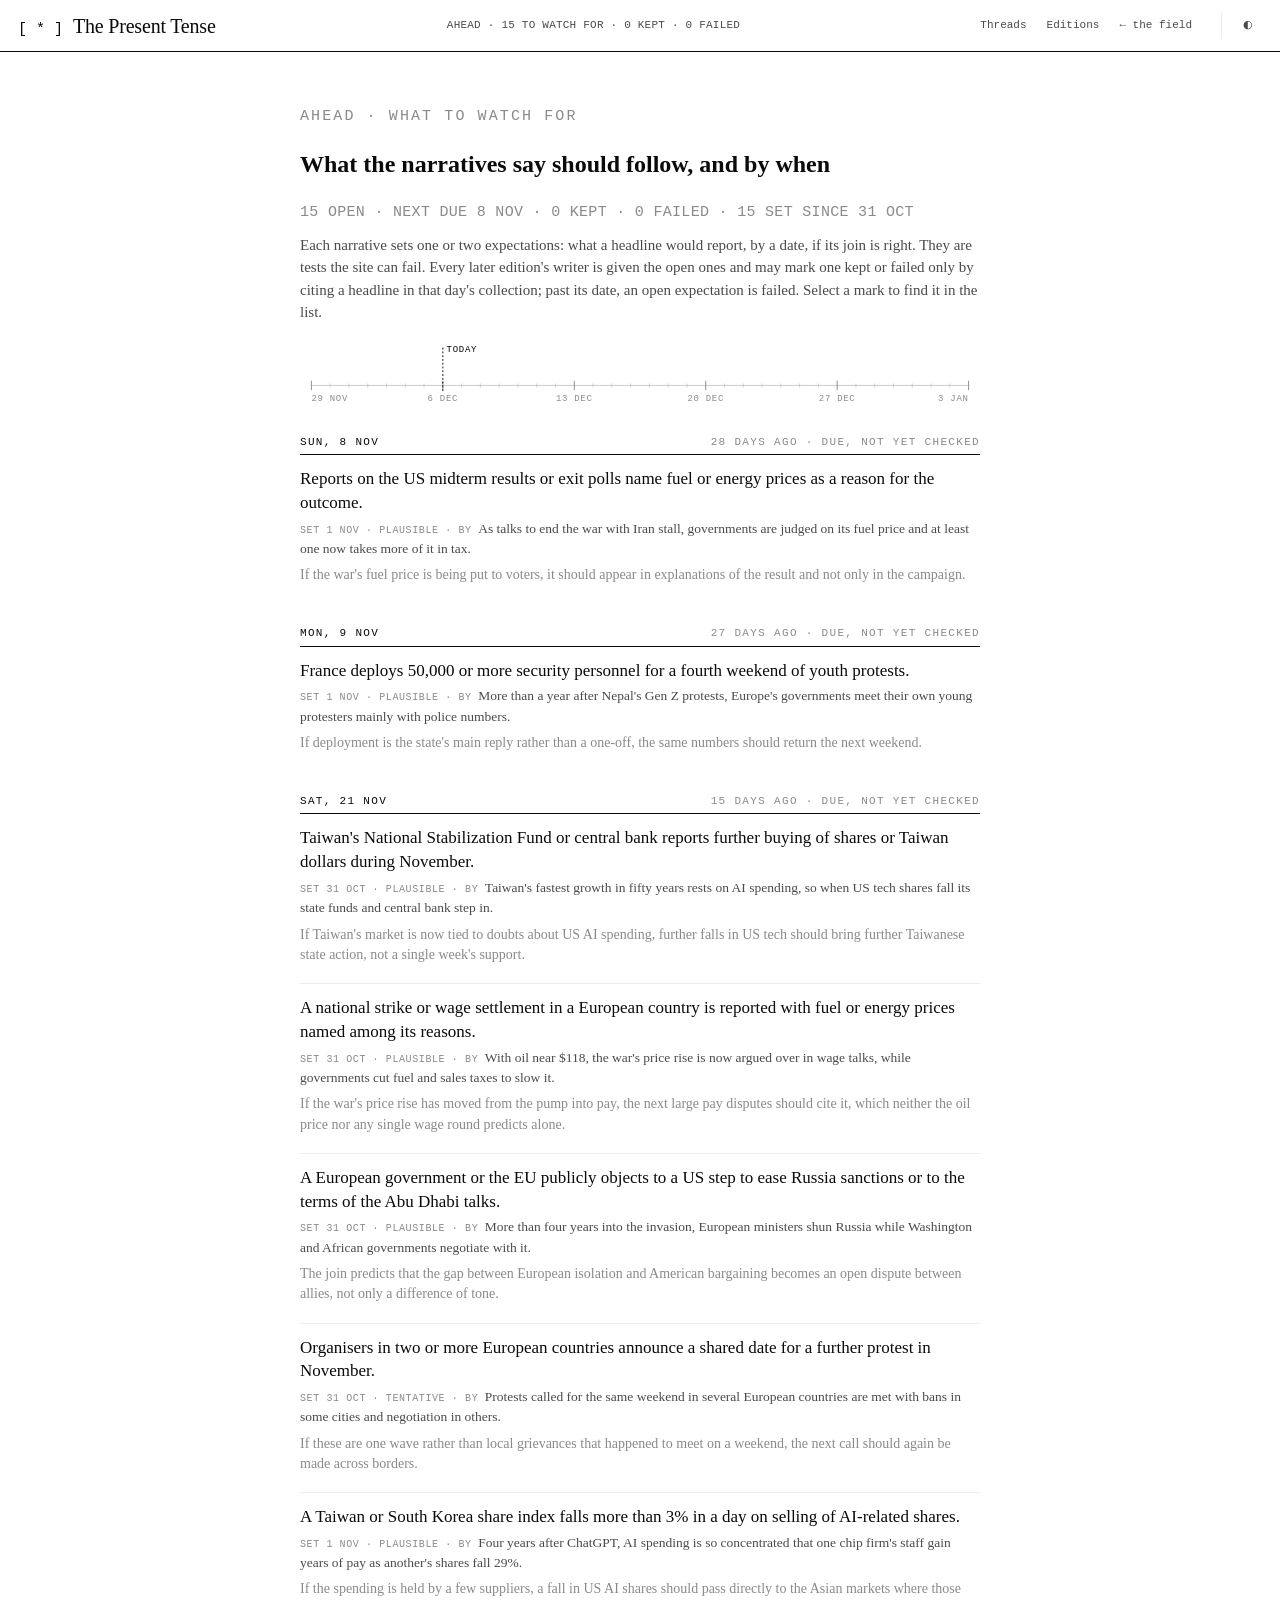
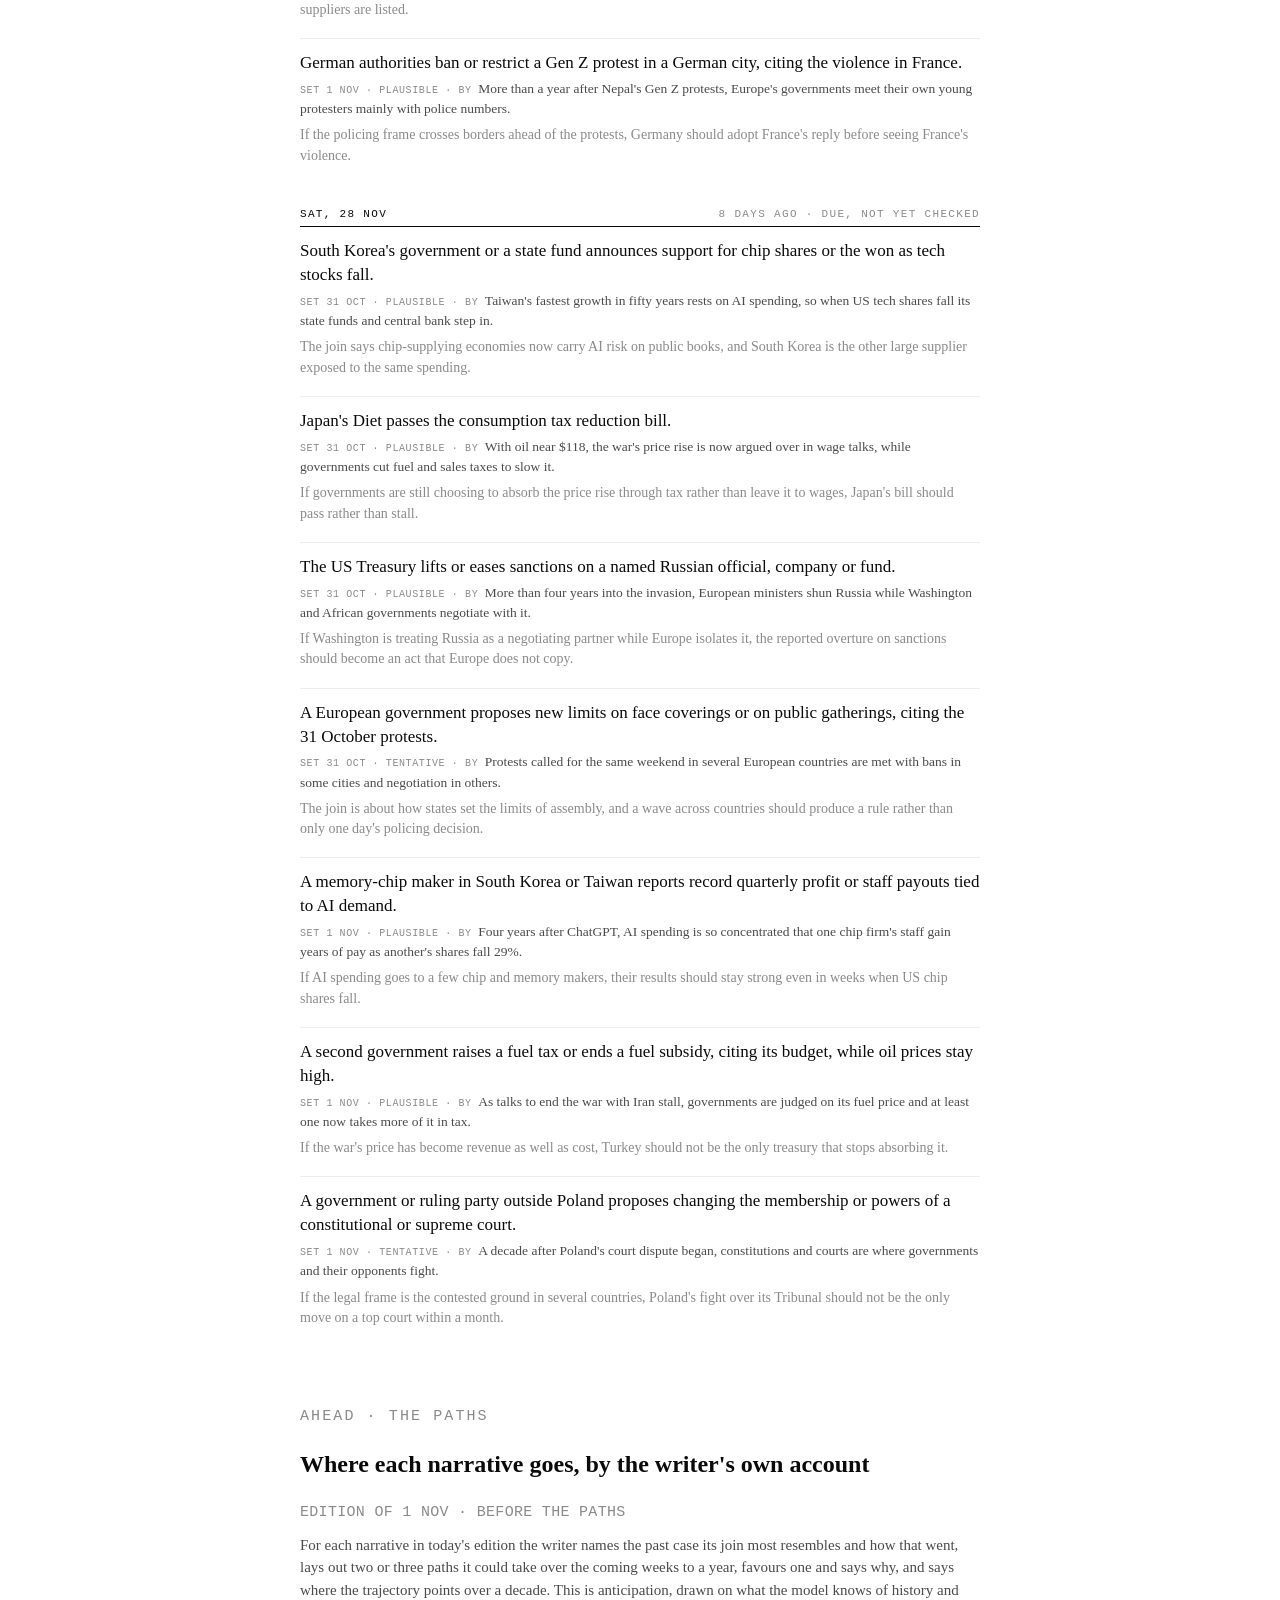
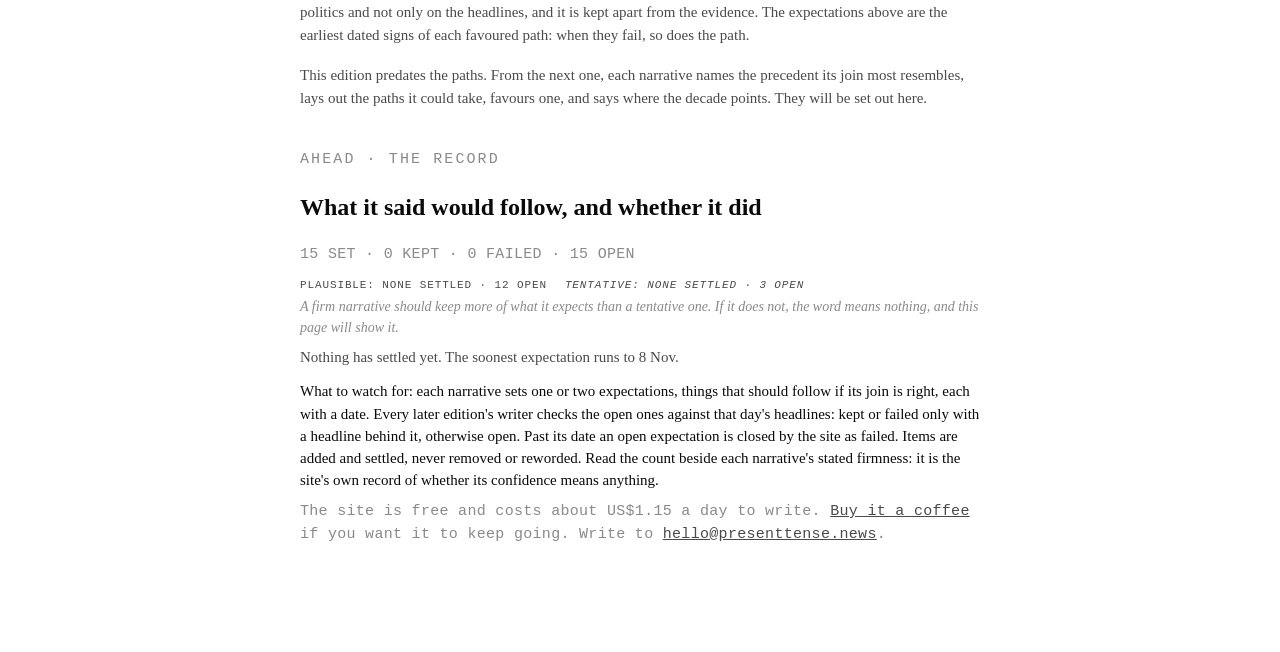
==== ahead.html @ dcf8904e "Ahead: each narrative now says where it goes, and the site gives it a place of its own The what-to-w" ====
<!doctype html>
<html lang="en">
<head>
<meta charset="utf-8">
<meta name="viewport" content="width=device-width, initial-scale=1, viewport-fit=cover">
<title>Ahead · The Present Tense</title>
<meta name="description" content="Where the narratives of The Present Tense say things go: what to watch for in the next four weeks, the paths each narrative could take and the one the writer favours, the precedent it most resembles, and the site's own record of what it said would follow and whether it did.">
<link rel="icon" href="favicon.svg" type="image/svg+xml">
<link rel="apple-touch-icon" href="icon-180.png">
<link rel="manifest" href="manifest.webmanifest">
<meta property="og:type" content="website">
<meta property="og:site_name" content="The Present Tense">
<meta property="og:title" content="Ahead · The Present Tense">
<meta property="og:description" content="What to watch for in the next four weeks, the paths each narrative could take, the precedent, and the site's record of what it said would follow.">
<meta property="og:image" content="https://presenttense.news/preview.png">
<meta name="twitter:card" content="summary_large_image">
<link rel="stylesheet" href="style.css">
</head>
<body class="scrolls">
<header class="mast" id="mast">
  <a class="mark" href="./" aria-label="The Present Tense, home">
    <span class="glyph" aria-hidden="true">[ * ]</span>
    <span class="name">The Present Tense</span>
  </a>
  <div class="edition mono" id="ahead-edition">AHEAD</div>
  <nav class="tools" aria-label="Views">
    <span class="group">
      <a class="tool" href="threads.html" data-tip="The narratives across days, drawn as threads, with the Chronicle beneath.">Threads</a>
      <a class="tool" href="./#view=editions" data-tip="Every day's narratives, kept. Step back to where we were.">Editions</a>
      <a class="tool" href="./" data-tip="Back to today's headlines and narratives.">← the field</a>
    </span>
    <span class="group settings"><button class="tool glyph-tool" id="night" aria-pressed="false" aria-label="Night" data-tip="White on black.">◐</button></span>
  </nav>
</header>

<div class="tip mono" id="tip" hidden role="tooltip"></div>
<main class="threads-page ahead-page">
  <section class="board prose" id="board" aria-label="What to watch for in the next four weeks">
    <div class="chronicle-head">
      <p class="sect">AHEAD · WHAT TO WATCH FOR</p>
      <h1>What the narratives say should follow, and by when</h1>
      <p class="chronicle-meta mono" id="board-meta"></p>
    </div>
    <p class="board-intro">Each narrative sets one or two expectations: what a headline would report, by a date, if its join is right. They are tests the site can fail. Every later edition's writer is given the open ones and may mark one kept or failed only by citing a headline in that day's collection; past its date, an open expectation is failed. Select a mark to find it in the list.</p>
    <div id="board-strip"></div>
    <div id="board-body"></div>
  </section>

  <section class="paths-page prose" id="paths" aria-label="The paths">
    <div class="chronicle-head">
      <p class="sect">AHEAD · THE PATHS</p>
      <h1>Where each narrative goes, by the writer's own account</h1>
      <p class="chronicle-meta mono" id="paths-meta"></p>
    </div>
    <p class="board-intro">For each narrative in today's edition the writer names the past case its join most resembles and how that went, lays out two or three paths it could take over the coming weeks to a year, favours one and says why, and says where the trajectory points over a decade. This is anticipation, drawn on what the model knows of history and politics and not only on the headlines, and it is kept apart from the evidence. The expectations above are the earliest dated signs of each favoured path: when they fail, so does the path.</p>
    <div id="paths-body"></div>
  </section>

  <section class="ledger prose" id="record" aria-label="The record of expectations">
    <div class="chronicle-head">
      <p class="sect">AHEAD · THE RECORD</p>
      <h1>What it said would follow, and whether it did</h1>
      <p class="chronicle-meta mono" id="record-meta"></p>
    </div>
    <div id="record-body"></div>
    <p class="support mono">The site is free and costs about US$1.15 a day to write. <a href="https://ko-fi.com/thepresenttense" target="_blank" rel="noopener">Buy it a coffee</a> if you want it to keep going. Write to <a href="mailto:hello@presenttense.news">hello@presenttense.news</a>.</p>
  </section>
</main>
<nav class="tabs mono" id="tabs" aria-label="Sections">
  <a class="tab" href="./#field=1"><span class="g" aria-hidden="true">⊙</span>Field</a>
  <a class="tab" href="./"><span class="g" aria-hidden="true">¶</span>Narratives</a>
  <a class="tab" aria-current="page"><span class="g" aria-hidden="true">→</span>Ahead</a>
  <a class="tab" href="threads.html"><span class="g" aria-hidden="true">≋</span>Threads</a>
  <a class="tab" href="./#view=more"><span class="g" aria-hidden="true">⋯</span>More</a>
</nav>
<script src="ahead.js"></script>
<!-- Visits are counted by GoatCounter: page views only, no cookies, no fingerprinting. -->
<script data-goatcounter="https://presenttense.goatcounter.com/count" async src="https://gc.zgo.at/count.js"></script>
</body>
</html>
---- style.css ----
:root {
  --bg: #ffffff;
  --ink: #0a0a0a;
  --ink-2: #4a4a4a;
  --ink-3: #8a8a8a;
  --ink-4: #c8c8c8;
  --ink-5: #ececec;
  --panel: #ffffff;
  --land-far: #c4c4c4;
  --land-near: #dedede;
  --serif: "Iowan Old Style", "Palatino Linotype", Palatino, Georgia, "Times New Roman", serif;
  --mono: ui-monospace, "SF Mono", Menlo, Consolas, "Liberation Mono", monospace;
  --sans: -apple-system, BlinkMacSystemFont, "Helvetica Neue", Arial, sans-serif;
  --mast-h: 52px;
  --strip-h: 150px;
  --drawer-w: 460px;
  --ease: cubic-bezier(.2,.7,.2,1);
}
:root[data-theme="night"] {
  --bg: #050505;
  --ink: #f2f2f2;
  --ink-2: #c0c0c0;
  --ink-3: #8c8c8c;
  --ink-4: #4a4a4a;
  --ink-5: #1c1c1c;
  --panel: #0a0a0a;
  --land-far: #4e4e4e;
  --land-near: #2a2a2a;
}

* { box-sizing: border-box; }
html, body { height: 100%; margin: 0; }
body {
  background: var(--bg);
  color: var(--ink);
  font-family: var(--serif);
  font-size: 16px;
  line-height: 1.4;
  overflow: hidden;
  -webkit-font-smoothing: antialiased;
}
.mono { font-family: var(--mono); font-size: 11px; letter-spacing: .02em; }
.small { font-size: 11px; color: var(--ink-3); }
button { font: inherit; color: inherit; background: none; border: 0; padding: 0; cursor: pointer; }
button:focus-visible, a:focus-visible, input:focus-visible { outline: 2px solid var(--ink); outline-offset: 2px; }
a { color: inherit; }
[hidden] { display: none !important; }
.skip { position: absolute; left: -999px; top: 8px; background: var(--bg); padding: 6px 10px; z-index: 100; }
.skip:focus { left: 8px; }

/* Masthead */
.mast {
  position: fixed; inset: 0 0 auto 0; height: var(--mast-h); z-index: 30;
  display: grid; grid-template-columns: auto 1fr auto; align-items: center; gap: 16px;
  padding: 0 18px; background: var(--bg); border-bottom: 1px solid var(--ink);
}
.mark { display: flex; align-items: baseline; gap: 10px; text-decoration: none; }
.mark .glyph { font-family: var(--mono); font-size: 15px; }
.mark .name { font-size: 20px; letter-spacing: -.01em; }
.edition { color: var(--ink-2); text-align: center; white-space: nowrap; overflow: hidden; text-overflow: ellipsis; }
.tools { display: flex; gap: 2px; align-items: center; }
.tools .group { display: inline-flex; gap: 2px; }
.tools .group + .group { margin-left: 14px; }
.tools .group.settings { margin-left: 18px; padding-left: 12px; border-left: 1px solid var(--ink-5); }
.glyph-tool { font-size: 13px; padding: 4px 7px; }
/* a plain sentence under a header item, on hover or focus */
.tip { position: fixed; top: calc(var(--mast-h) + 6px); z-index: 60; max-width: 300px; background: var(--ink); color: var(--bg); padding: 7px 10px; font-size: 11px; line-height: 1.45; letter-spacing: .01em; pointer-events: none; }
.tip::before { content: ""; position: absolute; top: -5px; left: var(--tip-x, 20px); border: 5px solid transparent; border-top: 0; border-bottom-color: var(--ink); }
/* the first visit: one line under the masthead, dismissed once */
.first { position: fixed; left: 0; right: 0; top: var(--mast-h); z-index: 29; display: flex; gap: 18px; align-items: baseline; justify-content: space-between; padding: 10px 18px; background: var(--bg); border-bottom: 1px solid var(--ink); color: var(--ink); font-size: 12px; line-height: 1.5; }
.first-close { white-space: nowrap; }
.tool { font-family: var(--mono); font-size: 11px; padding: 6px 9px; border-radius: 2px; color: var(--ink-2); }
.tool { display: inline-flex; align-items: center; }
.tool .short { display: inline; order: -1; margin-right: 5px; color: var(--ink-3); font-size: 12px; letter-spacing: 0; }
.tool:hover .short, .tool[aria-pressed="true"] .short { color: inherit; }
.tool:hover { color: var(--ink); }
.tool[aria-pressed="true"] { color: var(--bg); background: var(--ink); }

/* Field */
.field {
  position: fixed; inset: var(--mast-h) 0 0 0; overflow: hidden; cursor: grab;
  touch-action: none; user-select: none; -webkit-user-select: none;
}
.field.dragging { cursor: grabbing; }
#ground { position: absolute; inset: 0; width: 100%; height: 100%; }
.world, .labels { position: absolute; left: 0; top: 0; width: 0; height: 0; }
.labels { pointer-events: none; }

.bead {
  position: absolute; left: 0; top: 0; width: 220px;
  padding: 6px 8px; text-align: left; line-height: 1.22;
  font-size: 15px; color: var(--ink);
  transform-origin: 0 0; will-change: transform;
  transition: opacity .35s var(--ease);
}
.bead .t { display: block; }
.bead .m { display: block; font-family: var(--mono); font-size: 9.5px; color: var(--ink-3); margin-top: 3px; letter-spacing: .02em; }
.bead .alt { display: none; font-size: 12px; font-style: italic; color: var(--ink-2); margin-top: 3px; }
.bead .dot { display: none; width: 6px; height: 6px; border-radius: 50%; background: var(--ink); margin: 1px; }
.bead:hover { z-index: 5; }
.bead:hover .alt { display: block; }
.bead.lit { z-index: 6; width: 200px; background: var(--bg); box-shadow: 0 0 0 3px var(--bg); font-size: 14px; }
.bead.lit .t { text-decoration: underline; text-decoration-thickness: 1px; text-underline-offset: 3px; }
.bead.lit .m { font-size: 9px; }
.bead.lit.quiet { width: auto; padding: 0; background: none; box-shadow: none; }
.bead.lit.quiet .t, .bead.lit.quiet .m, .bead.lit.quiet .alt { display: none; }
.bead.lit.quiet .dot { display: block; }
.bead.ghost { color: var(--ink-3); font-style: italic; }
.bead.ghost .t::before { content: "† "; font-style: normal; }
.world.tide .bead.arrived .m::before { content: "+ "; color: var(--ink); }
.bead.focus { z-index: 7; }
.bead.held .m::before { content: "held · "; color: var(--ink-3); }

/* zoom levels: atlas and region show dots; near and close show cards */
.world.atlas .bead:not(.lit), .world.region .bead:not(.lit) { width: 14px; height: 14px; padding: 0; }
.world.atlas .bead:not(.lit) .t, .world.atlas .bead:not(.lit) .m, .world.atlas .bead:not(.lit) .alt,
.world.region .bead:not(.lit) .t, .world.region .bead:not(.lit) .m, .world.region .bead:not(.lit) .alt { display: none; }
.world.atlas .bead:not(.lit) .dot, .world.region .bead:not(.lit) .dot { display: block; }
.world.atlas .bead:not(.lit) .dot { width: 3.5px; height: 3.5px; margin: 5.25px; }
.world.region .bead:not(.lit) .dot { width: 5px; height: 5px; margin: 4.5px; }
.world.atlas .bead:not(.lit):hover .t, .world.region .bead:not(.lit):hover .t, .world.atlas .bead:not(.lit):focus-visible .t, .world.region .bead:not(.lit):focus-visible .t {
  display: block; position: absolute; left: 14px; top: -3px; width: 230px; font-size: 13px; line-height: 1.2;
  background: var(--bg); box-shadow: 0 0 0 3px var(--bg); z-index: 9;
}
.world.atlas .bead:not(.lit):hover .m, .world.region .bead:not(.lit):hover .m { display: block; position: absolute; left: 14px; top: 100%; }
.world.time .bead:not(.lit) { width: 14px; height: 14px; padding: 0; }
.world.time .bead:not(.lit) .t, .world.time .bead:not(.lit) .m, .world.time .bead:not(.lit) .alt { display: none; }
.world.time .bead:not(.lit) .dot { display: block; width: 3px; height: 3px; margin: 5.5px; }
.world.near .bead:not(.lit) { width: 220px; }
.world.close .bead:not(.lit) { width: 300px; font-size: 18px; }
.world.near .bead:not(.lit) .t, .world.close .bead:not(.lit) .t { animation: appear .3s var(--ease); }
@keyframes appear { from { opacity: 0; } to { opacity: 1; } }

.world.reading .bead:not(.lit):not(.ghost) { opacity: .38; }
.world.reading.near .bead:not(.lit):not(.ghost), .world.reading.close .bead:not(.lit):not(.ghost) { opacity: .6; }
.world.reading.near .bead:not(.lit):not(.ghost):hover, .world.reading.close .bead:not(.lit):not(.ghost):hover { opacity: 1; }
.world.reading.focusing .bead.lit:not(.focus) { opacity: .4; }
.world.reading .bead.ghost { opacity: .15; }
.world.tide .bead.lit { }

/* moments: the library's history at its places, shown when the field is zoomed out past the world (and, when lit by a narrative, at the world too) */
.moment { position: absolute; left: 0; top: 0; display: none; align-items: baseline; gap: 5px; padding: 0; background: none; color: var(--ink-2); font-family: var(--mono); font-size: 10px; letter-spacing: .06em; white-space: nowrap; cursor: pointer; z-index: 4; opacity: calc(.3 + .45 * var(--time, 0)); }
.moment.on { display: inline-flex; }
.moment .mk { width: 5px; height: 5px; background: var(--ink-2); transform: rotate(45deg); flex: none; }
.moment .y { color: var(--ink); }
.moment .p { color: var(--ink-3); }
.moment.quiet .y, .moment.quiet .p { display: none; }
.moment:hover, .moment.focus { z-index: 8; opacity: 1; color: var(--ink); }
.moment:hover .p, .moment.focus .p, .moment.lit .p { color: var(--ink-2); }
.moment.lit { opacity: 1; z-index: 6; }
.moment.lit .mk { background: var(--ink); width: 7px; height: 7px; }
.moment.lit .y { font-weight: 700; }
.moment.lit.quiet .y { display: inline; }
.world.time .bead:not(.lit) { opacity: calc(1 - .8 * var(--time, 0)) !important; }
.world.time .bead.lit { opacity: calc(1 - .35 * var(--time, 0)); }
.field.time .label { opacity: .3; }
.ruler-mark { background: none; border: 0; padding: 0; cursor: pointer; }
.label {
  position: absolute; left: 0; top: 0; transform-origin: 0 0; white-space: nowrap;
  font-family: var(--mono); font-size: 10px; letter-spacing: .14em; color: var(--ink-2); text-transform: uppercase;
}
.label b { font-weight: 400; color: var(--ink-3); margin-left: 6px; letter-spacing: 0; }
.label.silent { color: var(--ink-3); }
.label.silent::before { content: "○ "; }
.label.new-voice::before { content: "+ "; }
.world.near .label, .world.close .label { font-size: 12px; letter-spacing: .18em; color: var(--ink); }
.world.near .label b, .world.close .label b { color: var(--ink-3); }
.world.near .label b::before, .world.close .label b::before { content: "· "; }

.zoom { position: absolute; right: 16px; bottom: calc(var(--strip-h) + 16px); display: flex; flex-direction: column; align-items: flex-end; gap: 2px; z-index: 12; }  /* above lit and focused beads (6, 7) and the open bead (9) */
.zoom button { width: 30px; height: 30px; border: 1px solid var(--ink); background: var(--bg); font-size: 15px; line-height: 1; }
.zoom button:hover { background: var(--ink); color: var(--bg); }
.zoom button:disabled { color: var(--ink-4); border-color: var(--ink-4); cursor: default; }
.zoom button:disabled:hover { background: var(--bg); }
.zoom-level { font-size: 9px; letter-spacing: .16em; color: var(--ink-3); margin-bottom: 4px; }
#zoom-world { font-size: 12px; margin-top: 4px; }
/* the walk: one step at a time through a narrative, the field moving with it */
.walk { position: absolute; left: 18px; bottom: calc(var(--strip-h) + 16px); width: 440px; max-width: calc(100% - 36px); z-index: 16; background: var(--bg); border: 1px solid var(--ink); padding: 10px 14px 12px; box-shadow: 0 0 0 4px var(--bg); }
.walk-top { display: flex; justify-content: space-between; align-items: baseline; gap: 12px; color: var(--ink-3); }
.walk-ctl { display: inline-flex; gap: 12px; }
.walk-ctl .text[aria-pressed="true"] { color: var(--ink); }
.walk-h { font-family: var(--serif); font-size: 19px; line-height: 1.2; letter-spacing: -.01em; margin: 6px 0 4px; }
.walk-t { font-family: var(--serif); font-size: 14px; line-height: 1.4; margin: 0; color: var(--ink-2); max-height: 7.2em; overflow: hidden; }
.walk-srcs { margin-top: 8px; display: flex; flex-direction: column; gap: 4px; }
.walk-srcs .source { font-size: 12.5px; }
body.walking .hint, body.walking .zoom { display: none; }
@media (max-width: 760px) {
  .walk { left: 12px; right: 12px; width: auto; max-width: none; bottom: calc(var(--tabs-h) + 12px); }
  body.walking .field-back, body.walking .sheet { display: none !important; }
  .walk-t { font-size: 14.5px; max-height: 8.6em; }
}
.walk-btn { display: inline-block; margin: 0 0 14px; font-family: var(--mono); font-size: 11px; letter-spacing: .06em; }
.hint { position: absolute; left: 18px; bottom: calc(var(--strip-h) + 14px); color: var(--ink-3); margin: 0; z-index: 11; pointer-events: none; }

/* Narratives: the strip along the bottom */
.narratives {
  position: fixed; left: 0; right: 0; bottom: 0; z-index: 20; background: var(--bg); border-top: 1px solid var(--ink);
  padding: 8px 16px 12px; transition: right .5s var(--ease);
}
body.drawer-open .narratives { right: var(--drawer-w); }
/* Where we are: the Chronicle's standing paragraph, lifted to the top of the paper. Collapsed to two lines until opened. */
.standing { border-bottom: 1px solid var(--ink-5); margin: 0 0 8px; padding: 0 0 8px; }
.standing-head { display: flex; justify-content: space-between; align-items: baseline; gap: 12px; color: var(--ink-3); margin-bottom: 3px; }
.standing-actions { display: inline-flex; gap: 14px; white-space: nowrap; flex: none; }
.standing-text { font-family: var(--serif); font-size: 14px; line-height: 1.4; margin: 0; color: var(--ink); display: -webkit-box; -webkit-line-clamp: 2; -webkit-box-orient: vertical; overflow: hidden; }
.standing.open .standing-text { display: block; -webkit-line-clamp: none; overflow: visible; }
.standing-open { margin-top: 8px; display: flex; flex-direction: column; gap: 8px; }
.standing-threads { display: flex; flex-wrap: wrap; gap: 6px 8px; color: var(--ink-3); }
.standing-threads .chip { border: 1px solid var(--ink-4); padding: 2px 7px; font-size: 10px; letter-spacing: .06em; color: var(--ink-2); background: none; cursor: pointer; }
.standing-threads .chip:hover { border-color: var(--ink); color: var(--ink); }
.standing-threads a.chip { text-decoration: none; }
.standing-threads .chip.silent { color: var(--ink-3); border-style: dashed; }
.standing-record .sect { margin: 0 0 2px; }
.standing-record .rec { display: grid; grid-template-columns: 56px 1fr; gap: 10px; font-family: var(--serif); font-size: 13.5px; line-height: 1.4; margin: 0 0 3px; }
.standing-record .rec .d { font-family: var(--mono); font-size: 10px; letter-spacing: .08em; color: var(--ink-3); padding-top: 3px; }
.narratives-head { display: flex; justify-content: space-between; align-items: baseline; gap: 12px; color: var(--ink-2); margin-bottom: 8px; }
.narratives-actions { display: inline-flex; gap: 14px; align-items: baseline; }
.narratives-hint { color: var(--ink-3); }
.narratives-when { display: inline-flex; gap: 14px; align-items: baseline; flex-wrap: wrap; }
.editions-nav { display: inline-flex; gap: 10px; }
.editions-nav .text { color: var(--ink-3); }
.editions-nav .text:hover:not(:disabled) { color: var(--ink); }
.editions-nav .text:disabled { color: var(--ink-4); cursor: default; text-decoration: none; }
.narratives.past { background: var(--ink-5); }
.narratives.past #narratives-count { color: var(--ink); }
.since { margin: 0 0 16px; padding: 10px 12px; border-left: 2px solid var(--ink); }
.since .sect { margin: 0 0 4px; }
.since-text { font-size: 14px; line-height: 1.45; color: var(--ink-2); margin: 0 0 6px; }
.since-link { display: block; text-align: left; font-family: var(--mono); font-size: 11px; color: var(--ink-2); line-height: 1.5; padding: 2px 0; }
.since-link .q { font-family: var(--serif); font-size: 13px; color: var(--ink); }
.since-link:hover .q { text-decoration: underline; }
.editions-intro { font-size: 14px; color: var(--ink-2); line-height: 1.45; margin: 0 0 18px; }
.edition-group { margin: 0 0 22px; }
.edition-group h4 { font-weight: 400; font-size: 10px; letter-spacing: .12em; color: var(--ink-3); margin: 0 0 6px; }
.edition-group h4 .when { color: var(--ink); }
.edition-group h4 .now { color: var(--ink); }
.edition-group.current h4 .when { text-decoration: underline; text-underline-offset: 3px; }
.edition-list { list-style: none; margin: 0; padding: 0; }
.edition-narrative { display: block; width: 100%; text-align: left; padding: 6px 8px; border-left: 1px solid var(--ink-4); margin: 0 0 4px; }
.edition-narrative:hover, .edition-narrative.open { border-left-color: var(--ink); background: var(--ink-5); }
.edition-narrative .k { display: block; font-family: var(--mono); font-size: 9.5px; letter-spacing: .08em; color: var(--ink-3); margin-bottom: 2px; }
.edition-narrative .n { display: block; font-size: 14px; line-height: 1.3; }
/* lineage page */
.page { max-width: 660px; margin: 0 auto; padding: 96px 18px 96px; }
.page h1 { font-size: 34px; font-weight: 400; letter-spacing: -.015em; line-height: 1.1; margin: 0 0 6px; }
.page .standfirst { font-size: 18px; color: var(--ink-2); line-height: 1.4; margin: 0 0 32px; }
.page h2 { font-size: 20px; font-weight: 400; margin: 34px 0 8px; }
.page p { font-size: 16px; line-height: 1.55; margin: 0 0 14px; }
.page .back { font-family: var(--mono); font-size: 11px; color: var(--ink-2); }
.support, .page .support, .chronicle .support { font-size: 11px; color: var(--ink-3); margin: 28px 0 8px; }
.support a { color: var(--ink-2); }
.page .note { font-size: 13px; color: var(--ink-3); line-height: 1.45; border-top: 1px solid var(--ink-4); padding-top: 14px; margin-top: 36px; }
a.tool { text-decoration: none; display: inline-flex; align-items: center; }
.narratives-strip {
  display: grid; grid-auto-flow: column; grid-auto-columns: minmax(200px, 1fr); gap: 10px;
  overflow-x: auto; overscroll-behavior-x: contain; scroll-snap-type: x proximity; scrollbar-width: thin; padding-bottom: 2px;
}
.narrative {
  display: flex; flex-direction: column; gap: 7px; text-align: left; min-width: 0; padding: 10px 12px 9px;
  border: 1px solid var(--ink-4); background: var(--bg); color: var(--ink); scroll-snap-align: start;
  transition: border-color .2s var(--ease);
}
.narrative:hover { border-color: var(--ink); }
.narrative:focus-visible { outline: 2px solid var(--ink); outline-offset: 2px; }
.narrative[aria-pressed="true"] { border-color: var(--ink); box-shadow: inset 0 0 0 1px var(--ink); }
.narrative .k { font-family: var(--mono); font-size: 10px; letter-spacing: .1em; color: var(--ink-3); }
.narrative .n { font-family: var(--serif); font-size: 15px; line-height: 1.3; letter-spacing: -.005em; }
.narrative .m { font-family: var(--mono); font-size: 10px; color: var(--ink-3); margin-top: auto; }
body.drawer-open .narrative[aria-pressed="true"] .m::after { content: " · open"; color: var(--ink); }
body.drawer-open .narratives-hint { display: none; }
.text { font-family: var(--mono); font-size: 11px; color: var(--ink); text-decoration: underline; text-underline-offset: 3px; }
.text:hover { text-decoration-thickness: 2px; }
.reading-nav { display: inline-flex; gap: 14px; }

/* Drawer and panels */
.drawer, .panel {
  position: fixed; top: var(--mast-h); right: 0; bottom: 0; width: var(--drawer-w); z-index: 25;
  background: var(--panel); border-left: 1px solid var(--ink); display: flex; flex-direction: column;
  animation: slide .4s var(--ease);
}
@keyframes slide { from { transform: translateX(24px); } to { transform: none; } }
.panel { width: min(520px, 100vw); }
.drawer-top, .panel-top { display: flex; justify-content: space-between; align-items: center; padding: 10px 16px; border-bottom: 1px solid var(--ink-5); color: var(--ink-2); }
.close { font-size: 20px; line-height: 1; color: var(--ink-2); padding: 0 4px; }
.close:hover { color: var(--ink); }
.drawer-body, .panel-body { overflow-y: auto; padding: 18px 20px 60px; overscroll-behavior: contain; }

.reading-kicker { font-family: var(--mono); font-size: 11px; color: var(--ink-3); letter-spacing: .08em; }
.reading-line { font-size: 26px; line-height: 1.15; letter-spacing: -.015em; margin: 6px 0 12px; }
.reading-claim { font-size: 15px; color: var(--ink-2); line-height: 1.45; margin: 0 0 18px; }
.events { margin: 0 0 14px; }
.events .sect { margin: 0 0 4px; }
.events-list { list-style: none; margin: 0; padding: 0; display: flex; flex-wrap: wrap; gap: 6px; }
.event-btn { font-family: var(--mono); font-size: 11px; letter-spacing: .02em; color: var(--ink-2); background: none; border: 1px solid var(--line); border-radius: 2px; padding: 4px 8px; cursor: pointer; display: inline-flex; gap: 8px; align-items: baseline; text-align: left; }
.event-btn .c { color: var(--ink-3); font-size: 10px; }
.event-btn:hover, .event-btn[aria-pressed="true"] { border-color: var(--ink); color: var(--ink); }
.event-btn[aria-pressed="true"] { background: var(--ink); color: var(--paper); }
.event-btn[aria-pressed="true"] .c { color: var(--paper); opacity: .7; }
.rungs { list-style: none; margin: 0; padding: 0; border-top: 1px solid var(--ink); }
.rung { border-bottom: 1px solid var(--ink-5); }
.rung-btn { display: grid; grid-template-columns: 22px 1fr auto; gap: 10px; width: 100%; text-align: left; padding: 12px 0; align-items: baseline; }
.rung-btn .k { font-family: var(--mono); font-size: 12px; color: var(--ink-2); }
.rung-btn .l { font-size: 17px; line-height: 1.2; }
.rung-btn .kind { font-family: var(--mono); font-size: 9.5px; letter-spacing: .1em; color: var(--ink-3); text-transform: uppercase; }
.rung.observation .k::before { content: "●"; }
.rung.interpretation .k::before { content: "◐"; }
.rung.break .k::before { content: "○"; }
.rung.break { border-top: 1px solid var(--ink); margin-top: 8px; }
.rung.break .rung-btn .l { font-style: italic; }
.rung.open .rung-btn .l { text-decoration: underline; text-underline-offset: 4px; text-decoration-thickness: 1px; }
.frags { list-style: none; margin: 0 0 8px 32px; padding: 0; }
.frag-btn { display: flex; gap: 8px; width: 100%; text-align: left; padding: 7px 0; font-size: 15px; line-height: 1.25; align-items: baseline; }
.frag-btn .s { font-family: var(--mono); font-size: 11px; color: var(--ink-3); width: 10px; }
.frag.open .frag-btn { font-weight: 600; }
.frag-body { padding: 2px 0 14px 18px; }
.frag-text { margin: 0 0 12px; font-size: 15px; line-height: 1.45; }
.src-wrap { position: relative; }
.src-wrap > .text { position: absolute; right: 0; top: 8px; font-size: 10px; color: var(--ink-3); margin: 0 !important; }
.src-wrap > .text:hover { color: var(--ink); }
.src { display: block; text-decoration: none; padding: 7px 70px 7px 0; border-top: 1px solid var(--ink-5); }
.src:hover .h { text-decoration: underline; text-underline-offset: 3px; }
.src .w { font-family: var(--mono); font-size: 10px; color: var(--ink-3); letter-spacing: .04em; }
.src .h { display: block; font-size: 14px; line-height: 1.25; margin: 2px 0; }
.src .o { display: block; font-size: 12px; font-style: italic; color: var(--ink-2); }
.ref { display: block; padding: 8px 0; border-top: 1px solid var(--ink-5); text-decoration: none; }
.ref .w { font-family: var(--mono); font-size: 10px; color: var(--ink-3); letter-spacing: .06em; }
.ref .h { display: block; font-size: 14px; }
.ref .h:hover { text-decoration: underline; }
.ref .q { display: block; font-size: 12.5px; color: var(--ink-2); line-height: 1.35; margin-top: 2px; }
.sect { font-family: var(--mono); font-size: 9.5px; letter-spacing: .14em; color: var(--ink-3); margin: 12px 0 2px; }
/* How we got here */
.horizons { margin-top: 26px; }
.horizons .sect { margin: 0 0 2px; }
.horizons-intro { font-size: 13px; color: var(--ink-3); margin: 0 0 14px; font-style: italic; }
.ruler { position: relative; height: 46px; margin: 4px 6px 18px; }
.ruler-line { position: absolute; left: 0; right: 0; top: 22px; border-top: 1px solid var(--ink); }
.ruler-tick { position: absolute; top: 28px; transform: translateX(-50%); font-family: var(--mono); font-size: 9px; letter-spacing: .08em; color: var(--ink-3); }
.ruler-tick::before { content: ""; position: absolute; left: 50%; top: -7px; height: 5px; border-left: 1px solid var(--ink-3); }
.ruler-mark { position: absolute; top: 2px; transform: translateX(-50%); font-family: var(--mono); font-size: 15px; line-height: 1; color: var(--ink); text-decoration: none; }
.ruler-mark.stack { top: -9px; }
.ruler-mark.before { color: var(--ink-3); }
.ruler-mark:hover { transform: translateX(-50%) scale(1.5); }
.horizon { border-top: 1px solid var(--ink-5); padding: 12px 0 6px; }
.horizon-head { display: flex; justify-content: space-between; align-items: baseline; gap: 10px; }
.horizon-head .hl { font-size: 17px; }
.horizon-head .hy { font-family: var(--mono); font-size: 10px; color: var(--ink-3); letter-spacing: .06em; white-space: nowrap; }
.horizon-lens { font-family: var(--mono); font-size: 9.5px; letter-spacing: .14em; color: var(--ink-3); margin: 2px 0 8px; }
.horizon-text { font-size: 14.5px; line-height: 1.5; margin: 0 0 8px; }
.horizon-toggle { font-size: 10.5px; color: var(--ink-2); margin-bottom: 6px; }
.horizon-refs { display: none; margin: 2px 0 8px; }
.horizon-refs.open { display: block; }

.reading-foot { display: flex; justify-content: space-between; margin-top: 22px; padding-top: 12px; border-top: 1px solid var(--ink); }
.reading-foot .cites { font-family: var(--mono); font-size: 10.5px; color: var(--ink-3); }

/* Tide */
.tide-counts { display: grid; grid-template-columns: repeat(3, 1fr); gap: 8px; margin: 4px 0 16px; }
.tide-counts div { border: 1px solid var(--ink); padding: 10px; }
.tide-counts .n { font-size: 28px; line-height: 1; letter-spacing: -.02em; }
.tide-counts .w { font-family: var(--mono); font-size: 10px; color: var(--ink-3); letter-spacing: .08em; margin-top: 6px; }
.tide-list { list-style: none; margin: 0 0 14px; padding: 0; }
.tide-list li { padding: 6px 0; border-top: 1px solid var(--ink-5); font-size: 14px; line-height: 1.25; }
.tide-list li a { text-decoration: none; }
.tide-list li a:hover { text-decoration: underline; }
.tide-list .w { font-family: var(--mono); font-size: 10px; color: var(--ink-3); display: block; }
.tide-list li.ghost { color: var(--ink-2); font-style: italic; }
.toggle { display: inline-flex; align-items: center; gap: 8px; font-family: var(--mono); font-size: 11px; margin: 4px 0 14px; }
.toggle input { accent-color: var(--ink); }
.silent-list { font-family: var(--mono); font-size: 11px; line-height: 1.8; color: var(--ink-2); }

/* Index */
.index-controls { margin-bottom: 12px; }
#search { width: 100%; font: 15px var(--serif); padding: 8px 0; border: 0; border-bottom: 1px solid var(--ink); background: none; color: var(--ink); }
.chips { display: flex; flex-wrap: wrap; gap: 4px; margin-top: 10px; }
.chip { font-family: var(--mono); font-size: 10.5px; padding: 4px 8px; border: 1px solid var(--ink-4); border-radius: 2px; color: var(--ink-2); }
.chip[aria-pressed="true"] { background: var(--ink); color: var(--bg); border-color: var(--ink); }
.index-list { list-style: none; margin: 0; padding: 0; }
.index-list li { border-top: 1px solid var(--ink-5); padding: 8px 0; }
.index-list .w { font-family: var(--mono); font-size: 10px; color: var(--ink-3); letter-spacing: .04em; }
.index-list .h { display: block; font-size: 15px; line-height: 1.25; text-decoration: none; margin-top: 2px; }
.index-list .h:hover { text-decoration: underline; text-underline-offset: 3px; }
.index-list .o { font-size: 12px; font-style: italic; color: var(--ink-2); }
.index-list .here, .tide-list .here { font-family: var(--mono); font-size: 10px; color: var(--ink-2); text-decoration: underline; margin-left: 8px; white-space: nowrap; }

/* About */
.prose h2 { font-size: 24px; line-height: 1.15; letter-spacing: -.015em; margin: 0 0 12px; }
.prose h3 { font-family: var(--mono); font-size: 10.5px; letter-spacing: .14em; text-transform: uppercase; color: var(--ink-3); margin: 20px 0 4px; font-weight: 400; }
.prose p { margin: 0 0 10px; font-size: 15px; line-height: 1.48; }
/* a section named in the prose: its glyph, its name, and the thing itself */
.tool-ref { display: inline; font-family: var(--mono); font-size: 11px; letter-spacing: .08em; text-transform: uppercase; color: var(--ink); text-decoration: none; border-bottom: 1px solid var(--ink-4); padding: 0 1px; white-space: nowrap; vertical-align: 1px; }
.tool-ref .g { margin-right: 4px; letter-spacing: 0; }
.tool-ref:hover, .tool-ref:focus-visible { border-bottom-color: var(--ink); }
.tool-ref.static { border-bottom: 0; color: var(--ink-2); }

/* Card */
.card {
  position: fixed; z-index: 40; width: min(380px, calc(100vw - 24px)); background: var(--bg); border: 1px solid var(--ink);
  padding: 12px 14px 14px; box-shadow: 0 0 0 6px var(--bg);
}
.card .w { font-family: var(--mono); font-size: 10px; color: var(--ink-3); letter-spacing: .04em; display: flex; justify-content: space-between; }
.card .h { font-size: 19px; line-height: 1.2; margin: 6px 0 4px; letter-spacing: -.01em; }
.card .o { font-size: 13px; font-style: italic; color: var(--ink-2); margin: 0 0 8px; }
.card .t { font-family: var(--mono); font-size: 10px; color: var(--ink-3); }
.card .go { display: inline-block; margin: 10px 0 0; font-family: var(--mono); font-size: 11.5px; text-decoration: underline; text-underline-offset: 3px; }
.card .in { margin-top: 10px; padding-top: 8px; border-top: 1px solid var(--ink-5); }
.card .in button { display: block; text-align: left; font-size: 13px; line-height: 1.3; padding: 3px 0; text-decoration: underline; text-underline-offset: 3px; }
.card .in .w { margin-bottom: 2px; }
.card .close { position: absolute; right: 8px; top: 6px; }

.scrim { position: fixed; inset: 0; z-index: 24; background: transparent; }
.toast { position: fixed; left: 50%; top: calc(var(--mast-h) + 12px); transform: translateX(-50%); background: var(--ink); color: var(--bg); padding: 6px 10px; z-index: 50; }

/* Night: invert images of nothing, just the vars; keep ground dots visible */
@media (prefers-reduced-motion: reduce) { .drawer, .panel { animation: none; } }

/* The phone's furniture: hidden on larger screens */
.tabs, .field-cover, .field-back, .sheet { display: none; }
.more-body { padding-top: 6px; }
.more-item { display: block; width: 100%; text-align: left; padding: 14px 0; border-bottom: 1px solid var(--ink-5); text-decoration: none; }
.more-item .w { display: block; font-family: var(--mono); font-size: 11px; letter-spacing: .14em; color: var(--ink); }
.more-item .d { display: block; font-size: 14px; color: var(--ink-2); margin-top: 2px; }
.more-item[aria-pressed="true"] .w::after { content: " · on"; color: var(--ink-3); letter-spacing: 0; }

/* Phone: the paper first, the field second. The narratives fill the screen as a list; the field is a band above them that
   opens to full height on a tap; a tab bar sits under the thumb; the drawer is a full-screen reader. */
@media (max-width: 760px) {
  :root { --mast-h: 48px; --drawer-w: 100%; --tabs-h: calc(50px + env(safe-area-inset-bottom, 0px)); --band-h: 34dvh; }
  .mast { gap: 8px; padding: 0 12px; grid-template-columns: auto 1fr; }
  .mark .name { font-size: 17px; }
  .edition { display: none; }
  .tools { display: none; }
  .first { flex-direction: column; gap: 6px; font-size: 13px; padding: 10px 14px; }
  .tip { display: none !important; }
  .skip { display: none; }
  .field { bottom: var(--tabs-h); }
  .bead.lit { width: 150px; font-size: 12px; }
  .bead.lit .m { display: none; }
  .hint { display: none; }
  .zoom { right: 10px; }
  .zoom button { width: 36px; height: 36px; }
  body:not(.field-open) .zoom, body:not(.field-open) .hint { display: none; }
  .field-cover { display: flex; position: absolute; inset: 0 0 var(--strip-h) 0; z-index: 14; align-items: flex-end; justify-content: flex-end; padding: 0 12px 8px; background: none; color: var(--ink-2); }
  .field-cover span { background: var(--bg); padding: 4px 8px; border: 1px solid var(--ink-4); }
  body.field-open .field-cover { display: none; }
  .field-back { display: block; position: absolute; left: 12px; bottom: 12px; z-index: 14; background: var(--bg); color: var(--ink); border: 1px solid var(--ink); padding: 8px 12px; font-size: 12px; }
  body:not(.field-open) .field-back { display: none; }
  body.field-open .field-back { bottom: calc(var(--sheet-h, 0px) + 12px); }
  body.field-open .zoom { bottom: calc(var(--sheet-h, 0px) + 12px); }
  /* the paper */
  .narratives { top: calc(var(--mast-h) + var(--band-h)); bottom: var(--tabs-h); padding: 10px 14px 14px; overflow-y: auto; -webkit-overflow-scrolling: touch; overscroll-behavior: contain; transition: none; }
  body.field-open .narratives { display: none; }
  body.drawer-open .narratives { right: 0; }
  .standing-text { -webkit-line-clamp: 3; font-size: 15px; }
  .standing-record .rec { font-size: 14px; }
  .narratives-head { flex-wrap: wrap; row-gap: 4px; margin-bottom: 10px; }
  .narratives-hint { display: none; }
  .narratives-strip { display: grid; grid-auto-flow: row; grid-template-columns: 1fr; grid-auto-columns: auto; gap: 10px; overflow: visible; scroll-snap-type: none; }
  .narrative { padding: 12px 14px 11px; min-height: 44px; }
  .narrative .n { font-size: 17px; line-height: 1.28; }
  .narrative .k { font-size: 10.5px; }
  .narrative .m { font-size: 10.5px; margin-top: 2px; }
  /* the reader */
  .drawer { top: var(--mast-h); bottom: var(--tabs-h); height: auto; width: 100%; border-left: 0; animation: rise .32s var(--ease); }
  @keyframes rise { from { transform: translateY(16px); opacity: .6; } to { transform: none; opacity: 1; } }
  .drawer-top { padding: 10px 14px; }
  .drawer-top .close { font-size: 24px; padding: 4px 8px; }
  .drawer-body { padding: 16px 16px 48px; font-size: 17px; }
  .reading-line { font-size: 24px; line-height: 1.15; }
  .reading-claim { font-size: 16px; line-height: 1.5; }
  .events-list { flex-direction: column; gap: 0; border-top: 1px solid var(--ink-5); }
  .events-list li { border-bottom: 1px solid var(--ink-5); }
  .event-btn { display: flex; width: 100%; justify-content: space-between; padding: 10px 2px; border: 0; border-radius: 0; font-size: 12px; }
  .event-btn[aria-pressed="true"] { background: none; color: var(--ink); }
  .event-btn[aria-pressed="true"] .c { color: var(--ink); opacity: 1; }
  .event-btn[aria-pressed="true"] .l::before { content: "− "; }
  .event-btn:not([aria-pressed="true"]) .l::before { content: "+ "; color: var(--ink-3); }
  .event-srcs { padding: 0 0 10px 12px; }
  .rung-btn { padding: 14px 0; grid-template-columns: 20px 1fr; }
  .rung-btn .kind { grid-column: 2; }
  .rung-btn .l { font-size: 18px; }
  .frags { margin-left: 20px; }
  .frag-btn { font-size: 16px; padding: 9px 0; }
  .frag-text, .horizon-text { font-size: 16px; line-height: 1.5; }
  .src .h { font-size: 15px; }
  .horizon-head { cursor: pointer; padding: 2px 0; }
  .horizon-head .hl::before { content: "+ "; color: var(--ink-3); }
  .horizon.open .horizon-head .hl::before { content: "− "; }
  .horizon:not(.open) .horizon-lens, .horizon:not(.open) .horizon-text, .horizon:not(.open) .horizon-toggle, .horizon:not(.open) .horizon-refs { display: none; }
  .reading-foot { flex-wrap: wrap; gap: 10px; }
  /* panels */
  .panel { top: var(--mast-h); bottom: var(--tabs-h); width: 100%; border-left: 0; animation: rise .32s var(--ease); }
  .panel-body { padding: 14px 16px 48px; }
  .card { left: 12px !important; right: 12px; top: auto !important; bottom: calc(var(--tabs-h) + 12px); width: auto; }
  .bead { width: 180px; font-size: 14px; }
  /* the sheet of lit headlines over the open field */
  .sheet { display: none; position: fixed; left: 0; right: 0; bottom: var(--tabs-h); z-index: 21; background: var(--bg); border-top: 1px solid var(--ink); max-height: 60dvh; flex-direction: column; }
  body.field-open .sheet { display: flex; }
  .sheet-bar { flex: none; display: grid; grid-template-columns: auto 1fr auto; gap: 10px; align-items: baseline; width: 100%; text-align: left; padding: 10px 14px; min-height: 44px; }
  .sheet-k { color: var(--ink-3); }
  .sheet-n { font-family: var(--serif); font-size: 14px; letter-spacing: 0; line-height: 1.3; white-space: nowrap; overflow: hidden; text-overflow: ellipsis; }
  .sheet-bar[aria-expanded="true"] .sheet-n { white-space: normal; }
  .sheet-m { color: var(--ink-2); white-space: nowrap; }
  .sheet-body { overflow-y: auto; padding: 0 14px 14px; border-top: 1px solid var(--ink-5); font-family: var(--serif); font-size: 15px; letter-spacing: 0; }
  .sheet-body .sect { margin: 12px 0 2px; }
  .sheet-body .src { padding-right: 60px; }
  /* the tab bar */
  .tabs { display: grid; grid-template-columns: repeat(5, 1fr); position: fixed; left: 0; right: 0; bottom: 0; height: var(--tabs-h); padding-bottom: env(safe-area-inset-bottom, 0px); z-index: 28; background: var(--bg); border-top: 1px solid var(--ink); }
  .tab { display: flex; flex-direction: column; align-items: center; justify-content: center; gap: 2px; font-family: var(--mono); font-size: 9.5px; letter-spacing: .06em; color: var(--ink-3); text-decoration: none; min-height: 44px; }
  .tab .g { font-size: 16px; line-height: 1; }
  .tab[aria-pressed="true"], .tab[aria-current="page"] { color: var(--ink); }
  .toast { top: auto; bottom: calc(var(--tabs-h) + 12px); }
}

/* Looked up: the second register */
.lookedup { margin: 0 0 18px; }
.lookedup .sect { margin: 0 0 4px; }
.lookedup-list { list-style: none; margin: 0; padding: 0; }
.lookedup-list li { font-size: 14px; line-height: 1.4; margin: 0 0 2px; }
.lookedup-list .subj { color: var(--ink); text-decoration: none; border-bottom: 1px solid var(--ink-4); }
.lookedup-list .subj:hover { border-bottom-color: var(--ink); }
.lookedup-list .c { color: var(--ink-3); font-size: 9.5px; }
.lookedup-note { font-size: 11px; color: var(--ink-3); margin: 6px 0 0; }
.attention-nav { color: var(--ink-3); margin: 0 0 14px; }
.subjects { list-style: none; margin: 0 0 8px; padding: 0; }
.subject { font-size: 14px; line-height: 1.4; margin: 0 0 8px; padding-left: 10px; border-left: 1px solid var(--ink-4); }
.subject .subj { color: var(--ink); text-decoration: none; }
.subject .subj:hover { text-decoration: underline; }
.subject .d { color: var(--ink-2); font-size: 13px; }
.subject .c { display: block; color: var(--ink-3); font-size: 9.5px; }
.subject .in { display: block; font-size: 11px; color: var(--ink-3); margin-top: 2px; }
.subject .in .text { font-size: 11px; color: var(--ink-2); }
#loom .lu { font-family: var(--mono); font-size: 9.5px; letter-spacing: .04em; fill: var(--ink-2); cursor: pointer; }
#loom .lu:hover { fill: var(--ink); text-decoration: underline; }
.attention-intro { font-size: 14px; color: var(--ink-2); line-height: 1.45; margin: 0 0 14px; }
.attention-grid { display: grid; grid-template-columns: 1fr 1fr; gap: 14px 22px; }
.attention-lang h4 { font-weight: 400; font-size: 9.5px; letter-spacing: .14em; color: var(--ink-3); margin: 0 0 4px; }
.attention-list { margin: 0; padding: 0 0 0 18px; }
.attention-list li { font-size: 13px; line-height: 1.35; margin: 0 0 2px; }
.attention-list a, .attention-topics a { color: var(--ink); text-decoration: none; }
.attention-list a:hover, .attention-topics a:hover { text-decoration: underline; }
.attention-list .v, .attention-topics .v { color: var(--ink-3); font-size: 9.5px; }
.attention-topics { list-style: none; margin: 0; padding: 0; columns: 2; column-gap: 22px; }
.attention-topics li { font-size: 13px; line-height: 1.35; margin: 0 0 4px; break-inside: avoid; }
@media (max-width: 760px) { .attention-grid { grid-template-columns: 1fr; } .attention-topics { columns: 1; } }

/* Threads: the narratives across editions, and the Chronicle */
body.scrolls { overflow: auto; }  /* the field page is fixed; the reading pages scroll */
.threads-page { padding: calc(var(--mast-h) + 18px) 0 96px; }
.loom-wrap { position: relative; border-bottom: 1px solid var(--ink); padding: 0 18px 10px; }
.loom-head { display: flex; justify-content: space-between; align-items: baseline; gap: 12px; color: var(--ink-2); margin-bottom: 6px; flex-wrap: wrap; }
.loom-scale { display: inline-flex; gap: 10px; }
.loom-scale .text { color: var(--ink-3); }
.loom-scale .text[aria-pressed="true"] { color: var(--ink); }
.loom-scroll { overflow-x: auto; overflow-y: hidden; }
#loom { display: block; font-family: var(--mono); }
#loom .col line { stroke: var(--ink-4); stroke-width: 1; }
#loom .col.now line { stroke: var(--ink); }
#loom .when { font-size: 10px; letter-spacing: .12em; fill: var(--ink-2); }
#loom .col.now .when { fill: var(--ink); }
#loom .meta { font-size: 8.5px; letter-spacing: .1em; fill: var(--ink-3); }
#loom .link { fill: none; stroke: var(--ink); stroke-opacity: .55; }
#loom .link.grouped { stroke-dasharray: 2 4; stroke-linecap: round; }
#loom .link.hot { stroke-opacity: 1; stroke-width: 3; }
#loom .bead { cursor: pointer; }
#loom .bead circle { fill: var(--ink); }
#loom .bead .halo { fill: transparent; }
#loom .bead:hover circle, #loom .bead:focus-visible circle, #loom .bead.hot circle { fill: var(--ink); }
#loom .bead:hover .halo, #loom .bead:focus-visible .halo, #loom .bead.hot .halo { fill: none; stroke: var(--ink); stroke-width: 1; }
#loom .tl { font-family: var(--mono); font-size: 9.5px; letter-spacing: .08em; fill: var(--ink-3); }
#loom .tl.thread { fill: var(--ink-2); }
#loom .tl.now { font-family: var(--serif); font-size: 13px; letter-spacing: 0; fill: var(--ink); }
.loom-hint { color: var(--ink-3); margin: 8px 0 0; }
.loom-tip { position: absolute; z-index: 5; max-width: 300px; background: var(--bg); border: 1px solid var(--ink); padding: 8px 10px; pointer-events: none; }
.loom-tip .k { display: block; color: var(--ink-3); font-size: 9.5px; letter-spacing: .08em; margin-bottom: 3px; }
.loom-tip .n { display: block; font-family: var(--serif); font-size: 14px; line-height: 1.3; color: var(--ink); letter-spacing: 0; }
.loom-tip .m { display: block; color: var(--ink-3); font-size: 9.5px; margin-top: 4px; }
.chronicle { max-width: 720px; margin: 0 auto; padding: 36px 18px 0; }
.chronicle h1 { font-size: 30px; font-weight: 400; letter-spacing: -.015em; line-height: 1.1; margin: 0 0 6px; }
.chronicle-meta { color: var(--ink-3); margin: 0 0 24px; }
.chronicle .standing { font-size: 19px; line-height: 1.45; margin: 0 0 24px; }
.chronicle .sect { margin: 26px 0 8px; }
.chronicle-two { display: grid; grid-template-columns: 1fr 1fr; gap: 24px; }
.record { max-width: 720px; margin: 48px auto 0; padding: 0 20px 40px; }
.record-list { list-style: none; margin: 8px 0 16px; padding: 0; }
.record-list .rec { display: grid; grid-template-columns: 84px 1fr; gap: 12px; padding: 9px 0; border-top: 1px solid var(--ink-5); font-family: var(--serif); font-size: 16px; line-height: 1.4; }
.record-list .rec .d { font-size: 10px; letter-spacing: .08em; color: var(--ink-3); padding-top: 5px; text-decoration: none; }
.record-list .rec .d:hover { color: var(--ink); }
@media (max-width: 760px) { .record-list .rec { grid-template-columns: 1fr; gap: 2px; } .record { padding: 0 14px 40px; } }
.chronicle ul.plain { list-style: none; margin: 0; padding: 0; }
.chronicle ul.plain li { font-size: 15px; line-height: 1.45; color: var(--ink-2); margin: 0 0 10px; padding-left: 14px; text-indent: -14px; }
.chronicle ul.plain li::before { content: "· "; color: var(--ink); }
.thread { padding: 12px 0 14px; border-top: 1px solid var(--ink-4); }
.thread h2 { font-size: 20px; font-weight: 400; margin: 0 0 2px; }
.thread.silent h2 { color: var(--ink-3); }
.thread-meta { color: var(--ink-3); margin: 0 0 8px; }
.thread-text { font-size: 15.5px; line-height: 1.5; margin: 0 0 8px; }
.thread-direction { font-size: 14.5px; line-height: 1.45; color: var(--ink-2); margin: 0 0 8px; padding-left: 12px; border-left: 2px solid var(--ink); }
.thread-refs { display: flex; flex-direction: column; gap: 3px; margin: 0; }
.thread-refs .ref { color: var(--ink-2); text-decoration: none; font-size: 11px; }
.thread-refs .ref:hover { color: var(--ink); text-decoration: underline; }
.chronicle .case, .chronicle .revision { font-size: 15px; line-height: 1.5; color: var(--ink-2); margin: 0; }
.chronicle .versions { display: flex; flex-wrap: wrap; gap: 12px; margin: 0; }
.chronicle .versions .current { color: var(--ink-3); text-decoration: none; }
.chronicle .note { font-size: 12px; color: var(--ink-3); line-height: 1.45; border-top: 1px solid var(--ink-4); padding-top: 12px; margin-top: 30px; }
.chronicle-empty { font-size: 16px; color: var(--ink-2); }
.loom-legend { display: none; }
#loom .num { font-family: var(--mono); font-size: 9px; fill: var(--ink-2); }
#loom .bead:focus { outline: none; }
@media (max-width: 760px) {
  .threads-page { padding: calc(var(--mast-h) + 14px) 0 calc(var(--tabs-h) + 40px); }
  .loom-wrap { padding: 0 14px 10px; }
  .loom-scroll { overflow: visible; }
  .loom-hint { display: none; }
  .loom-legend { display: block; margin: 10px 0 0; }
  .legend-item { display: grid; grid-template-columns: 22px 1fr; column-gap: 8px; width: 100%; text-align: left; padding: 9px 0; border-top: 1px solid var(--ink-5); }
  .legend-item .num { color: var(--ink-2); padding-top: 3px; }
  .legend-item .line { font-size: 15px; line-height: 1.3; }
  .legend-item .m { grid-column: 2; color: var(--ink-3); font-size: 9.5px; margin-top: 2px; }
  .loom-tip { position: fixed; bottom: calc(var(--tabs-h) + 12px); left: 14px; right: 14px; max-width: none; z-index: 26; pointer-events: none; }
  .chronicle { padding: 28px 16px 0; }
  .chronicle-two { grid-template-columns: 1fr; }
  .chronicle h1 { font-size: 24px; }
  .chronicle .standing { font-size: 17px; }
  .chronicle .thread-text, .chronicle ul.plain li { font-size: 16px; }
}

/* firmness: how sure the writer says it is, in the drawer, on the tile, and on Threads */
.reading-kicker .firmness { color: var(--ink-2); }
.reading-kicker .firmness.tentative { font-style: italic; }
#loom .bead.plausible > circle:first-of-type { fill: var(--ink-2); }
#loom .bead.tentative > circle:first-of-type { fill: var(--bg); stroke: var(--ink); stroke-width: 1.2; stroke-dasharray: 2 2; }
.withdrawn li { margin: 0 0 8px; }
.withdrawn .held { text-decoration: line-through; text-decoration-color: var(--ink-3); }
.withdrawn .stamp { font-size: 10px; color: var(--ink-3); letter-spacing: .06em; }

/* Ahead: where this goes. The one framed thing in the drawer: a bar in reverse, a strip of the next four weeks with a
   mark on each expectation, the expectations themselves, then the writer's paths (one favoured, open by default), the
   precedent and the decade. */
.ahead { margin: 18px 0 8px; border: 1.5px solid var(--ink); }
.ahead-bar { display: flex; justify-content: space-between; align-items: baseline; gap: 10px; background: var(--ink); color: var(--bg); padding: 7px 12px; font-size: 10px; letter-spacing: .14em; }
.ahead-bar .ahead-title { white-space: nowrap; }
.ahead-bar .ahead-firm { color: var(--ink-4); white-space: nowrap; }
.ahead-body { padding: 10px 12px 12px; }
.ahead-body .sect { margin: 14px 0 6px; }
.ahead-body .sect:first-child { margin-top: 0; }
.ahead-strip { display: block; width: 100%; height: auto; margin: 0 0 4px; overflow: visible; }
.ahead-strip .axis, .ahead-strip .tick { stroke: var(--ink-4); stroke-width: 1; }
.ahead-strip text { font-family: var(--mono); font-size: 8.5px; letter-spacing: .06em; fill: var(--ink-3); }
.ahead-strip .today line { stroke: var(--ink); stroke-dasharray: 2 2; }
.ahead-strip .today text { fill: var(--ink); }
.ahead-strip .m circle { fill: var(--bg); stroke: var(--ink); stroke-width: 1.5; }
.ahead-strip .m.kept circle { fill: var(--ink); }
.ahead-strip .m.failed line { stroke: var(--ink); stroke-width: 1.5; }
.ahead-strip .m text { fill: var(--ink); font-size: 9px; }
.watch-list { list-style: none; margin: 0; padding: 0; }
.watch-item { padding: 7px 0; border-top: 1px solid var(--ink-5); }
.watch-item:first-child { border-top: 0; padding-top: 2px; }
.watch-head { font-size: 10px; letter-spacing: .1em; color: var(--ink-3); margin: 0 0 3px; display: flex; gap: 6px; align-items: baseline; }
.watch-head .n { display: inline-flex; align-items: center; justify-content: center; width: 15px; height: 15px; border: 1px solid var(--ink); border-radius: 50%; color: var(--ink); font-size: 9px; letter-spacing: 0; flex: none; }
.watch-item.kept .watch-head .n { background: var(--ink); color: var(--bg); }
.watch-item.failed .watch-head .n { border-style: dashed; color: var(--ink-3); }
.watch-head .st, .wl-head .st { color: var(--ink-2); }
.watch-item.kept .watch-head .st, .wl.kept .wl-head .st { color: var(--ink); }
.watch-item.kept .watch-head .st::before, .wl.kept .wl-head .st::before { content: "✓ "; }
.watch-item.failed .watch-head .st::before, .wl.failed .wl-head .st::before { content: "✗ "; }
.wl.open .wl-head .st::before { content: "· "; }
.watch-what { font-size: 14.5px; line-height: 1.4; margin: 0 0 3px; color: var(--ink); }
.watch-because { font-size: 13px; line-height: 1.4; color: var(--ink-3); margin: 0 0 4px; }
.watch-note { font-size: 13px; line-height: 1.4; color: var(--ink-2); margin: 0 0 4px; }
.watch-h, .wl-h { display: block; text-decoration: none; font-size: 13px; line-height: 1.4; color: var(--ink-2); margin: 0 0 4px; }
.watch-h .w, .wl-h .w { display: block; font-size: 10px; letter-spacing: .06em; color: var(--ink-3); }
.watch-h:hover .q, .wl-h:hover .q { text-decoration: underline; }
.paths { list-style: none; margin: 0; padding: 0; }
.path { border-top: 1px solid var(--ink-5); padding: 6px 0; }
.path:first-child { border-top: 0; padding-top: 0; }
.path-btn { display: flex; width: 100%; text-align: left; align-items: baseline; gap: 10px; background: none; border: 0; padding: 2px 0; color: var(--ink); font: inherit; cursor: pointer; }
.path-btn .pw { font-size: 9.5px; letter-spacing: .12em; color: var(--ink-3); width: 66px; flex: none; }
.path.favoured .path-btn .pw { color: var(--ink); }
.path-btn .pn { font-size: 15.5px; line-height: 1.3; }
.path-btn .pn::before { content: "+ "; color: var(--ink-3); }
.path.open .path-btn .pn::before { content: "− "; }
.path.favoured .path-btn .pn { font-size: 18px; }
.path.unlikely .path-btn .pn { color: var(--ink-2); }
.path-text, .path-sign { display: none; }
.path.open .path-text, .path.open .path-sign { display: block; }
.path-text { font-size: 14.5px; line-height: 1.45; margin: 4px 0 4px 76px; }
.path-sign { font-size: 13px; line-height: 1.4; color: var(--ink-2); margin: 0 0 4px 76px; }
.path-sign .mono { font-size: 9.5px; letter-spacing: .12em; color: var(--ink-3); }
.ahead-text { font-size: 14.5px; line-height: 1.45; margin: 0 0 4px; }
.ahead-foot { margin: 12px 0 0; font-size: 11px; }
.watch-foot { font-size: 12.5px; color: var(--ink-3); margin: 8px 0 0; font-style: italic; }
.ahead-btn { margin-left: 14px; }
.standing-watch { display: flex; flex-wrap: wrap; gap: 4px 14px; font-size: 10px; letter-spacing: .08em; color: var(--ink-3); }
@media (max-width: 760px) {
  .watch-what, .path-text, .ahead-text { font-size: 16px; } .watch-because, .watch-note, .watch-h, .path-sign { font-size: 14px; }
  .path-btn .pn { font-size: 17px; } .path.favoured .path-btn .pn { font-size: 19px; }
  .path-text, .path-sign { margin-left: 0; }
  .ahead-body .sect { font-size: 10.5px; }
  .ahead-bar { font-size: 11px; } .ahead-bar .ahead-firm { display: none; }
}

/* The ledger on Threads: every expectation, open ones soonest first, settled ones newest first. (.ledger prefixes beat .prose p.) */
.ledger { max-width: 720px; margin: 48px auto 0; padding: 0 20px; }
:is(.ledger, .board) .watch-firmness { display: flex; flex-wrap: wrap; gap: 6px 18px; margin: 8px 0 4px; font-size: 11px; letter-spacing: .08em; color: var(--ink-2); }
:is(.ledger, .board) .watch-firmness .tentative, .ledger .wl-set .firm.tentative { font-style: italic; }
:is(.ledger, .board) .watch-intro { font-size: 14px; color: var(--ink-3); margin: 0 0 8px; font-style: italic; }
:is(.ledger, .board) .watch-ledger { list-style: none; margin: 8px 0 16px; padding: 0; }
:is(.ledger, .board) .wl { padding: 12px 0; border-top: 1px solid var(--ink-5); }
:is(.ledger, .board) .wl-head { font-size: 10px; letter-spacing: .1em; color: var(--ink-3); margin: 0 0 4px; }
:is(.ledger, .board) .wl-what { font-size: 17px; line-height: 1.4; margin: 0 0 4px; }
:is(.ledger, .board) .wl-set { margin: 0 0 6px; font-size: 10px; letter-spacing: .06em; color: var(--ink-3); line-height: 1.5; }
:is(.ledger, .board) .wl-ref { font-family: var(--serif); font-size: 13.5px; letter-spacing: 0; color: var(--ink-2); text-decoration: none; }
:is(.ledger, .board) .wl-ref:hover { color: var(--ink); text-decoration: underline; }
:is(.ledger, .board) .wl-because { font-size: 14px; line-height: 1.45; color: var(--ink-3); margin: 0 0 6px; }
:is(.ledger, .board) .wl-note { font-size: 14.5px; line-height: 1.45; color: var(--ink-2); margin: 0 0 6px; }
:is(.ledger, .board) .wl-h { font-size: 14px; }
:is(.ledger, .board) .note { margin-top: 12px; }
@media (max-width: 760px) { .ledger { padding: 0 14px; } :is(.ledger, .board) .wl-head, :is(.ledger, .board) .wl-set { font-size: 11px; } :is(.ledger, .board) .wl-what { font-size: 17px; } :is(.ledger, .board) .wl-ref { font-size: 15px; } }

/* The Ahead page: the board of open expectations on the four weeks ahead, the paths of today's narratives, the record. */
.ahead-page .board, .ahead-page .paths-page { max-width: 720px; margin: 0 auto; padding: 36px 20px 0; }
.ahead-page .paths-page { margin-top: 24px; }
.ahead-page .board-intro { font-size: 15px; line-height: 1.5; color: var(--ink-2); margin: 0 0 18px; }
.board-svg { display: block; width: 100%; height: auto; overflow: visible; margin: 0 0 18px; }
.board-svg .axis, .board-svg .tick { stroke: var(--ink-4); stroke-width: 1; }
.board-svg .tick.week { stroke: var(--ink-3); }
.board-svg text { font-family: var(--mono); font-size: 9.5px; letter-spacing: .08em; fill: var(--ink-3); }
.board-svg .today line { stroke: var(--ink); stroke-dasharray: 2 2; }
.board-svg .today text { fill: var(--ink); }
.board-svg .m { cursor: pointer; outline: none; }
.board-svg .m circle { fill: var(--bg); stroke: var(--ink); stroke-width: 1.5; }
.board-svg .m.kept circle { fill: var(--ink); }
.board-svg .m.failed line { stroke: var(--ink); stroke-width: 1.5; }
.board-svg .m:hover circle, .board-svg .m:focus circle { stroke-width: 3; }
.ahead-page .day-head { display: flex; justify-content: space-between; align-items: baseline; gap: 12px; margin: 22px 0 0; padding: 0 0 4px; border-bottom: 1.5px solid var(--ink); font-size: 11px; letter-spacing: .12em; color: var(--ink); }
.ahead-page .day-head .r { color: var(--ink-3); white-space: nowrap; }
.ahead-page .watch-ledger { margin-top: 0; }
.ahead-page .wl.lit { background: var(--ink-5); transition: background .3s; }
.ahead-page .wl:first-child { border-top: 0; }
.pcard { border: 1.5px solid var(--ink); margin: 0 0 22px; padding: 0; }
.pcard-k { display: flex; justify-content: space-between; gap: 10px; background: var(--ink); color: var(--bg); padding: 7px 14px; font-size: 10px; letter-spacing: .14em; margin: 0; }
.pcard-k .firm { color: var(--ink-4); }
.pcard-line { font-size: 22px; line-height: 1.2; letter-spacing: -.01em; font-weight: 400; margin: 0; padding: 14px 14px 10px; }
.pcard-line a { color: var(--ink); text-decoration: none; }
.pcard-line a:hover { text-decoration: underline; }
.ppaths { list-style: none; margin: 0; padding: 0 14px; }
.ppath { display: grid; grid-template-columns: 84px 1fr; column-gap: 12px; padding: 10px 0; border-top: 1px solid var(--ink-5); }
.ppath .pw { grid-column: 1; margin: 0; font-size: 9.5px; letter-spacing: .12em; color: var(--ink-3); padding-top: 4px; }
.ppath.favoured .pw { color: var(--ink); }
.ppath .pn { grid-column: 2; margin: 0 0 4px; font-size: 17px; line-height: 1.3; }
.ppath.favoured .pn { font-size: 20px; }
.ppath.unlikely .pn { color: var(--ink-2); }
.ppath .pt { grid-column: 2; margin: 0 0 6px; font-size: 15px; line-height: 1.48; }
.ppath .ps { grid-column: 2; margin: 0; font-size: 13.5px; line-height: 1.45; color: var(--ink-2); }
.ppath .ps .mono, .pcard-text .mono, .pcard-watch .mono { font-size: 9.5px; letter-spacing: .12em; color: var(--ink-3); }
.pcard-watch, .pcard-text { margin: 0; padding: 10px 14px; border-top: 1px solid var(--ink-5); font-size: 14.5px; line-height: 1.48; }
.pcard-watch { color: var(--ink-2); }
.ahead-page .ledger { margin-top: 40px; }
@media (max-width: 760px) {
  .ahead-page .board, .ahead-page .paths-page { padding: 28px 14px 0; }
  .board-svg text { font-size: 11px; }
  .pcard-line { font-size: 20px; }
  .ppath { grid-template-columns: 1fr; }
  .ppath .pn, .ppath .pt, .ppath .ps { grid-column: 1; }
  .ppath .pt, .ppath .ps { font-size: 16px; }
  .pcard-watch, .pcard-text { font-size: 16px; }
}
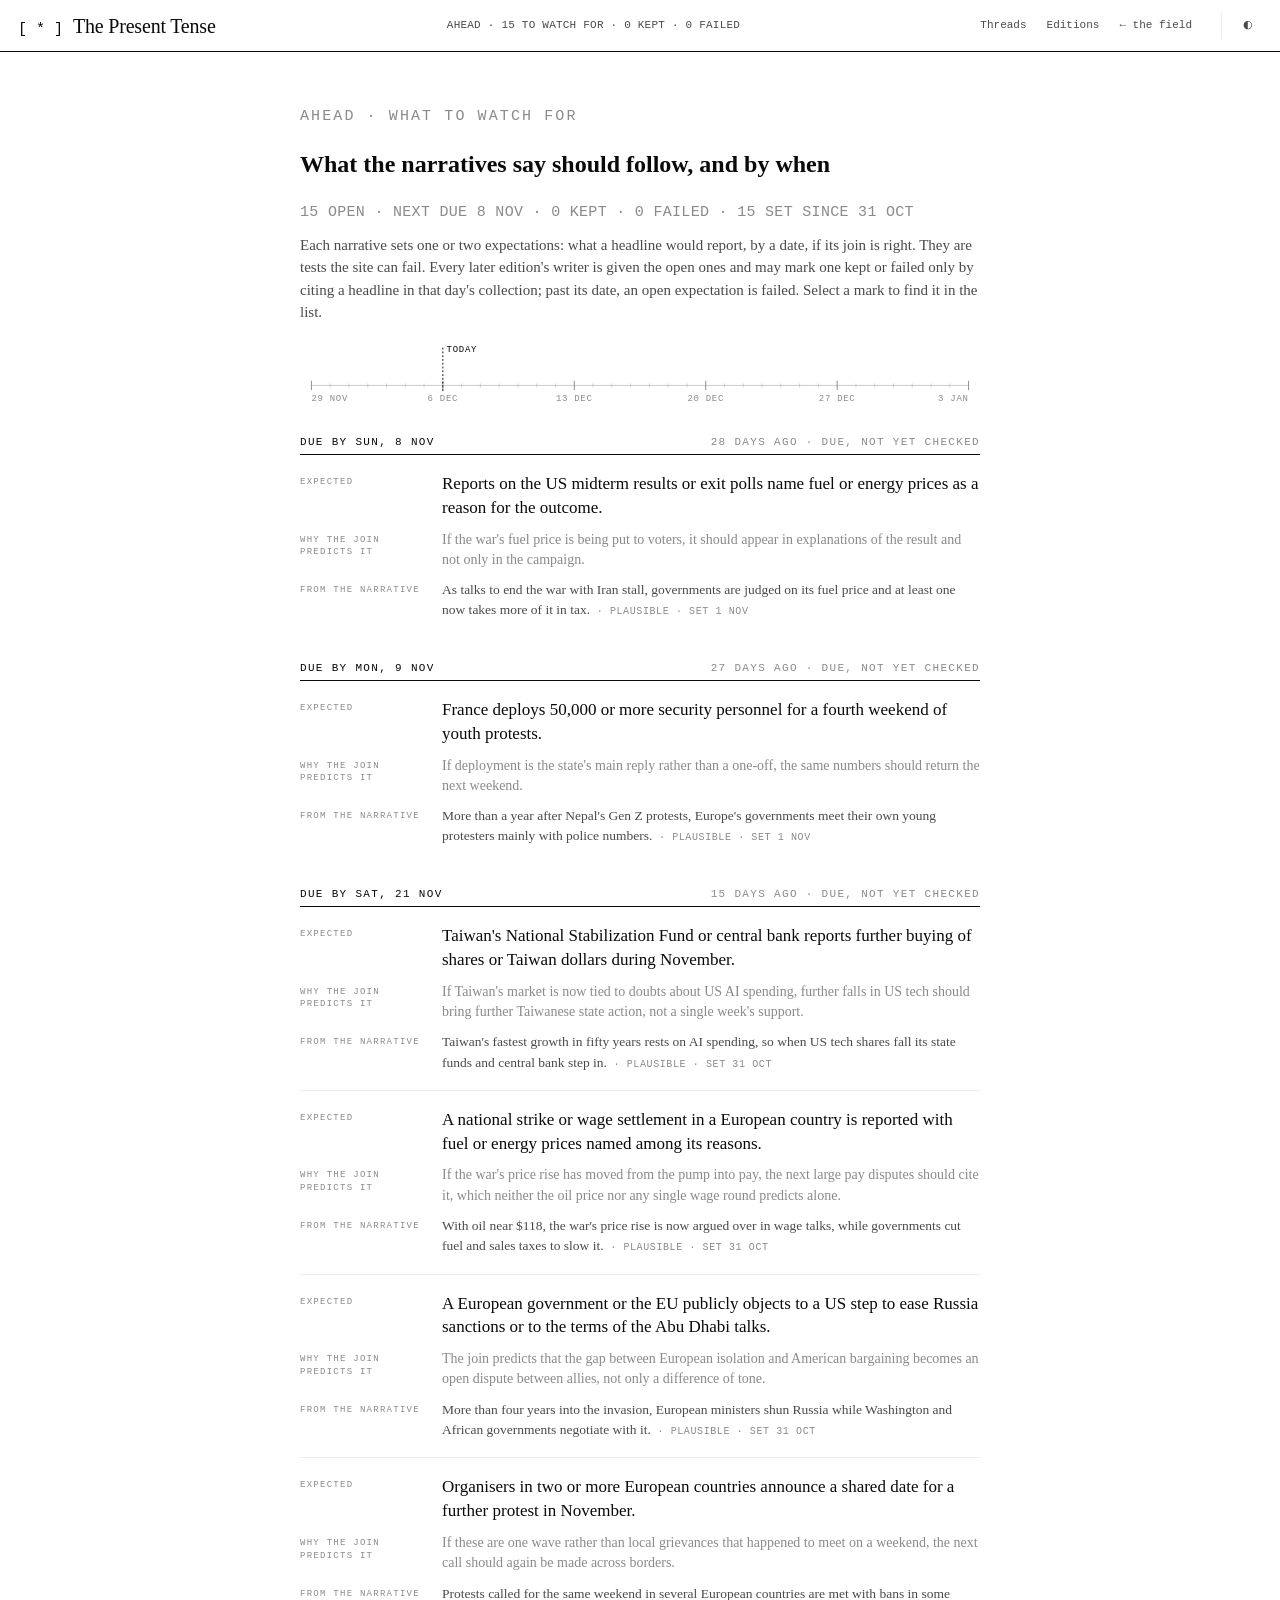
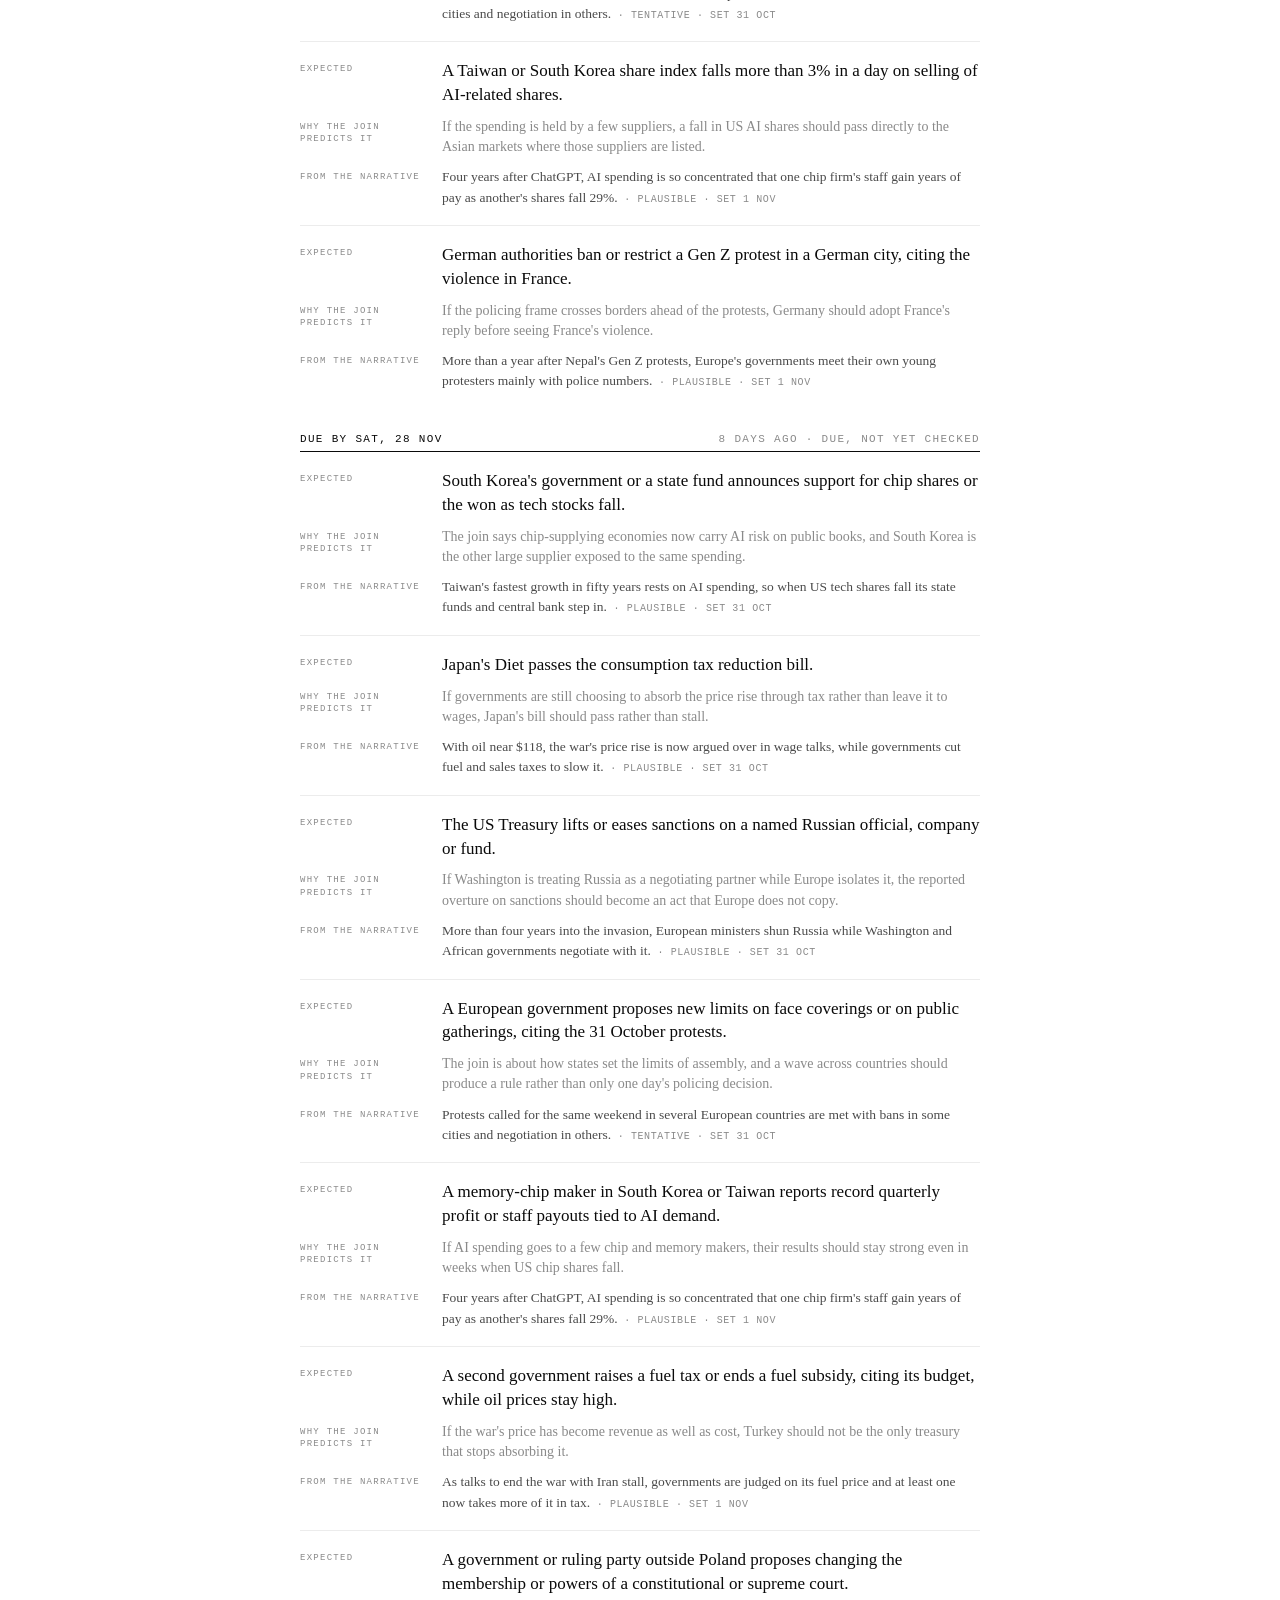
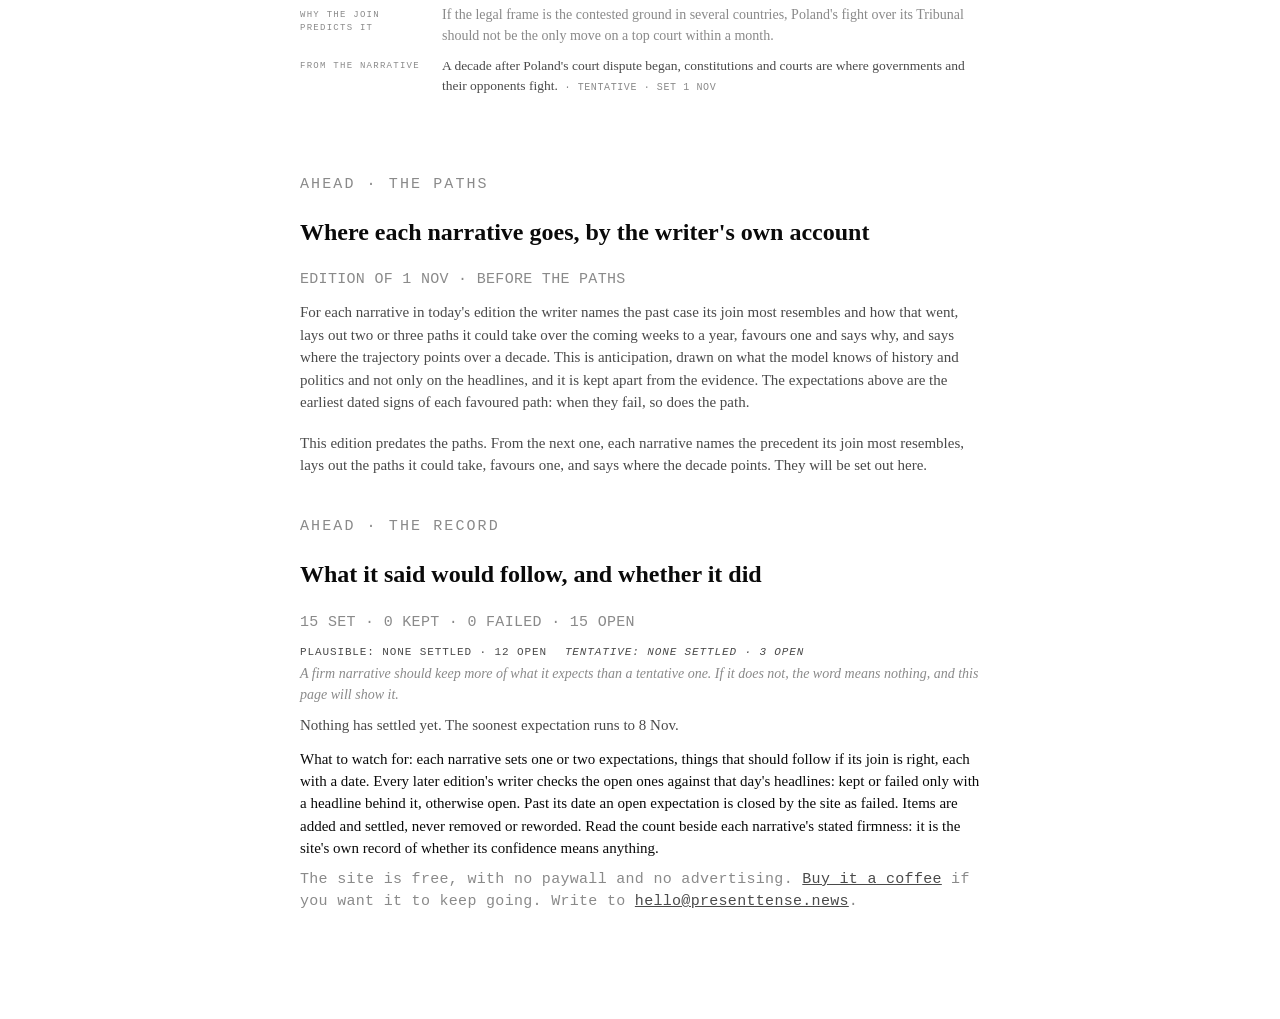
==== commit 7c769246: "Take the daily cost off the site; keep the coffee link" ====
--- a/ahead.html
+++ b/ahead.html
@@ -63,7 +63,7 @@
       <p class="chronicle-meta mono" id="record-meta"></p>
     </div>
     <div id="record-body"></div>
-    <p class="support mono">The site is free and costs about US$1.15 a day to write. <a href="https://ko-fi.com/thepresenttense" target="_blank" rel="noopener">Buy it a coffee</a> if you want it to keep going. Write to <a href="mailto:hello@presenttense.news">hello@presenttense.news</a>.</p>
+    <p class="support mono">The site is free, with no paywall and no advertising. <a href="https://ko-fi.com/thepresenttense" target="_blank" rel="noopener">Buy it a coffee</a> if you want it to keep going. Write to <a href="mailto:hello@presenttense.news">hello@presenttense.news</a>.</p>
   </section>
 </main>
 <nav class="tabs mono" id="tabs" aria-label="Sections">
--- a/style.css
+++ b/style.css
@@ -664,6 +664,8 @@
 .watch-item.kept .watch-head .st::before, .wl.kept .wl-head .st::before { content: "✓ "; }
 .watch-item.failed .watch-head .st::before, .wl.failed .wl-head .st::before { content: "✗ "; }
 .wl.open .wl-head .st::before { content: "· "; }
+.watch-lab { font-size: 8.5px; letter-spacing: .14em; color: var(--ink-3); margin: 5px 0 1px; }
+.watch-item .watch-lab:first-of-type { margin-top: 2px; }
 .watch-what { font-size: 14.5px; line-height: 1.4; margin: 0 0 3px; color: var(--ink); }
 .watch-because { font-size: 13px; line-height: 1.4; color: var(--ink-3); margin: 0 0 4px; }
 .watch-note { font-size: 13px; line-height: 1.4; color: var(--ink-2); margin: 0 0 4px; }
@@ -708,14 +710,18 @@
 :is(.ledger, .board) .wl { padding: 12px 0; border-top: 1px solid var(--ink-5); }
 :is(.ledger, .board) .wl-head { font-size: 10px; letter-spacing: .1em; color: var(--ink-3); margin: 0 0 4px; }
 :is(.ledger, .board) .wl-what { font-size: 17px; line-height: 1.4; margin: 0 0 4px; }
-:is(.ledger, .board) .wl-set { margin: 0 0 6px; font-size: 10px; letter-spacing: .06em; color: var(--ink-3); line-height: 1.5; }
+:is(.ledger, .board) .wl-row { display: grid; grid-template-columns: 128px 1fr; column-gap: 14px; padding: 5px 0; }
+:is(.ledger, .board) .wl-lab { font-size: 9px; letter-spacing: .14em; color: var(--ink-3); padding-top: 4px; line-height: 1.4; }
+:is(.ledger, .board) .wl-val > p:last-child, :is(.ledger, .board) .wl-val > a:last-child { margin-bottom: 0; }
+:is(.ledger, .board) .wl-from { margin: 0; font-size: 14px; line-height: 1.45; }
+:is(.ledger, .board) .wl-set { font-size: 10px; letter-spacing: .06em; color: var(--ink-3); white-space: nowrap; }
 :is(.ledger, .board) .wl-ref { font-family: var(--serif); font-size: 13.5px; letter-spacing: 0; color: var(--ink-2); text-decoration: none; }
 :is(.ledger, .board) .wl-ref:hover { color: var(--ink); text-decoration: underline; }
 :is(.ledger, .board) .wl-because { font-size: 14px; line-height: 1.45; color: var(--ink-3); margin: 0 0 6px; }
 :is(.ledger, .board) .wl-note { font-size: 14.5px; line-height: 1.45; color: var(--ink-2); margin: 0 0 6px; }
 :is(.ledger, .board) .wl-h { font-size: 14px; }
 :is(.ledger, .board) .note { margin-top: 12px; }
-@media (max-width: 760px) { .ledger { padding: 0 14px; } :is(.ledger, .board) .wl-head, :is(.ledger, .board) .wl-set { font-size: 11px; } :is(.ledger, .board) .wl-what { font-size: 17px; } :is(.ledger, .board) .wl-ref { font-size: 15px; } }
+@media (max-width: 760px) { .ledger { padding: 0 14px; } :is(.ledger, .board) .wl-head, :is(.ledger, .board) .wl-set { font-size: 11px; } :is(.ledger, .board) .wl-what { font-size: 17px; } :is(.ledger, .board) .wl-ref { font-size: 15px; } :is(.ledger, .board) .wl-row { grid-template-columns: 1fr; row-gap: 2px; padding: 6px 0; } :is(.ledger, .board) .wl-lab { font-size: 10px; padding-top: 0; } :is(.ledger, .board) .wl-set { white-space: normal; } .watch-lab { font-size: 10px; } }
 
 /* The Ahead page: the board of open expectations on the four weeks ahead, the paths of today's narratives, the record. */
 .ahead-page .board, .ahead-page .paths-page { max-width: 720px; margin: 0 auto; padding: 36px 20px 0; }
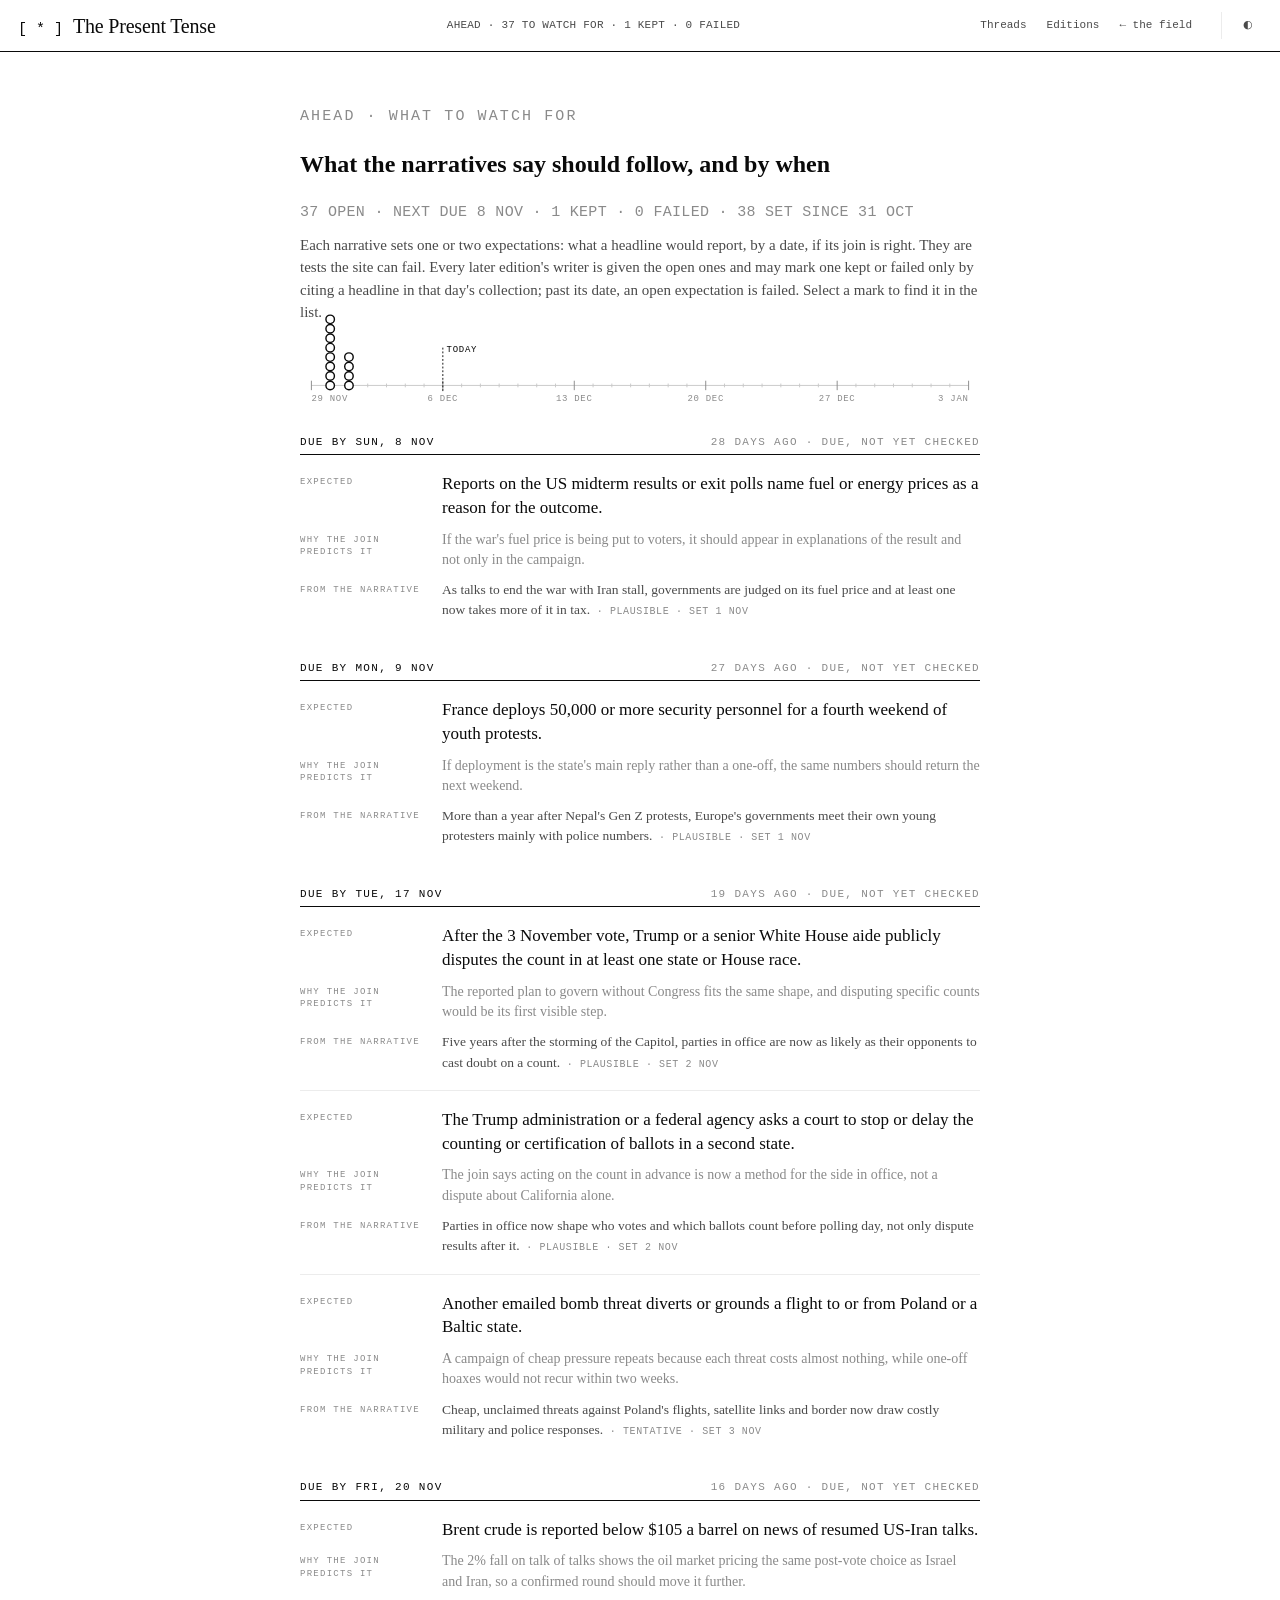
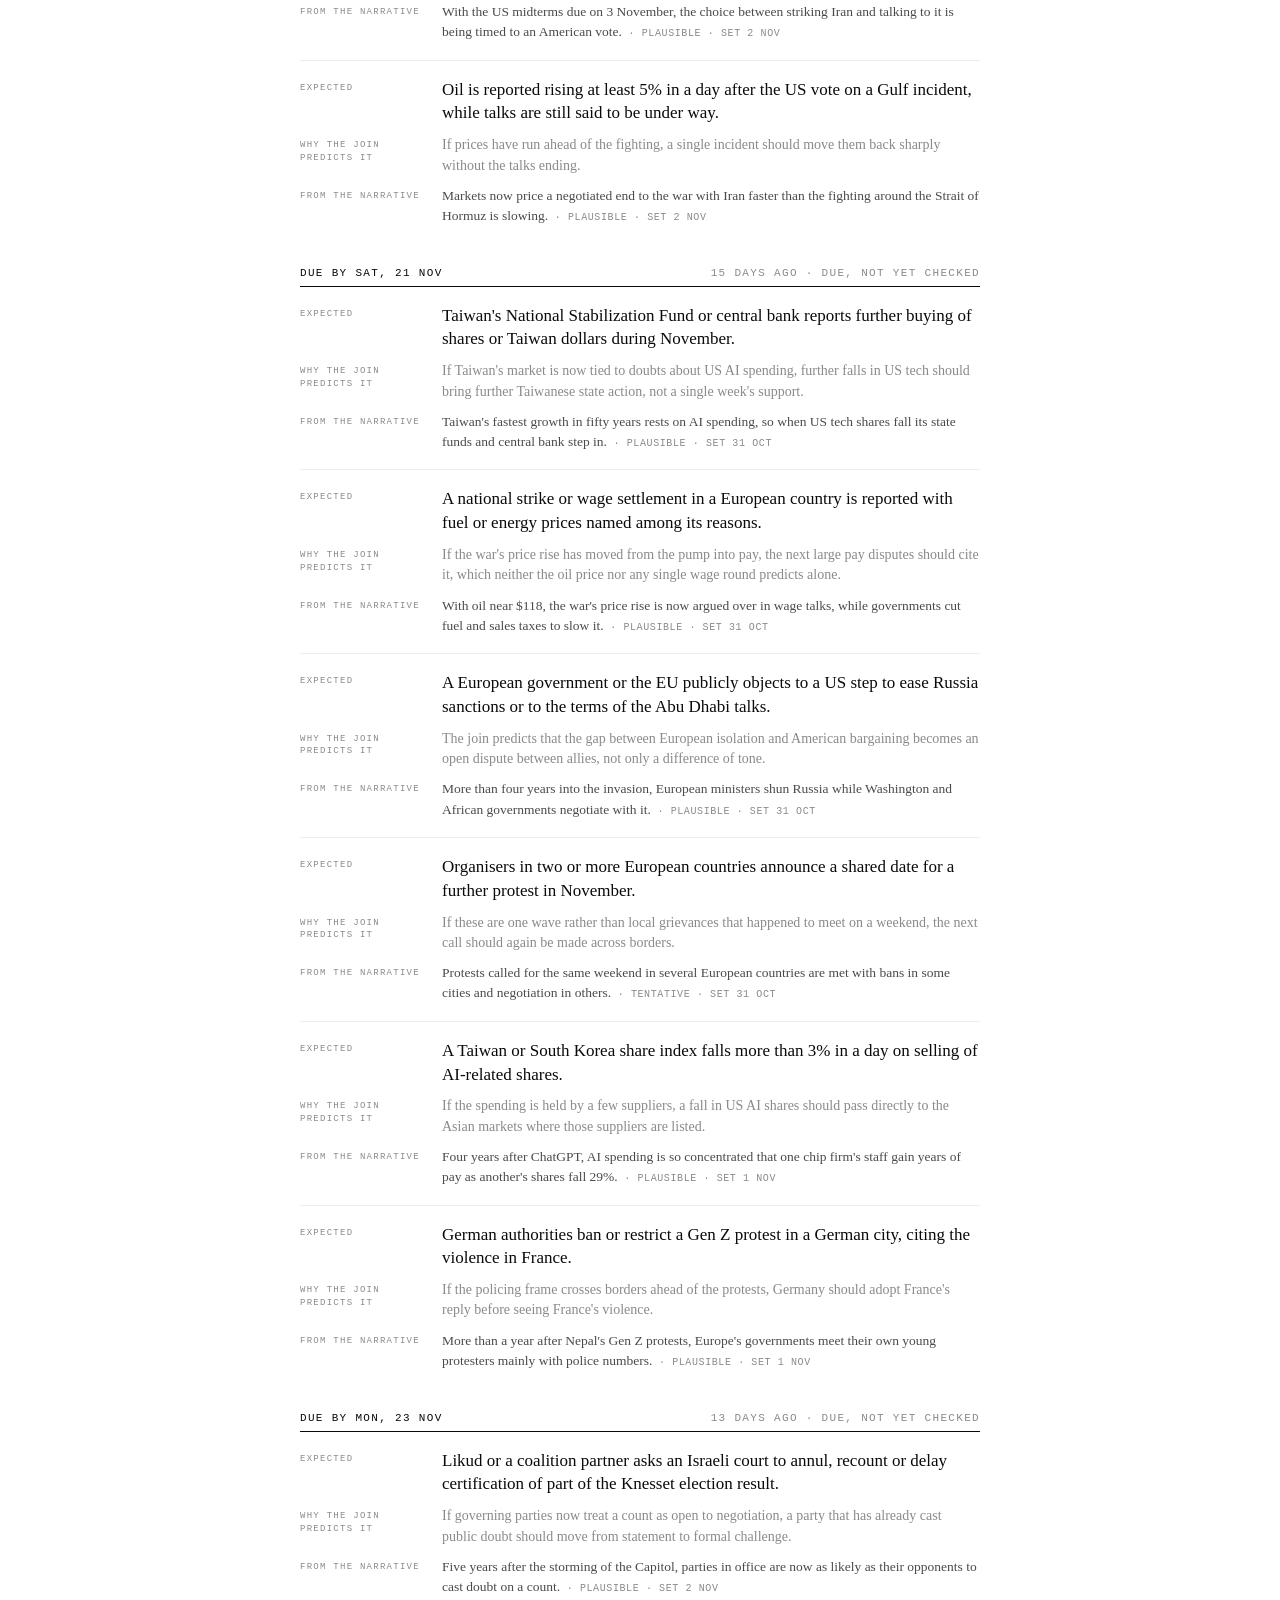
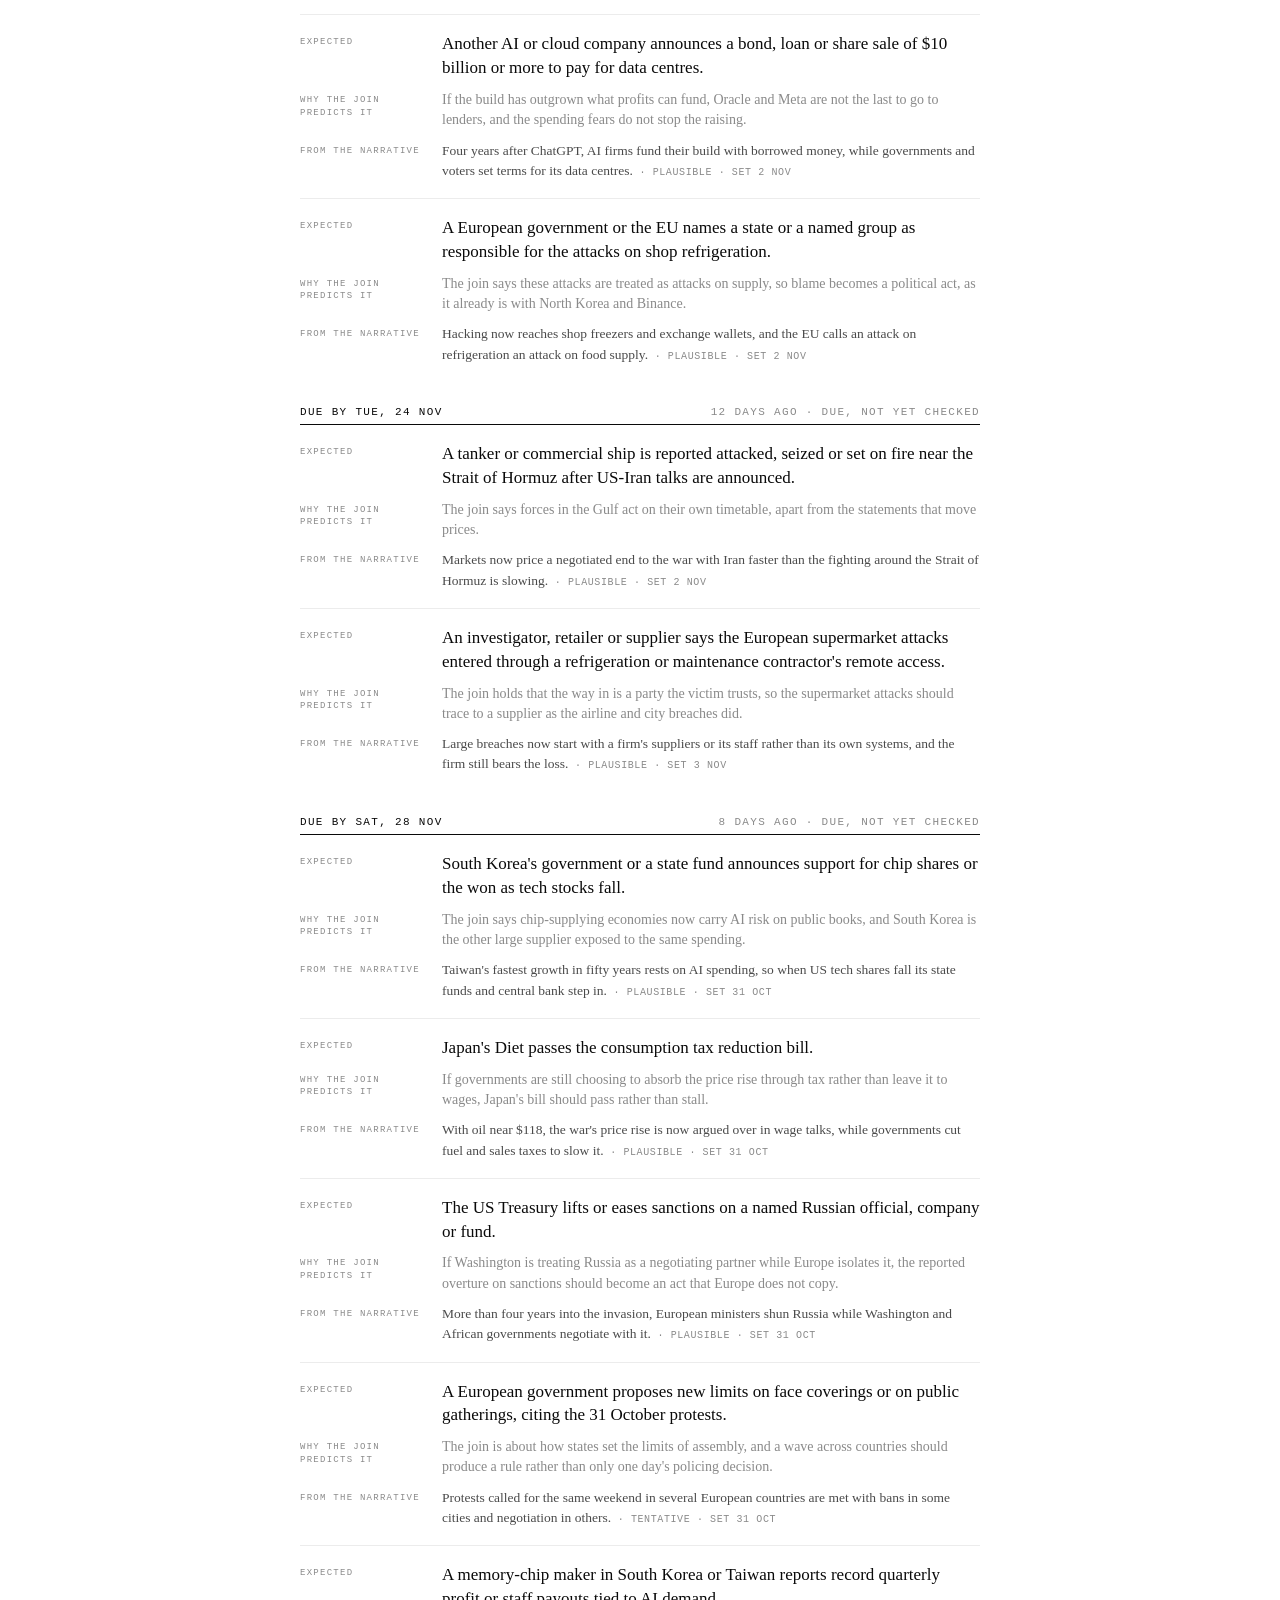
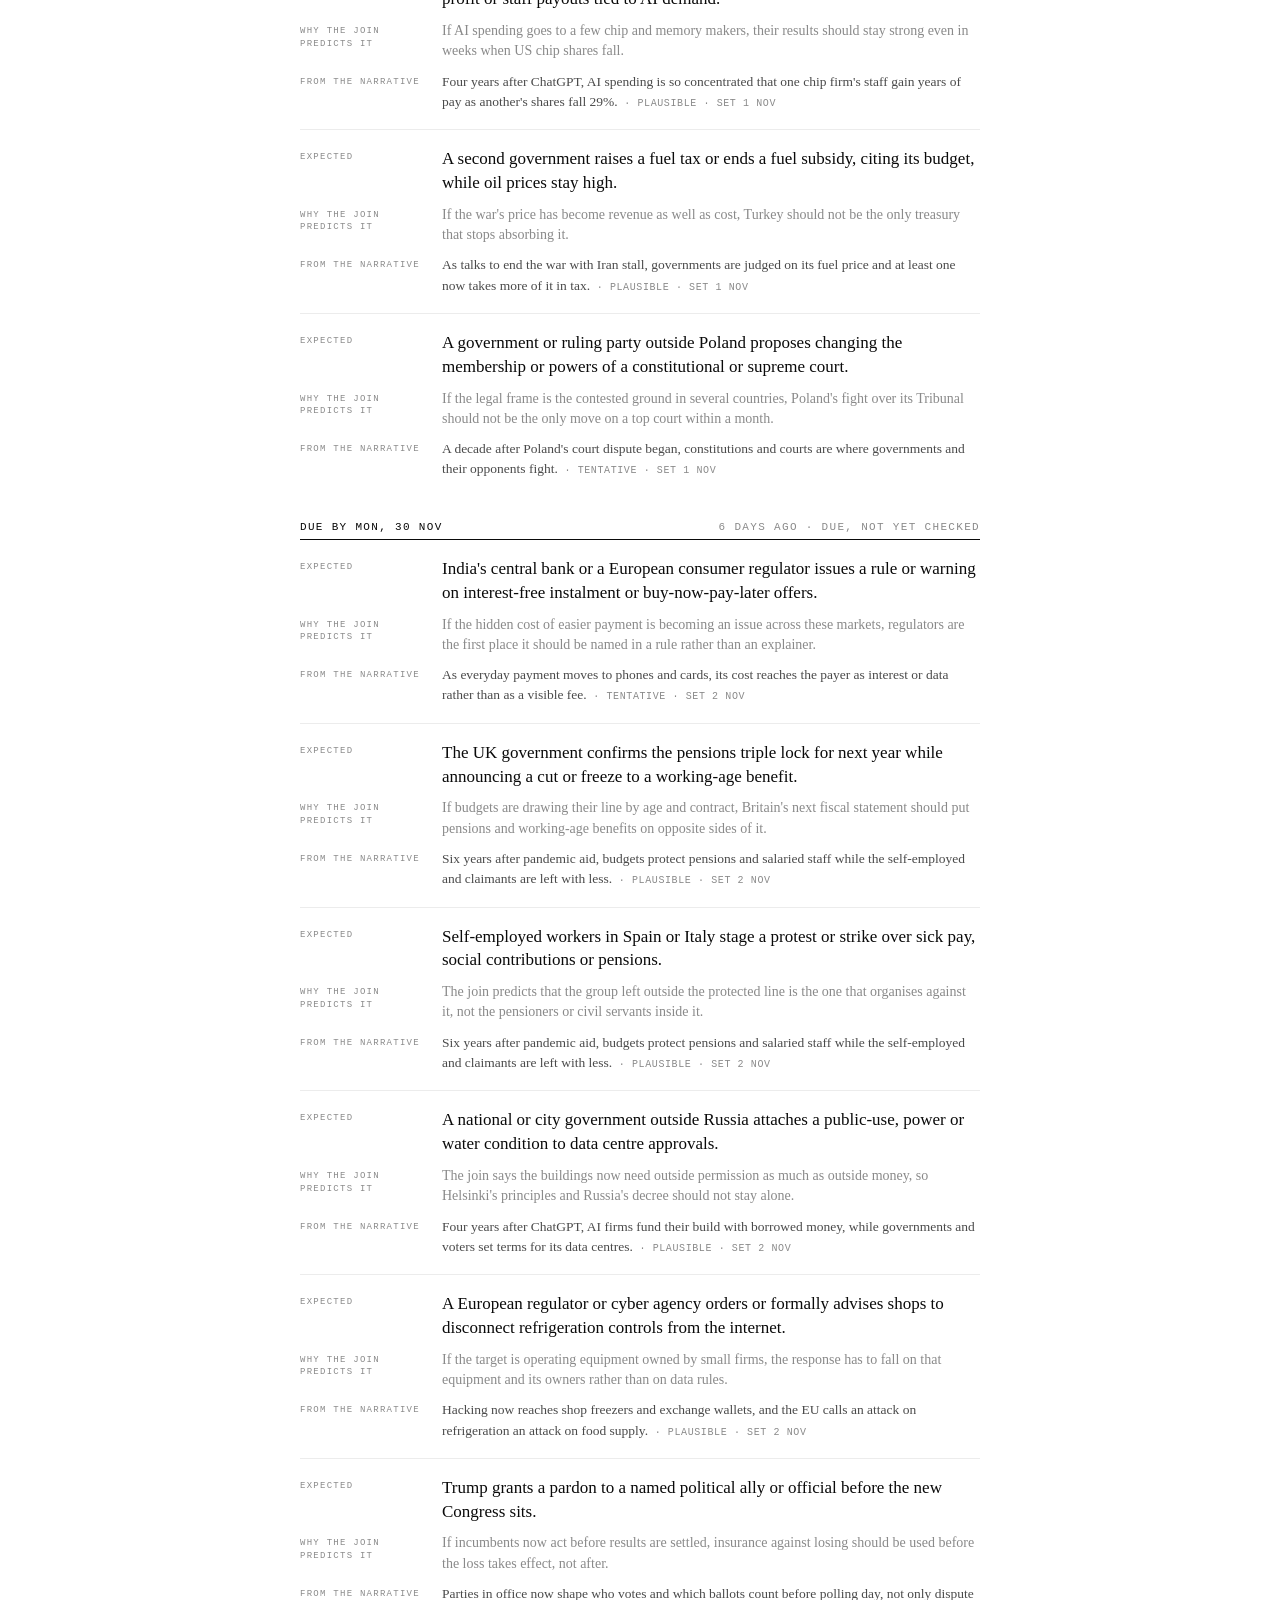
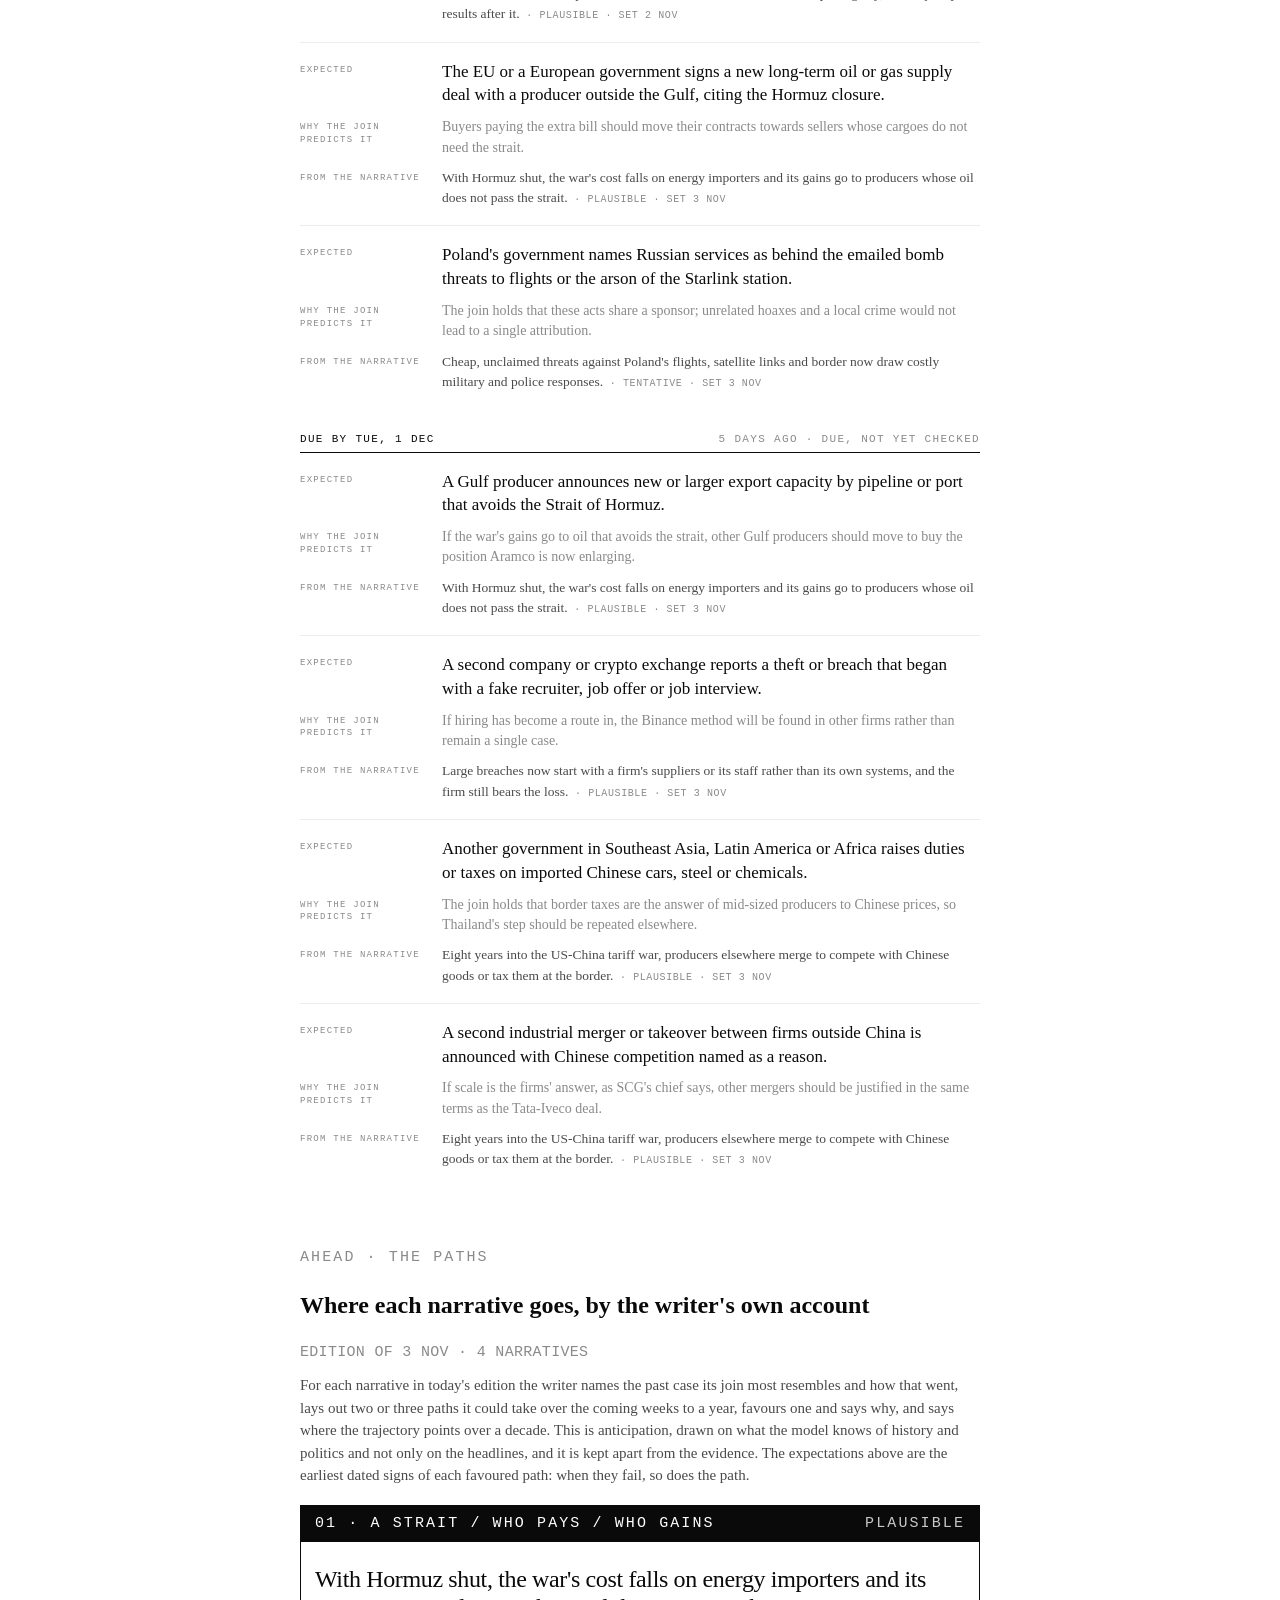
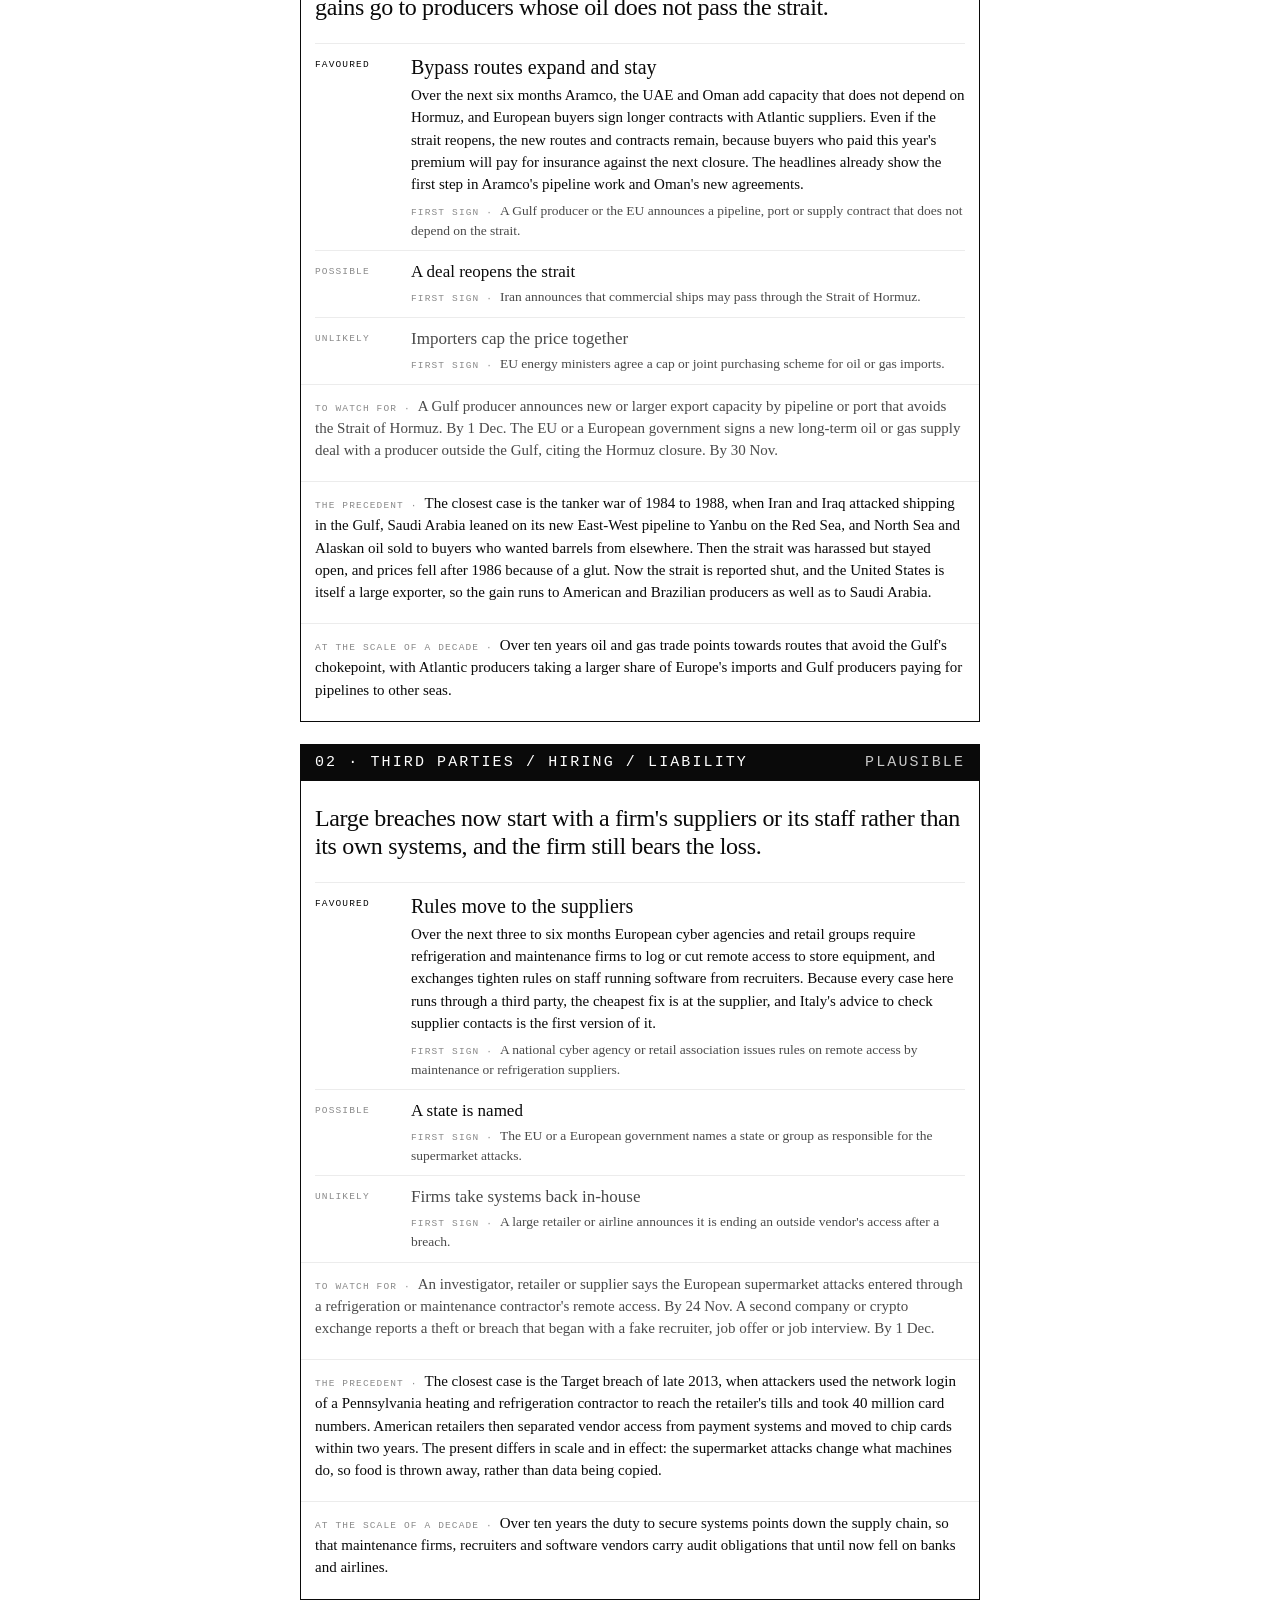
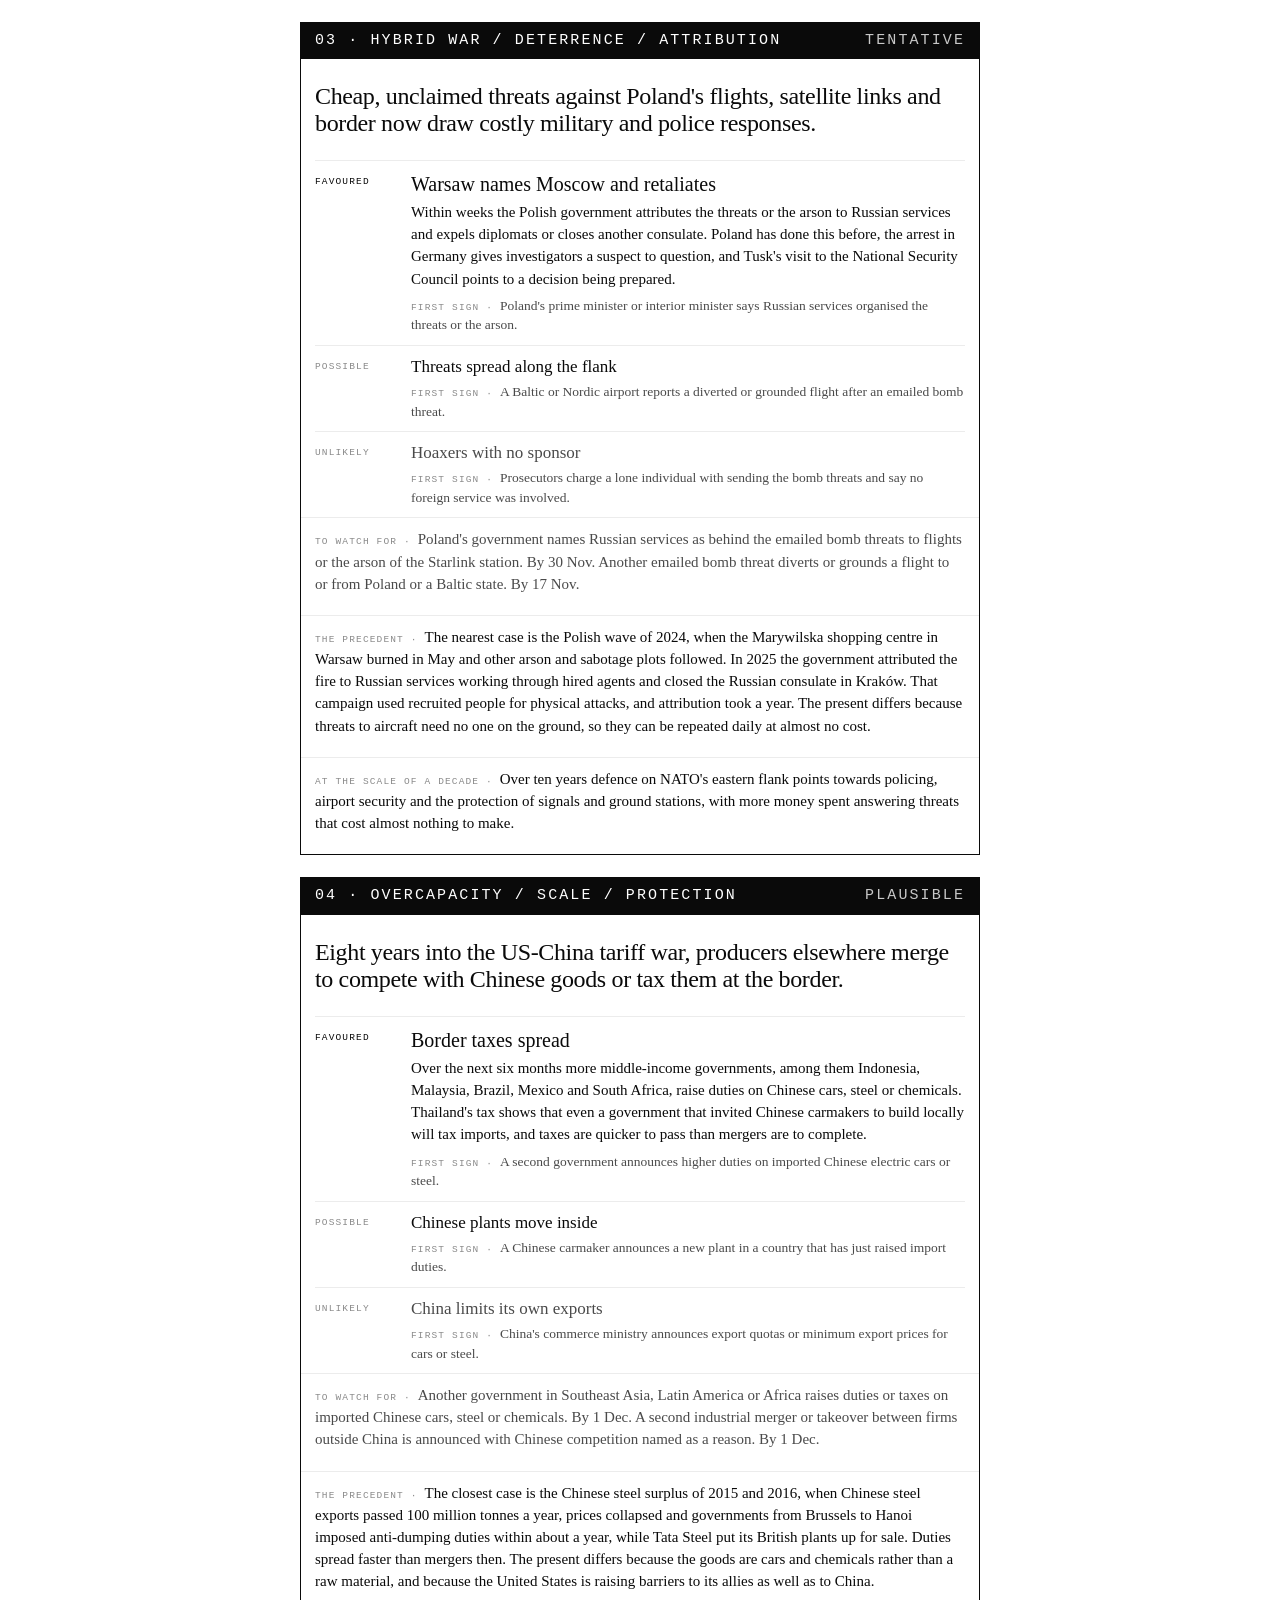
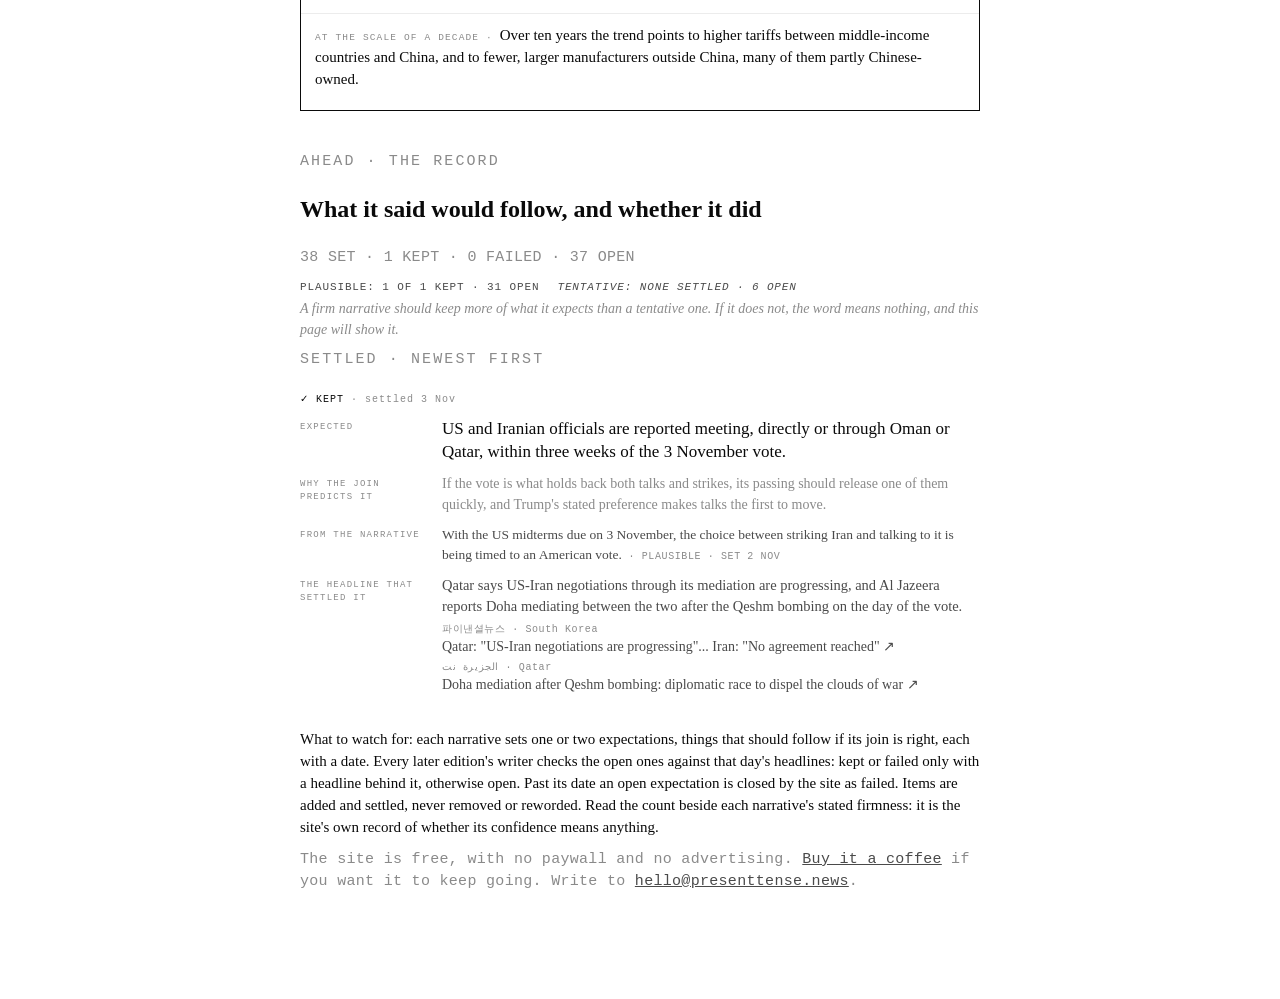
==== commit e1741474: "The phone's field: a diagram in the band, the headlines by country, pages that fit the screen On a p" ====
--- a/ahead.html
+++ b/ahead.html
@@ -67,7 +67,7 @@
   </section>
 </main>
 <nav class="tabs mono" id="tabs" aria-label="Sections">
-  <a class="tab" href="./#field=1"><span class="g" aria-hidden="true">⊙</span>Field</a>
+  <a class="tab" href="./#view=places"><span class="g" aria-hidden="true">⊙</span>Field</a>
   <a class="tab" href="./"><span class="g" aria-hidden="true">¶</span>Narratives</a>
   <a class="tab" aria-current="page"><span class="g" aria-hidden="true">→</span>Ahead</a>
   <a class="tab" href="threads.html"><span class="g" aria-hidden="true">≋</span>Threads</a>
--- a/style.css
+++ b/style.css
@@ -424,15 +424,18 @@
 /* Phone: the paper first, the field second. The narratives fill the screen as a list; the field is a band above them that
    opens to full height on a tap; a tab bar sits under the thumb; the drawer is a full-screen reader. */
 @media (max-width: 760px) {
-  :root { --mast-h: 48px; --drawer-w: 100%; --tabs-h: calc(50px + env(safe-area-inset-bottom, 0px)); --band-h: 34dvh; }
+  :root { --mast-h: 48px; --drawer-w: 100%; --tabs-h: calc(50px + env(safe-area-inset-bottom, 0px)); --band-h: 30dvh; }
   .mast { gap: 8px; padding: 0 12px; grid-template-columns: auto 1fr; }
   .mark .name { font-size: 17px; }
   .edition { display: none; }
   .tools { display: none; }
-  .first { flex-direction: column; gap: 6px; font-size: 13px; padding: 10px 14px; }
+  .first { position: static; flex-direction: column; gap: 6px; font-size: 13px; padding: 10px 12px; margin: 0 0 10px; border: 1px solid var(--ink); }
+  .first-text { line-height: 1.5; }
   .tip { display: none !important; }
   .skip { display: none; }
   .field { bottom: var(--tabs-h); }
+  /* the band is a diagram drawn on the canvas: the swarms, labels and moments wait until the field is opened */
+  body:not(.field-open) :is(.world, .labels) { display: none; }
   .bead.lit { width: 150px; font-size: 12px; }
   .bead.lit .m { display: none; }
   .hint { display: none; }
@@ -491,7 +494,10 @@
   .panel { top: var(--mast-h); bottom: var(--tabs-h); width: 100%; border-left: 0; animation: rise .32s var(--ease); }
   .panel-body { padding: 14px 16px 48px; }
   .card { left: 12px !important; right: 12px; top: auto !important; bottom: calc(var(--tabs-h) + 12px); width: auto; }
-  .bead { width: 180px; font-size: 14px; }
+  .bead { width: 150px; font-size: 13px; }
+  .world.near .bead:not(.lit) { width: 150px; }
+  .world.close .bead:not(.lit) { width: 220px; font-size: 16px; }
+  .world.near .bead.lit, .world.close .bead.lit { width: 150px; }
   /* the sheet of lit headlines over the open field */
   .sheet { display: none; position: fixed; left: 0; right: 0; bottom: var(--tabs-h); z-index: 21; background: var(--bg); border-top: 1px solid var(--ink); max-height: 60dvh; flex-direction: column; }
   body.field-open .sheet { display: flex; }
@@ -509,6 +515,22 @@
   .tab .g { font-size: 16px; line-height: 1; }
   .tab[aria-pressed="true"], .tab[aria-current="page"] { color: var(--ink); }
   .toast { top: auto; bottom: calc(var(--tabs-h) + 12px); }
+  /* the Field tab: the headlines by country */
+  .places-intro { font-size: 14px; line-height: 1.45; color: var(--ink-2); margin: 0 0 8px; }
+  .places-line { font-size: 15px; line-height: 1.35; margin: 4px 0 8px; }
+  .places-chips { margin: 0 0 6px; }
+  .places-list { list-style: none; margin: 0; padding: 0; }
+  .place { display: grid; grid-template-columns: 1fr auto; column-gap: 12px; align-items: baseline; width: 100%; text-align: left; padding: 11px 0 10px; border-top: 1px solid var(--ink-5); }
+  .place .name { font-family: var(--mono); font-size: 11px; letter-spacing: .14em; text-transform: uppercase; color: var(--ink); }
+  .place.in .name::before { content: "* "; letter-spacing: 0; }
+  .place .n { font-family: var(--mono); font-size: 11px; color: var(--ink-3); }
+  .place .bar { grid-column: 1 / -1; height: 2px; background: var(--ink-4); margin-top: 6px; min-width: 2px; }
+  .place.in .bar { background: var(--ink); }
+  .place .pubs { grid-column: 1 / -1; font-size: 12.5px; color: var(--ink-2); margin-top: 4px; line-height: 1.35; }
+  .places-silent { font-family: var(--mono); font-size: 10.5px; letter-spacing: .06em; color: var(--ink-3); line-height: 1.7; margin: 4px 0 4px; }
+  .places-note { font-size: 13px; color: var(--ink-3); line-height: 1.4; margin: 0; }
+  .places-foot { margin: 20px 0 0; }
+  .places-foot .text { font-size: 12px; }
 }
 
 /* Looked up: the second register */
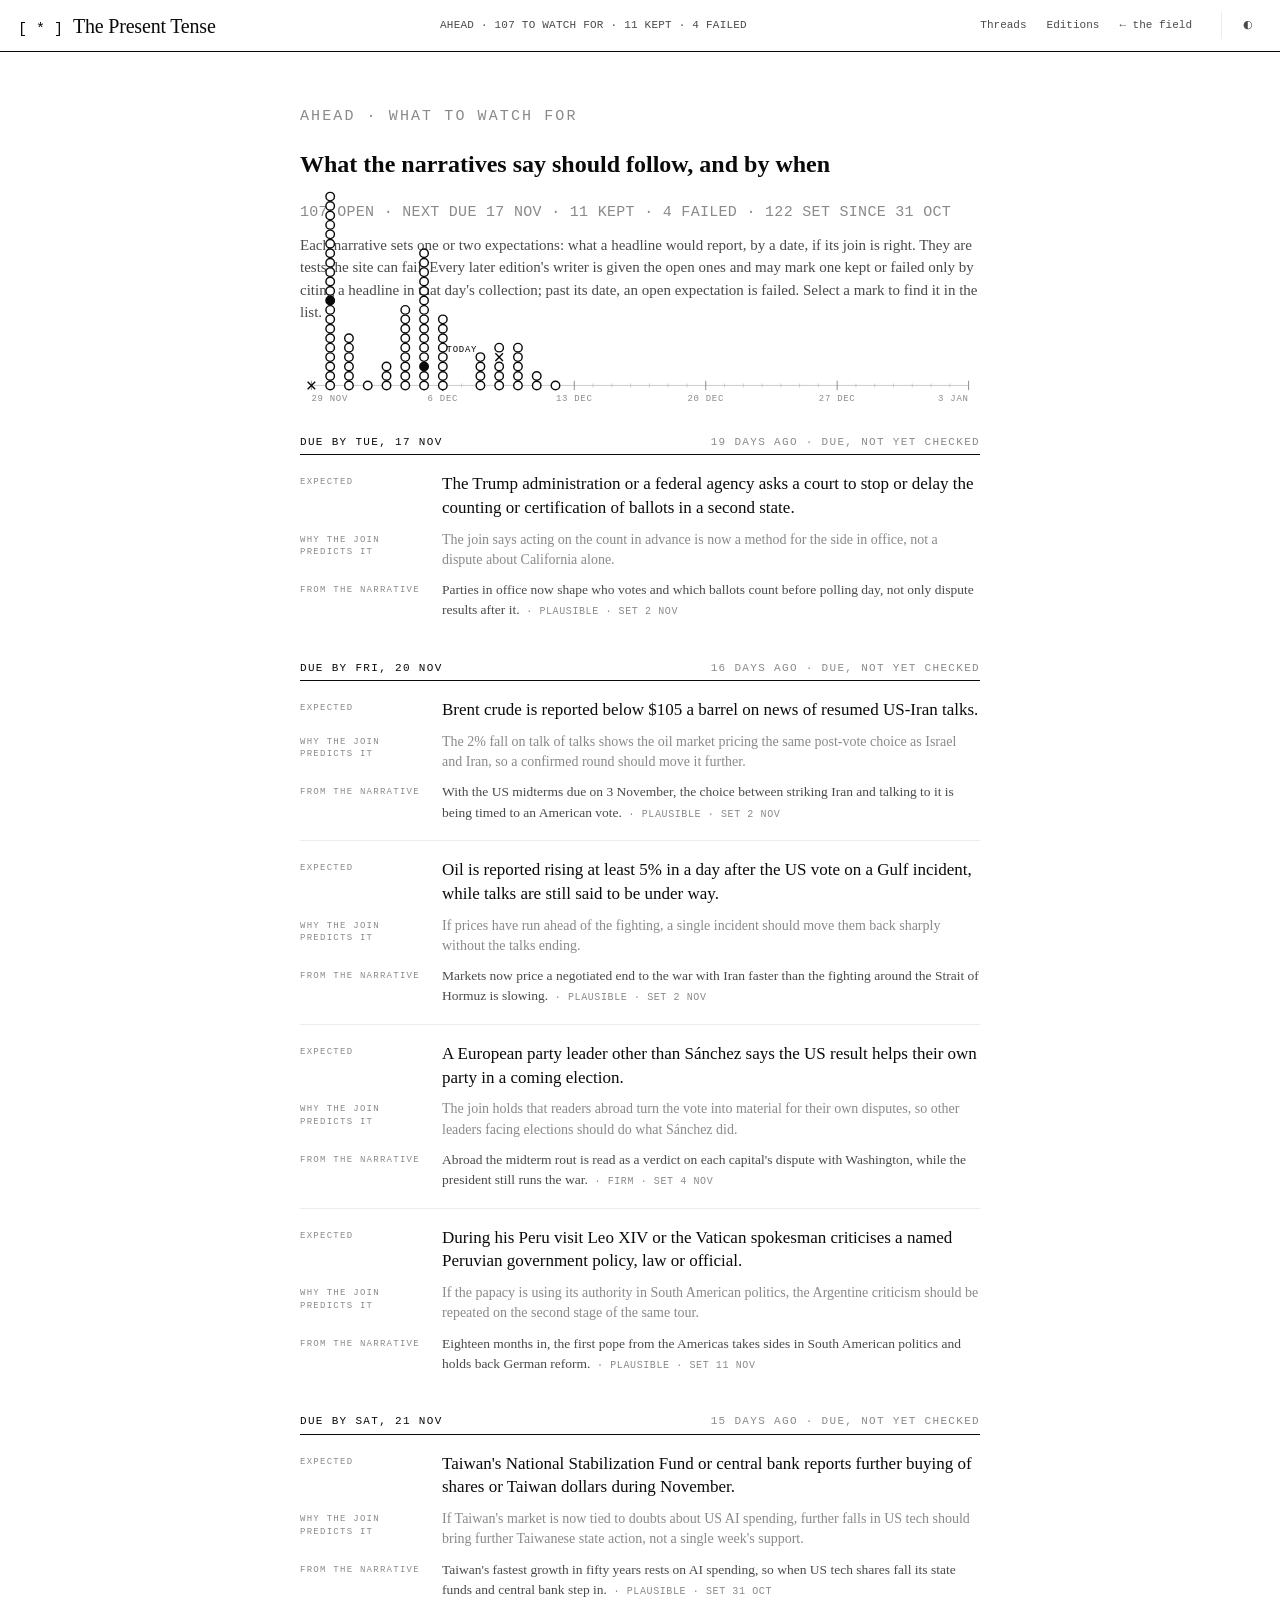
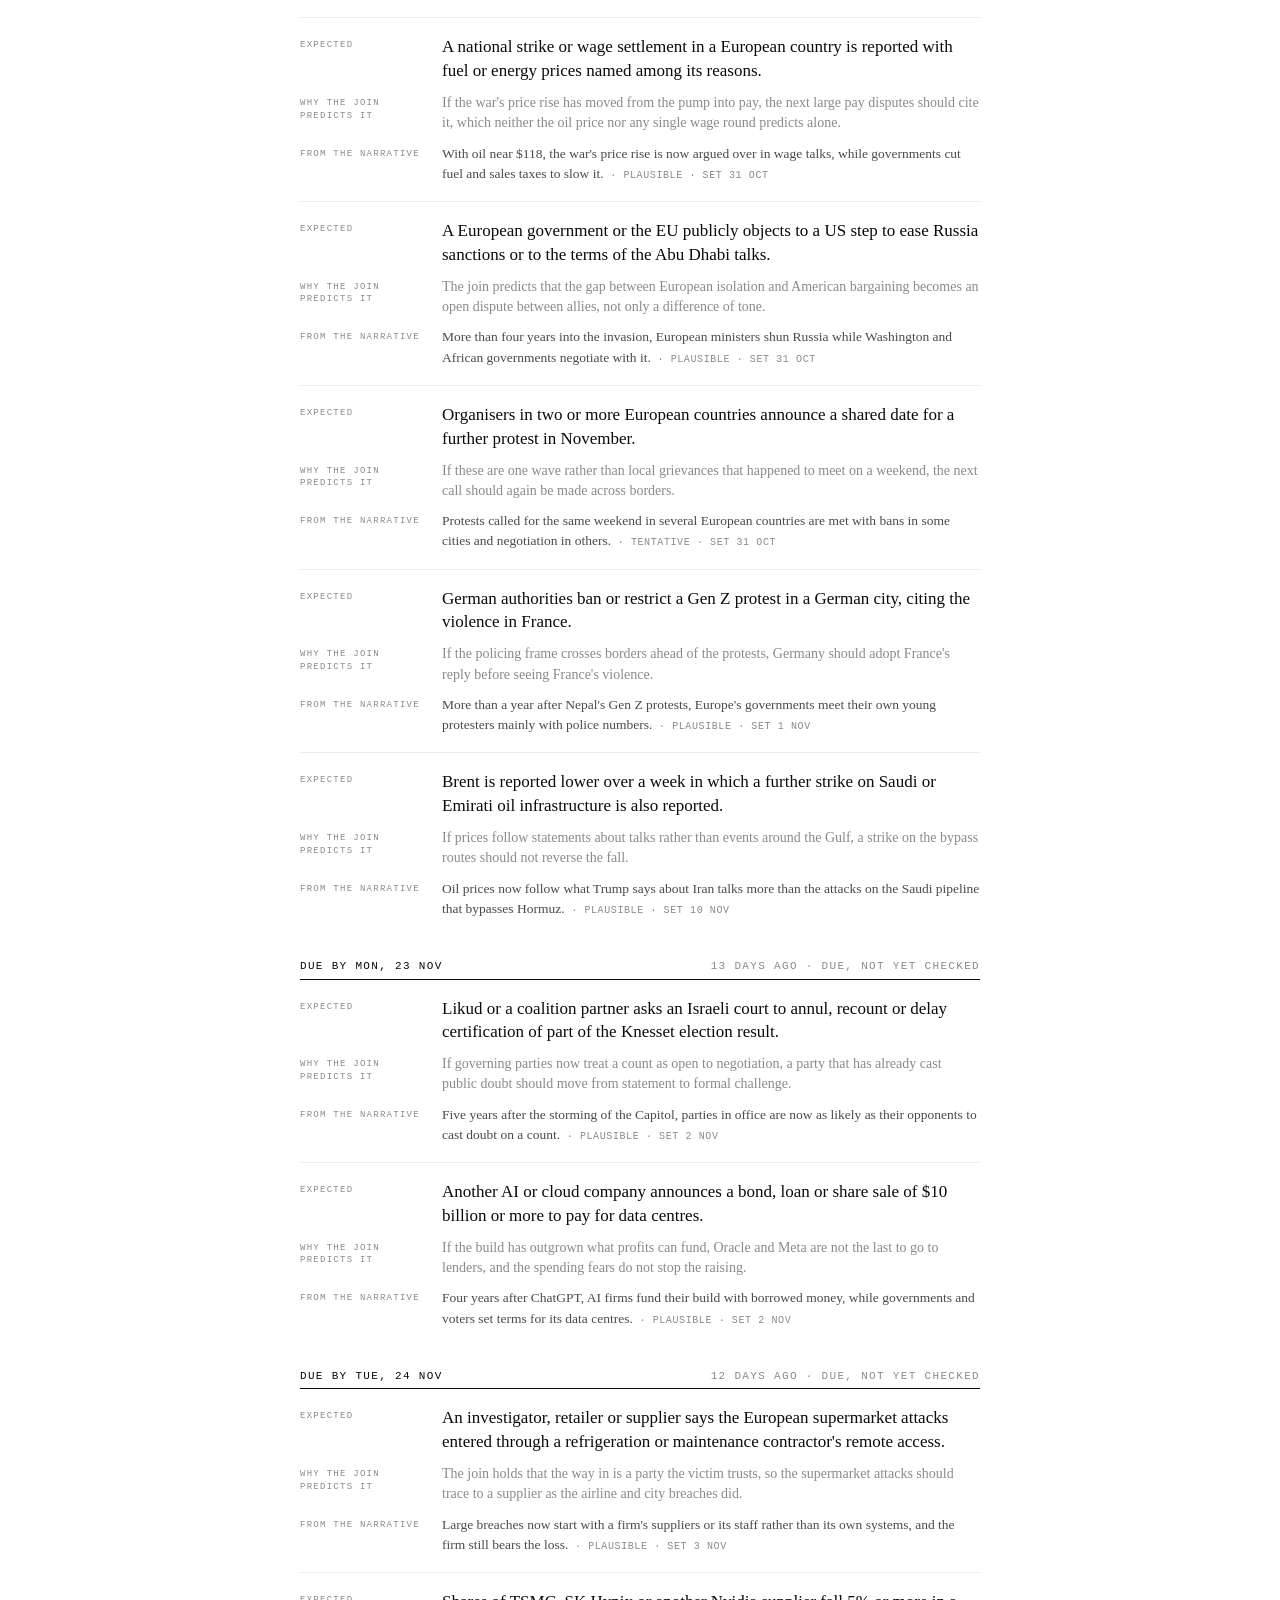
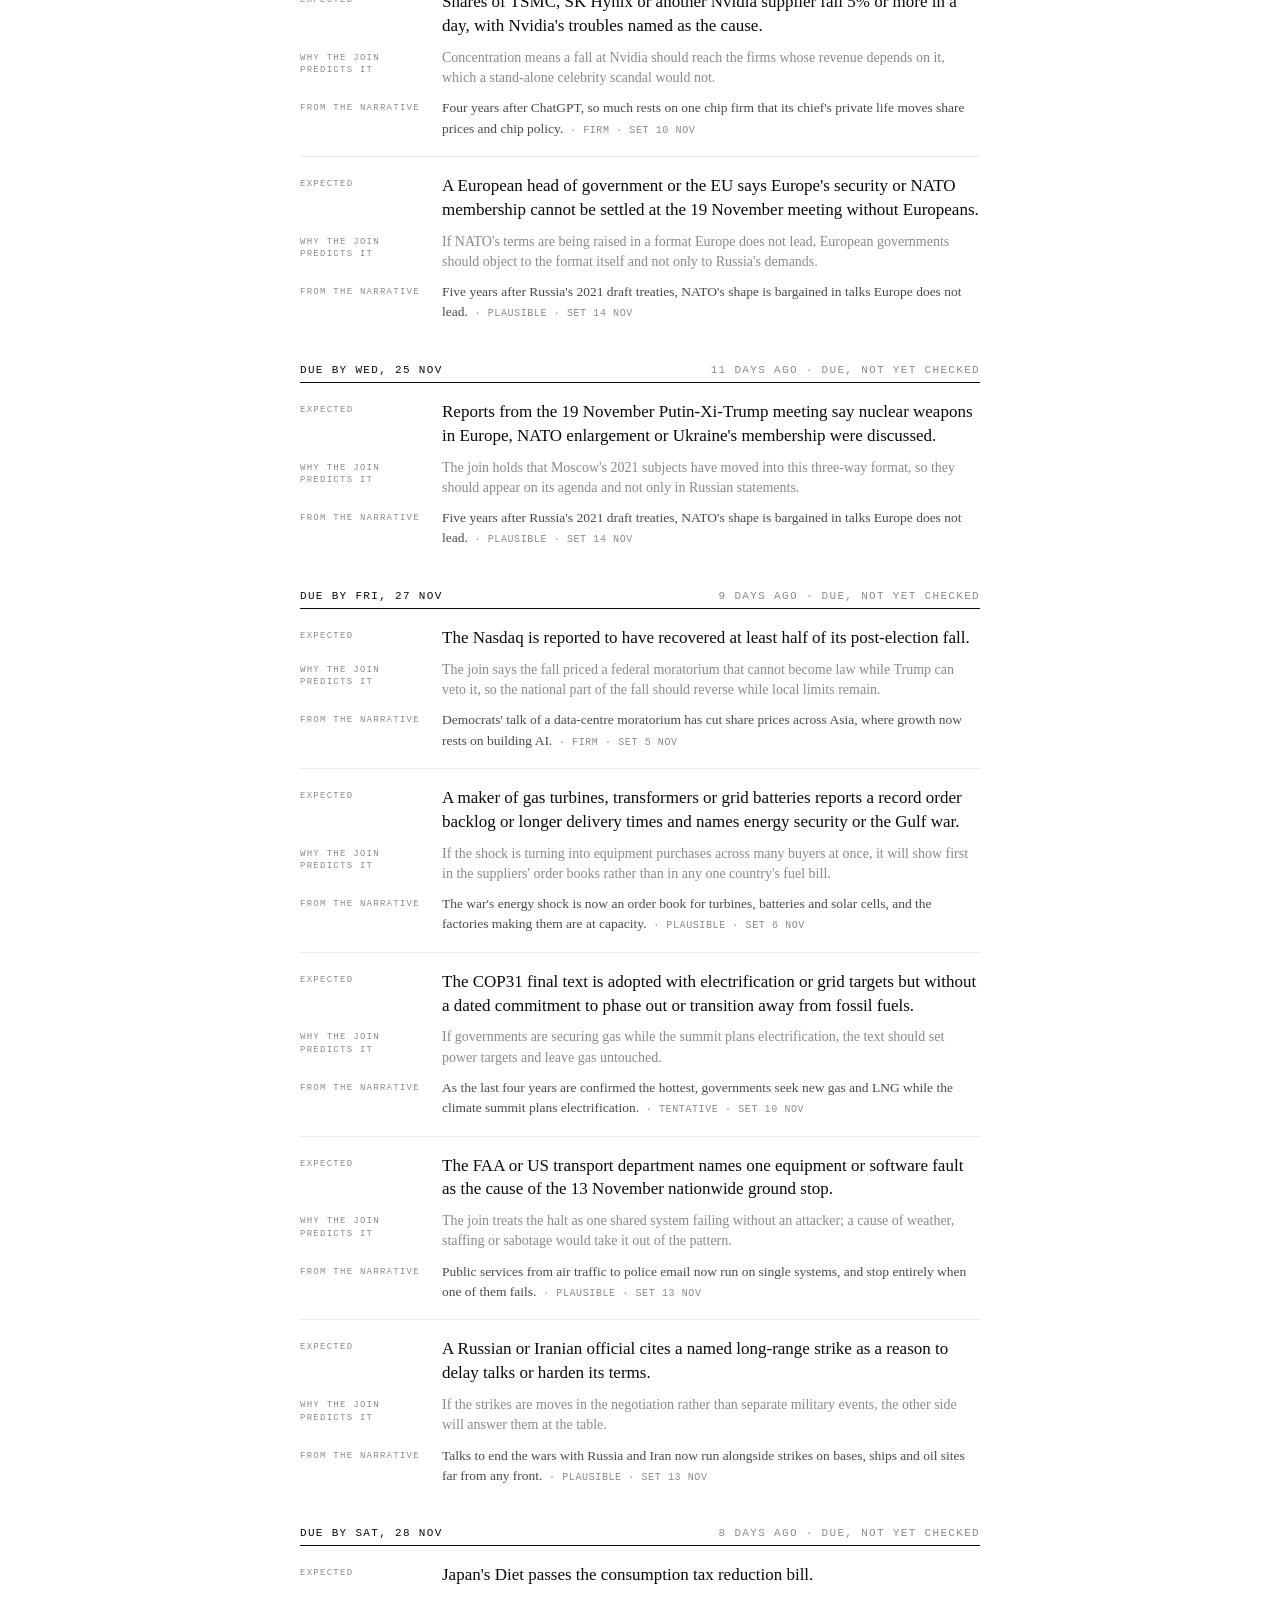
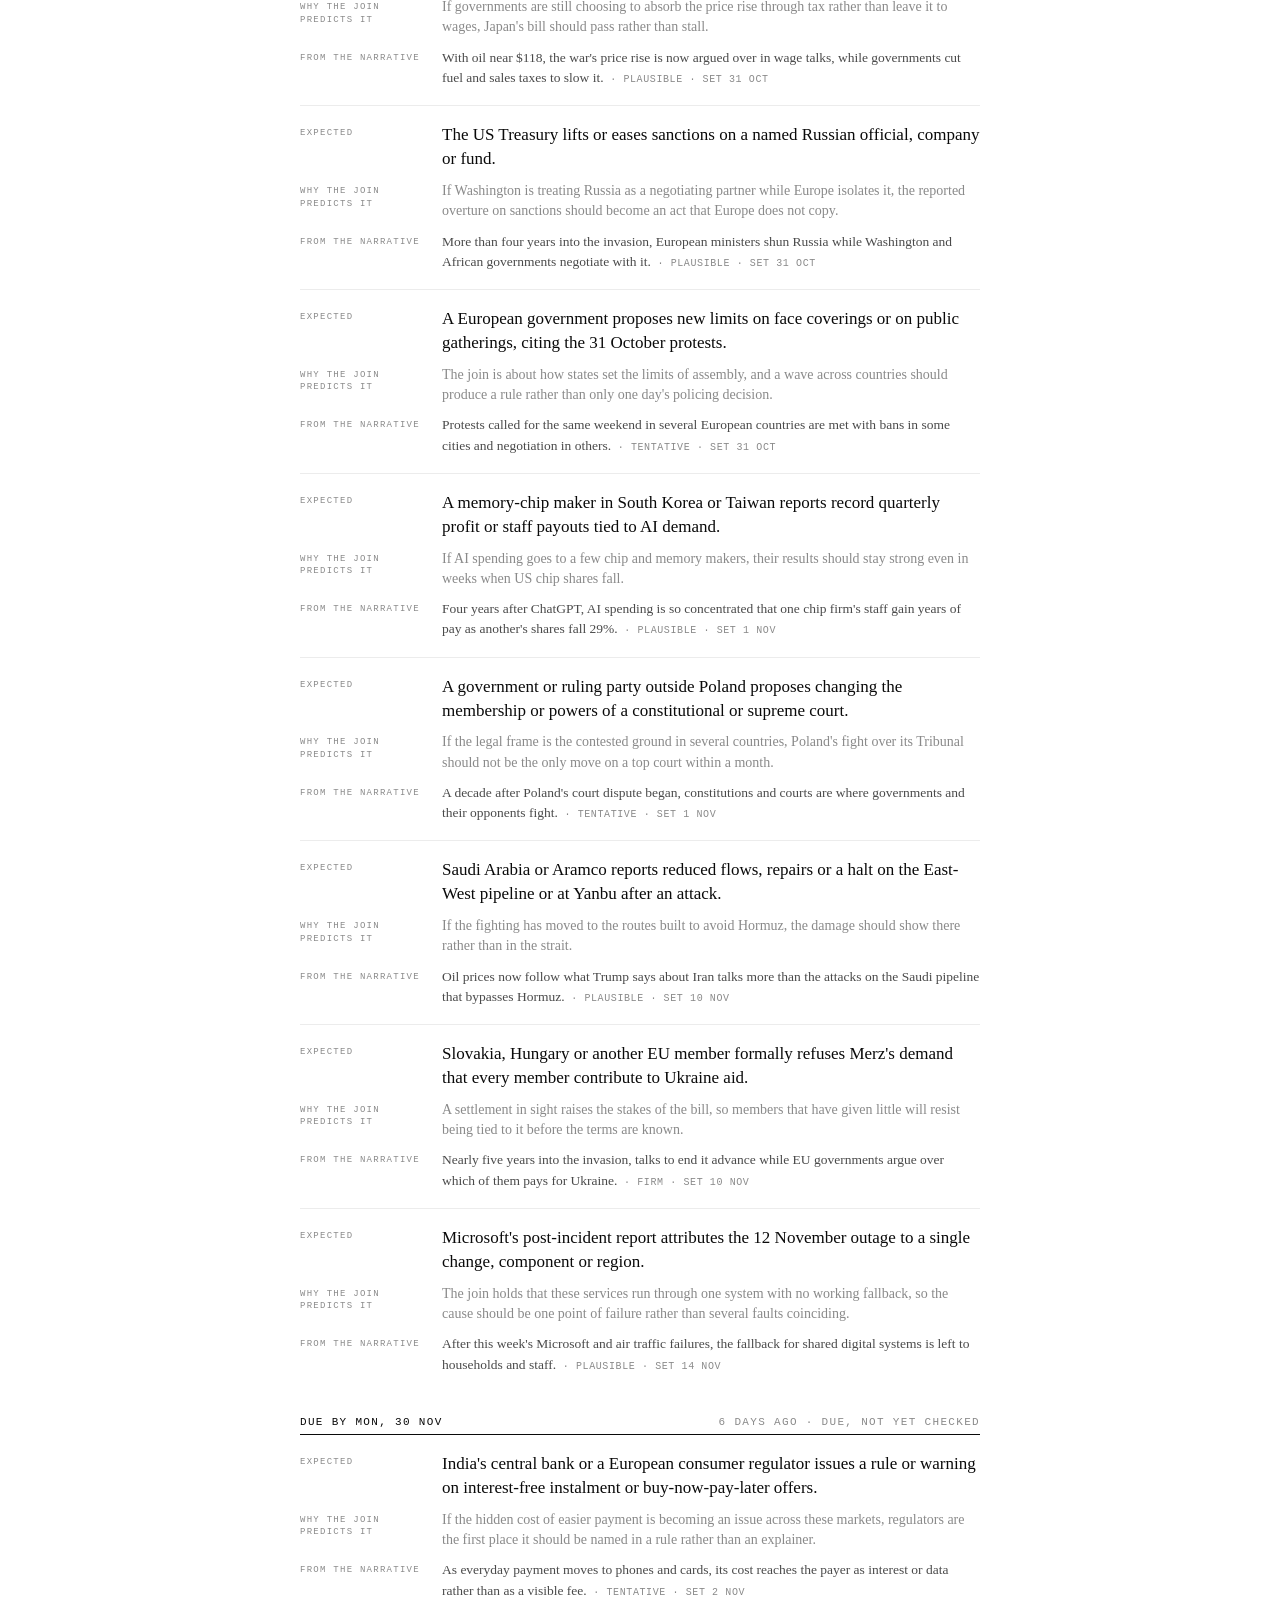
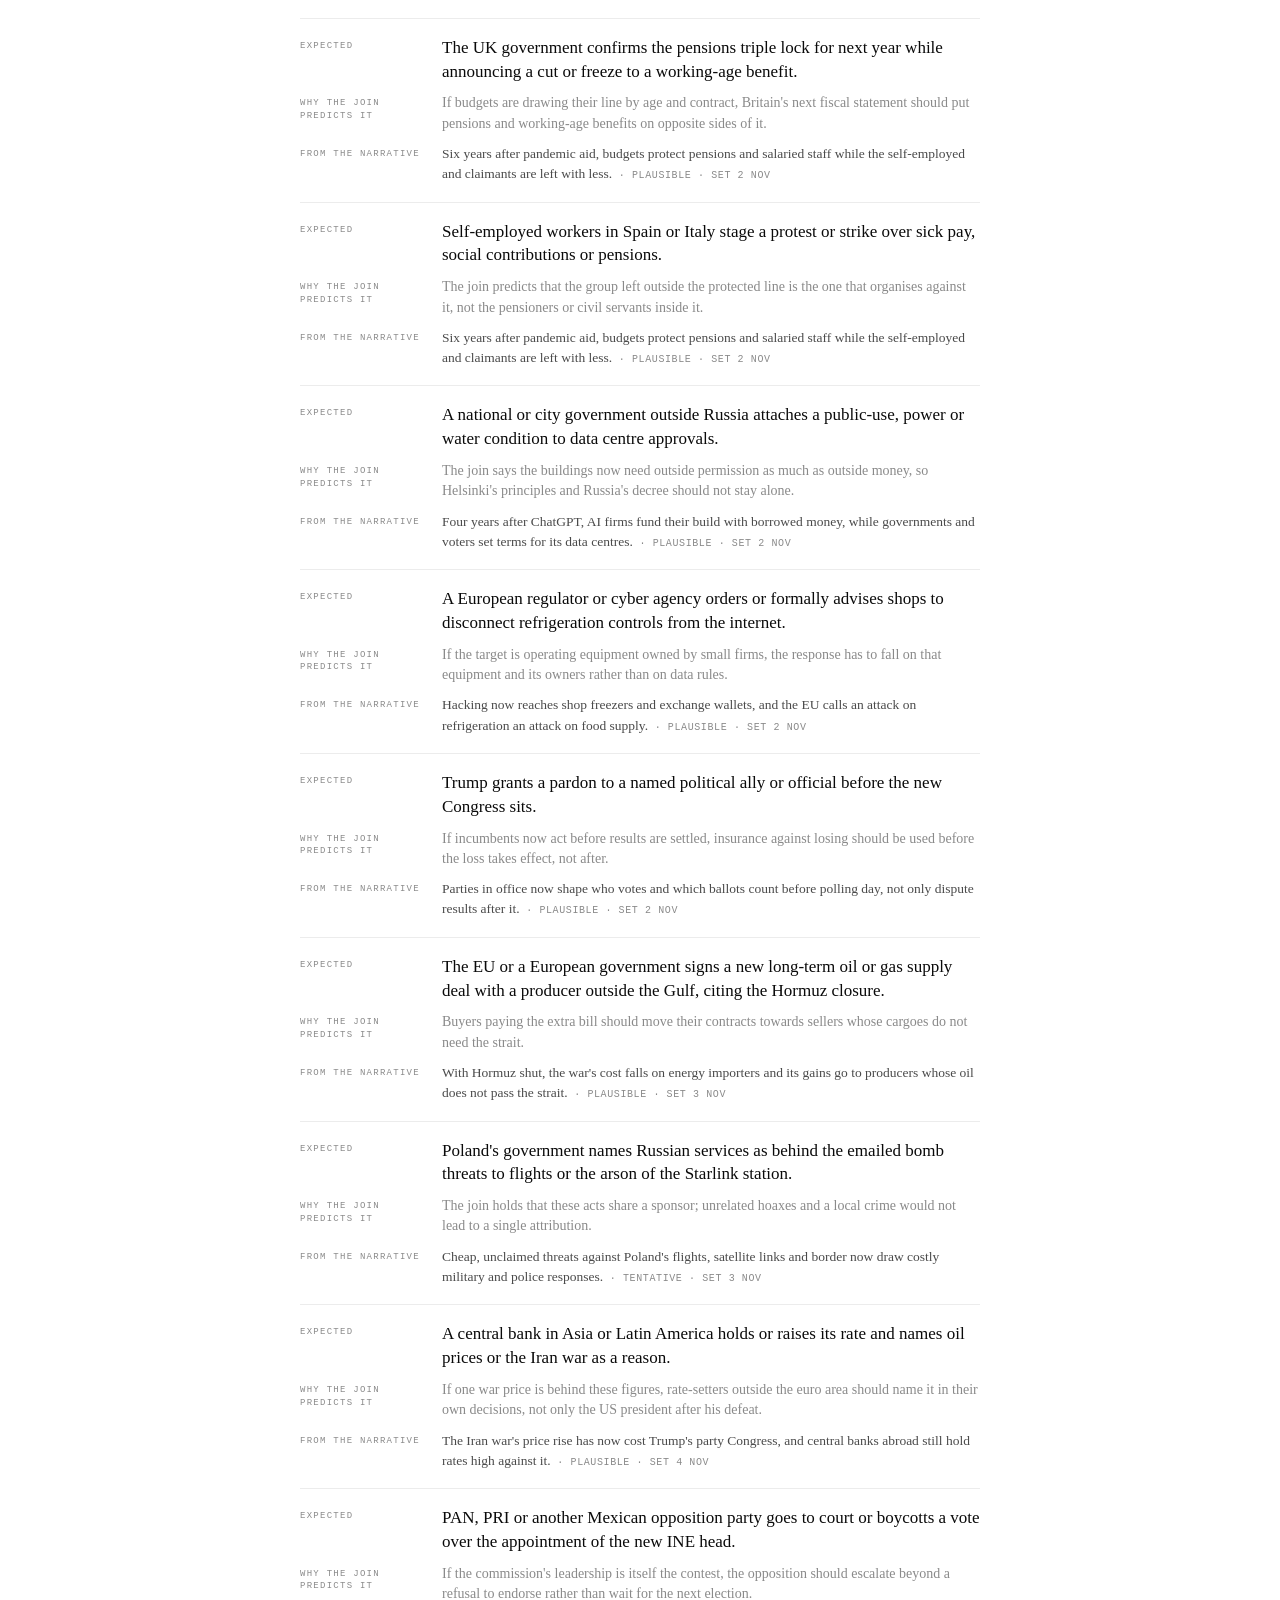
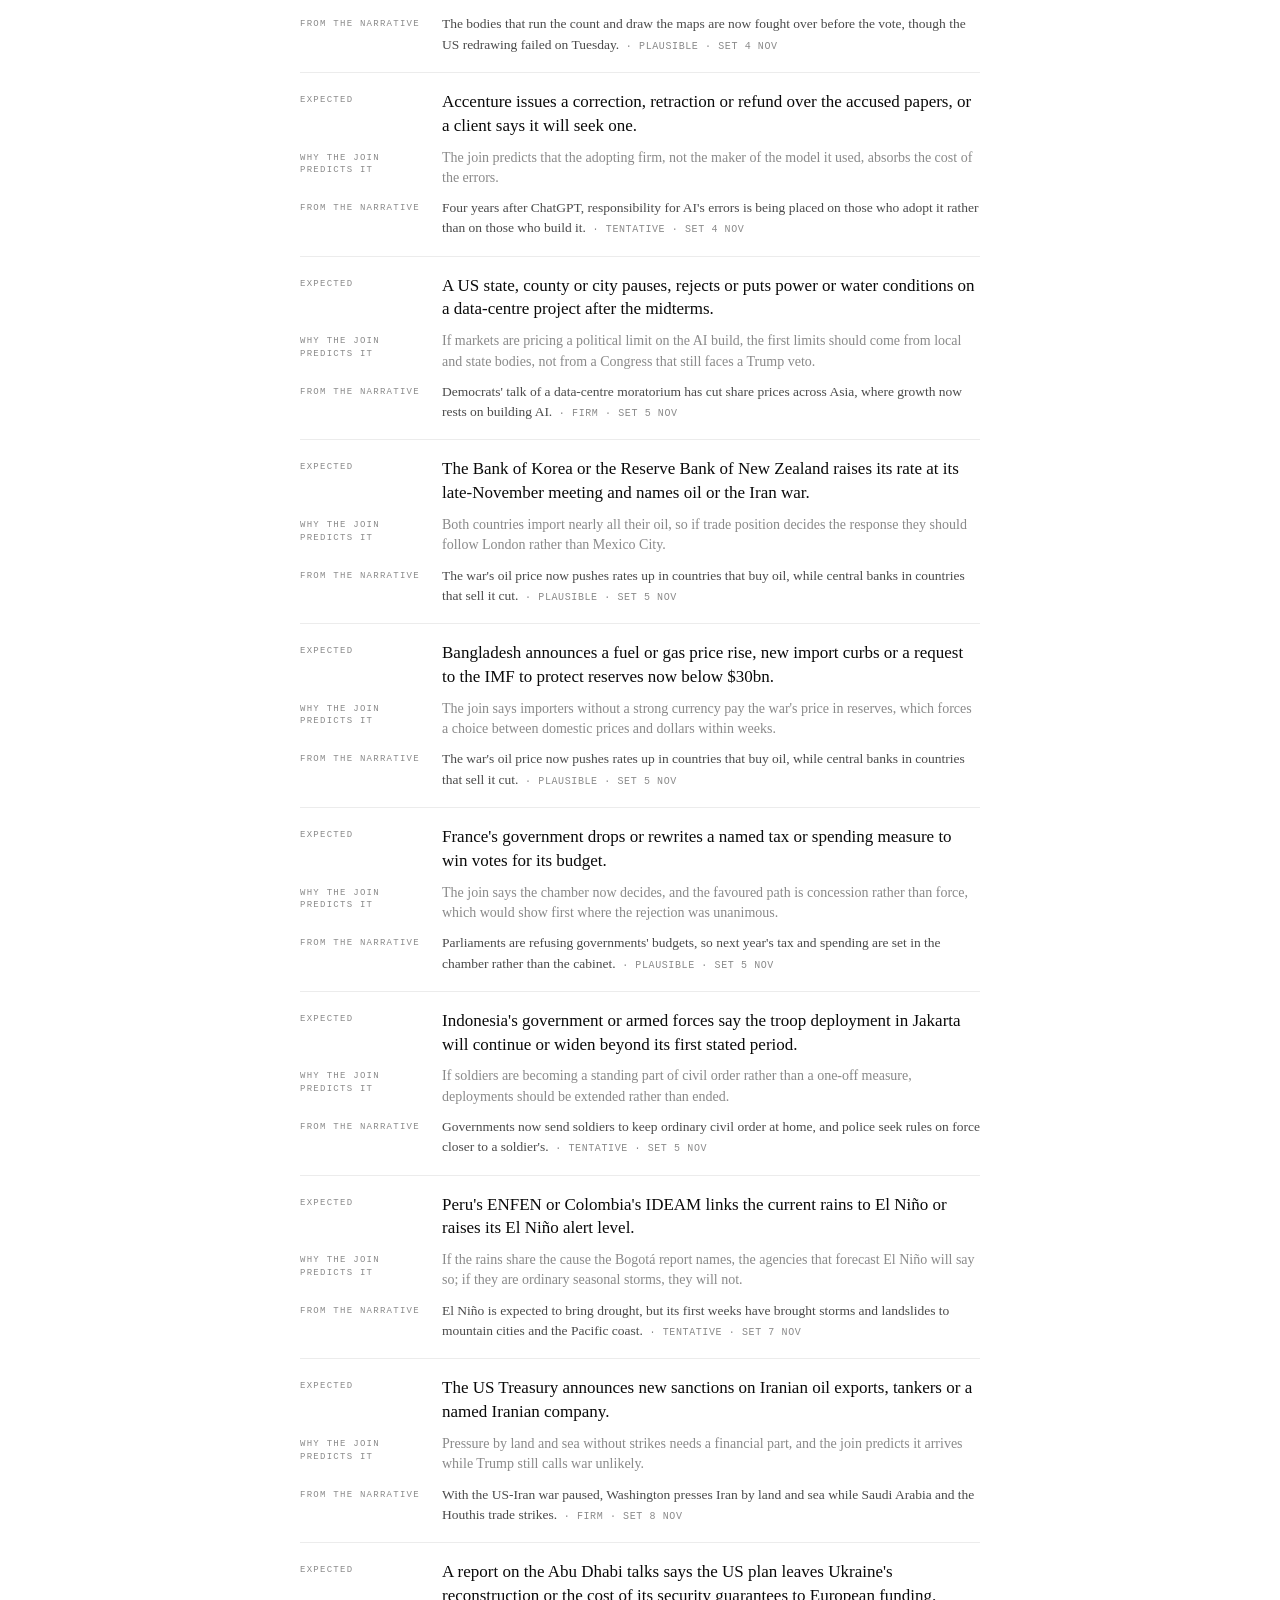
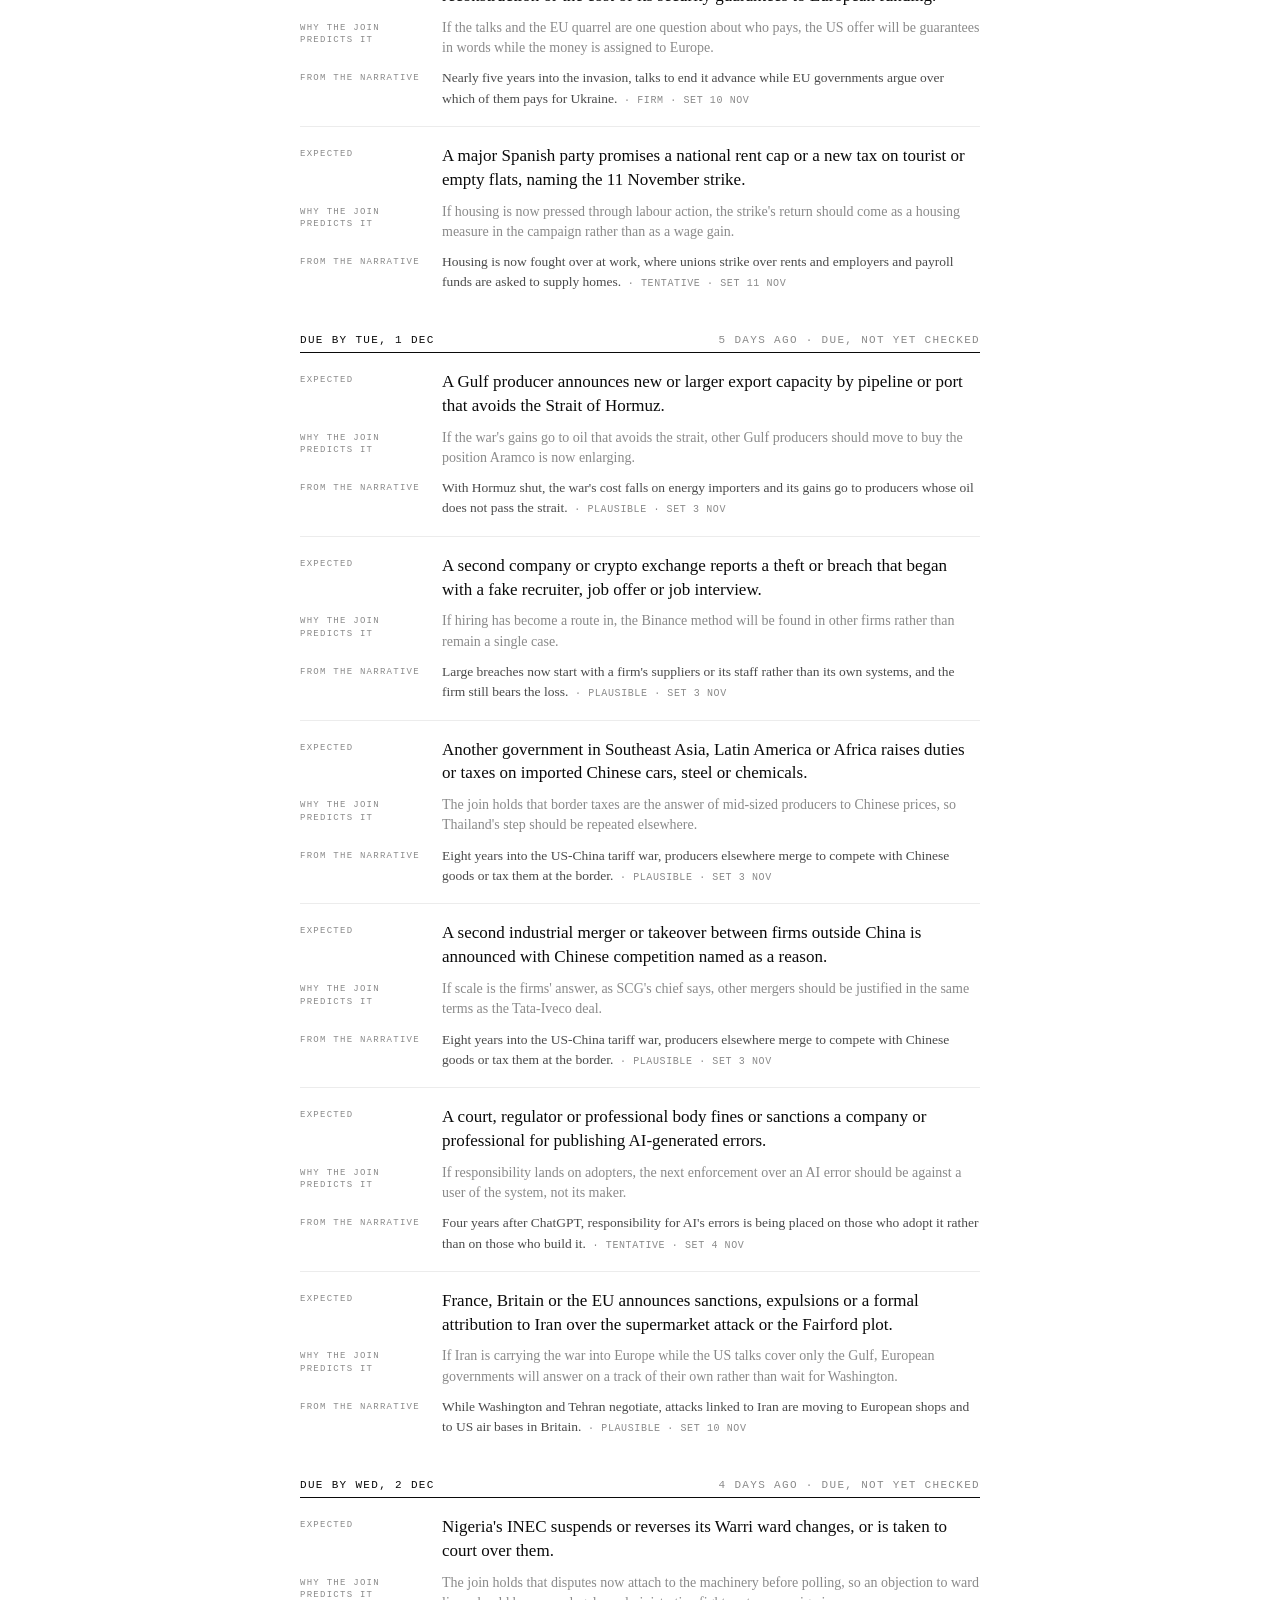
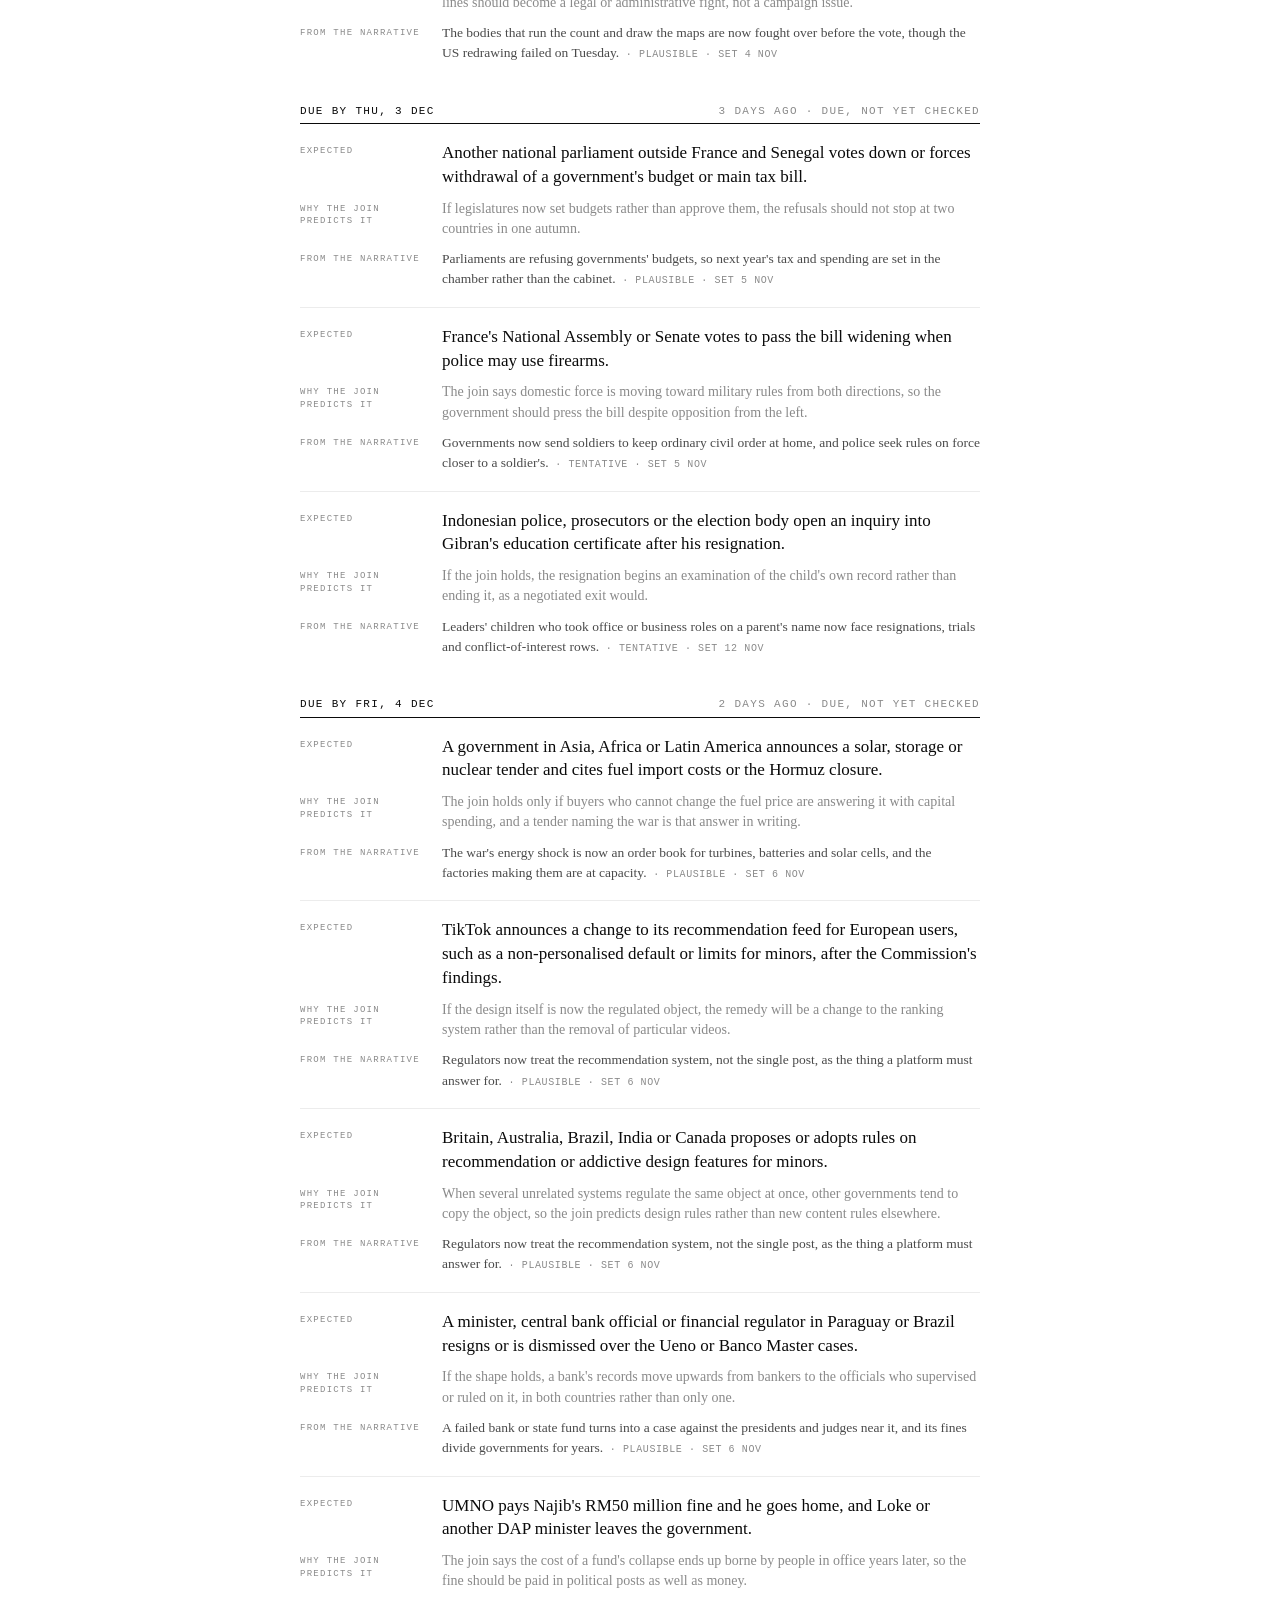
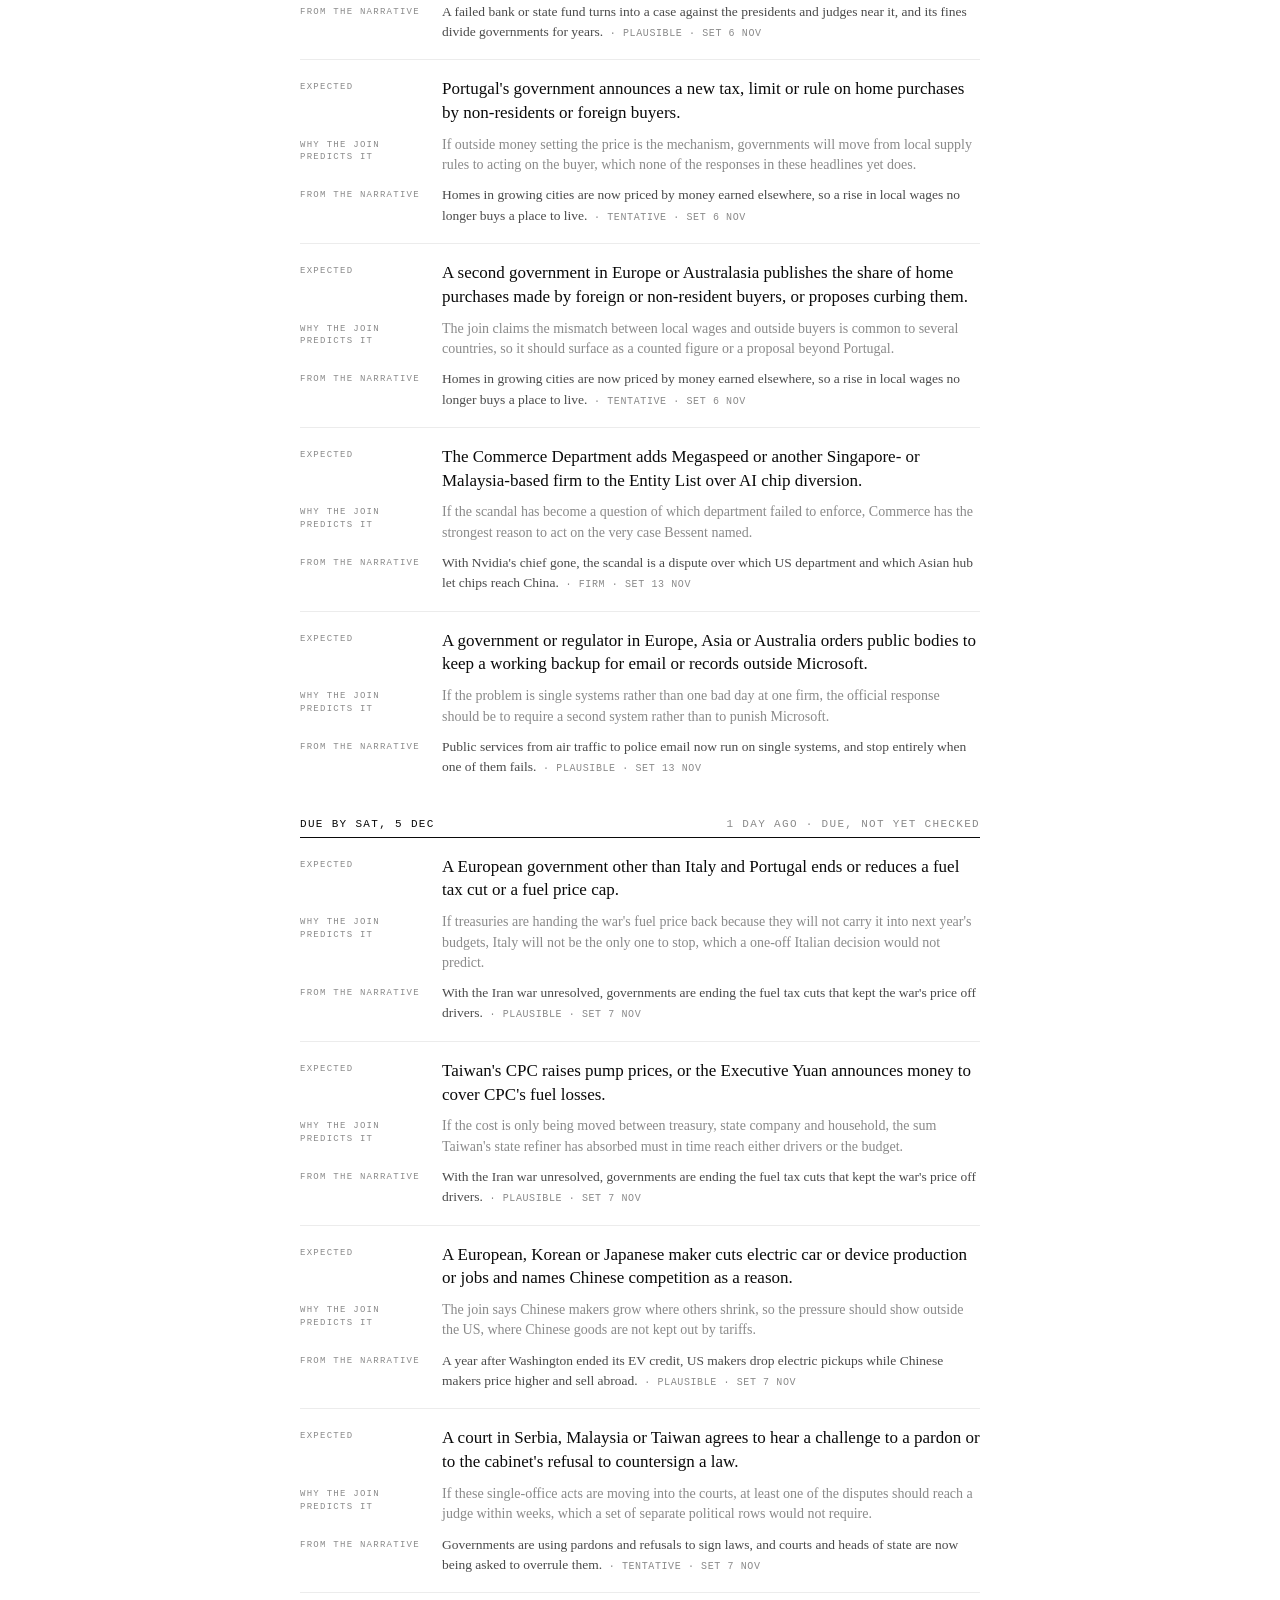
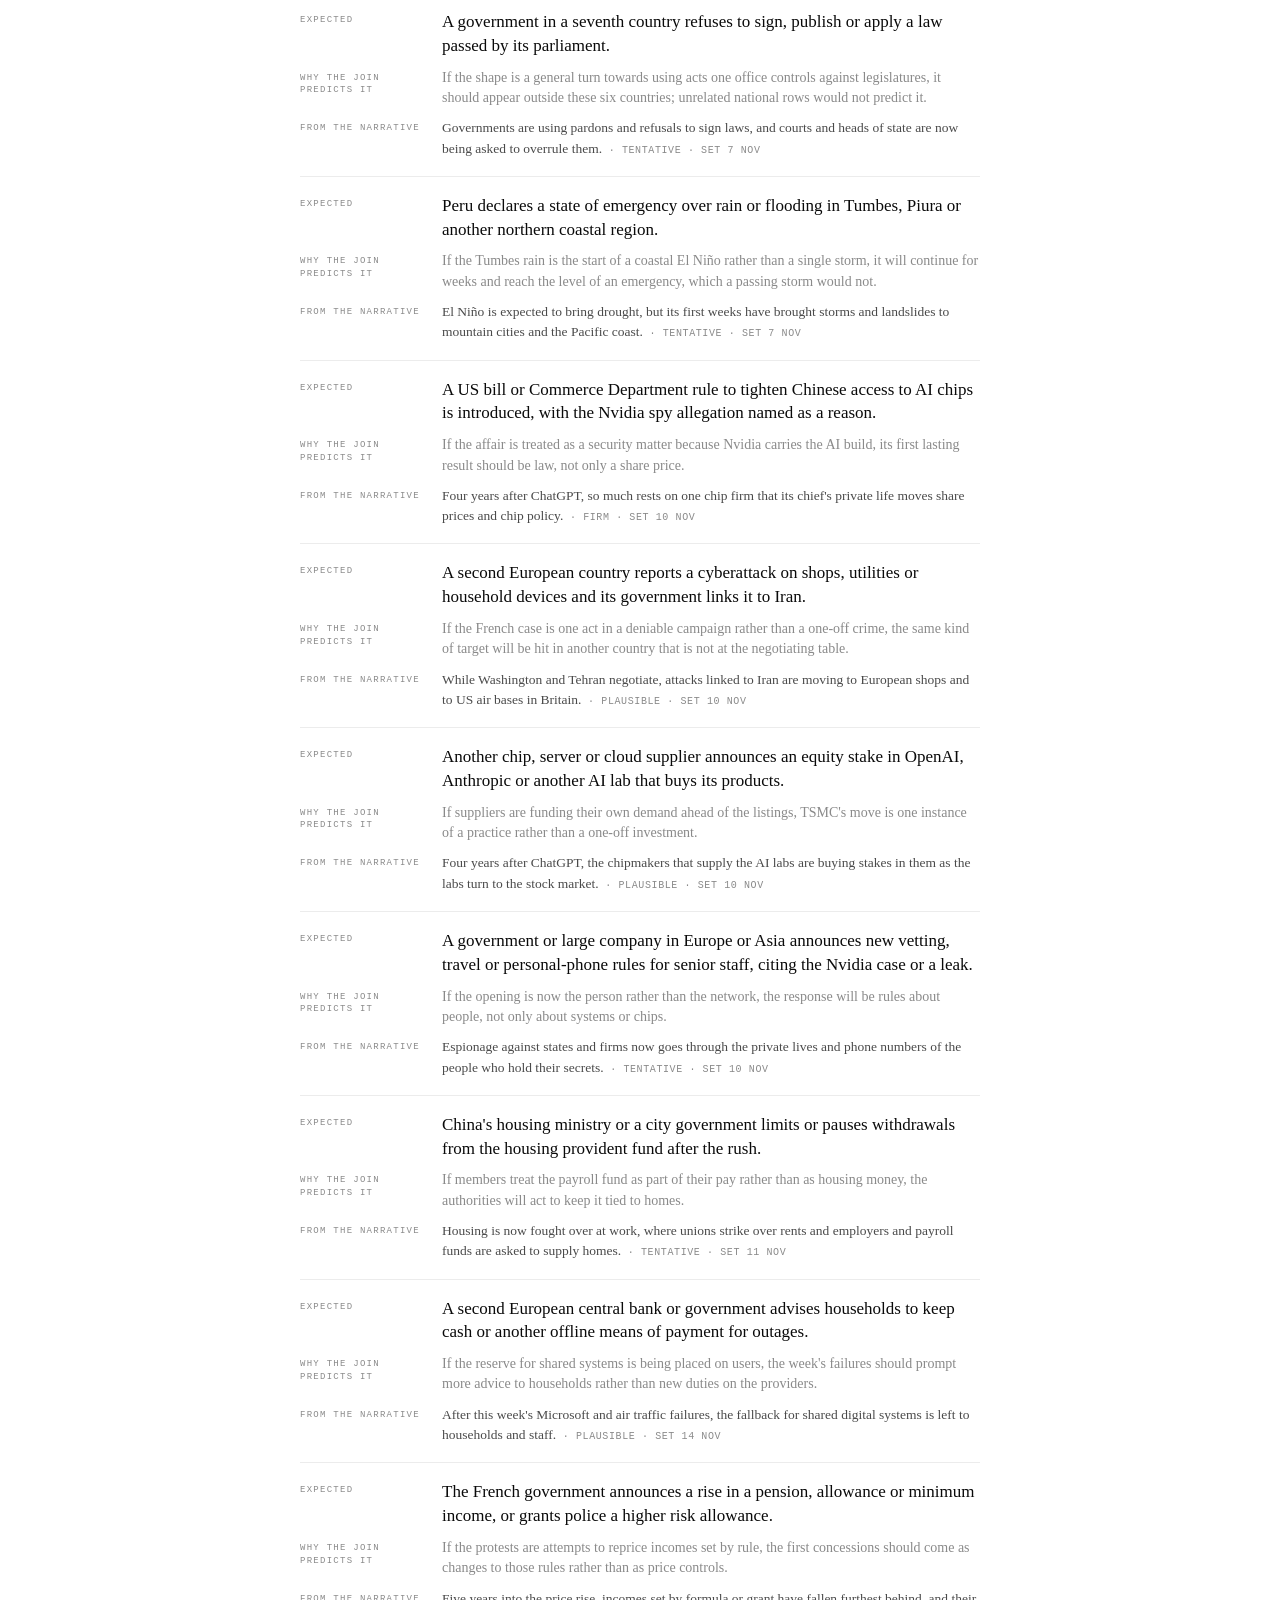
==== commit 5b48c335: "Resume stopped narratives and keep a notebook of what has been building (narrative-9)" ====
--- a/ahead.html
+++ b/ahead.html
@@ -56,6 +56,16 @@
     <div id="paths-body"></div>
   </section>
 
+  <section class="paths-page prose building" id="building" aria-label="What has been building">
+    <div class="chronicle-head">
+      <p class="sect">AHEAD · WHAT HAS BEEN BUILDING</p>
+      <h1>What keeps appearing without leading a day</h1>
+      <p class="chronicle-meta mono" id="building-meta"></p>
+    </div>
+    <p class="board-intro">Some things never lead a day. They arrive as three or four headlines from different countries while something louder takes the narratives. The writer keeps a notebook of them between editions: what it noticed, on which days, and in which headlines. When the days add up, a subject becomes a narrative that cites those earlier headlines with their dates. Until then it waits here. A subject unseen for fourteen days lapses.</p>
+    <div id="building-body"></div>
+  </section>
+
   <section class="ledger prose" id="record" aria-label="The record of expectations">
     <div class="chronicle-head">
       <p class="sect">AHEAD · THE RECORD</p>
--- a/style.css
+++ b/style.css
@@ -176,6 +176,7 @@
 #zoom-world { font-size: 12px; margin-top: 4px; }
 /* the walk: one step at a time through a narrative, the field moving with it */
 .walk { position: absolute; left: 18px; bottom: calc(var(--strip-h) + 16px); width: 440px; max-width: calc(100% - 36px); z-index: 16; background: var(--bg); border: 1px solid var(--ink); padding: 10px 14px 12px; box-shadow: 0 0 0 4px var(--bg); }
+.walk-bar { position: absolute; left: 0; top: 0; height: 2px; width: 0; background: var(--ink); }
 .walk-top { display: flex; justify-content: space-between; align-items: baseline; gap: 12px; color: var(--ink-3); }
 .walk-ctl { display: inline-flex; gap: 12px; }
 .walk-ctl .text[aria-pressed="true"] { color: var(--ink); }
@@ -793,3 +794,18 @@
   .ppath .pt, .ppath .ps { font-size: 16px; }
   .pcard-watch, .pcard-text { font-size: 16px; }
 }
+
+/* Ahead: what has been building. One entry per subject the notebook holds: fourteen day marks, filled where it was seen. */
+.building .bld { padding: 16px 0 14px; border-top: 1px solid var(--ink); }
+.building .bld-subject { font-family: var(--serif); font-size: 20px; line-height: 1.25; font-weight: 400; margin: 0 0 10px; }
+.building .bld-days { display: flex; gap: 5px; margin: 0 0 8px; }
+.building .bld-day { width: 11px; height: 11px; border: 1px solid var(--ink); border-radius: 50%; box-sizing: border-box; }
+.building .bld-day.on { background: var(--ink); }
+.building .bld-meta { font-size: 9px; letter-spacing: .14em; color: var(--ink-3); margin: 0 0 8px; }
+.building .bld-note { font-size: 15px; line-height: 1.45; color: var(--ink-2); margin: 0 0 8px; }
+.building .bld-heads summary { font-size: 9px; letter-spacing: .14em; color: var(--ink-3); cursor: pointer; padding: 2px 0 6px; }
+.building .bld-heads a, .building .bld-written { display: block; padding: 4px 0; text-decoration: none; color: var(--ink); }
+.building .bld-heads a .w, .building .bld-written .w { display: block; font-size: 9px; letter-spacing: .1em; color: var(--ink-3); text-transform: uppercase; }
+.building .bld-heads a .q, .building .bld-written .q { font-family: var(--serif); font-size: 15px; line-height: 1.35; }
+.building .bld-heads a:hover .q, .building .bld-written:hover .q { text-decoration: underline; }
+.building .bld-sect { margin: 22px 0 6px; }
